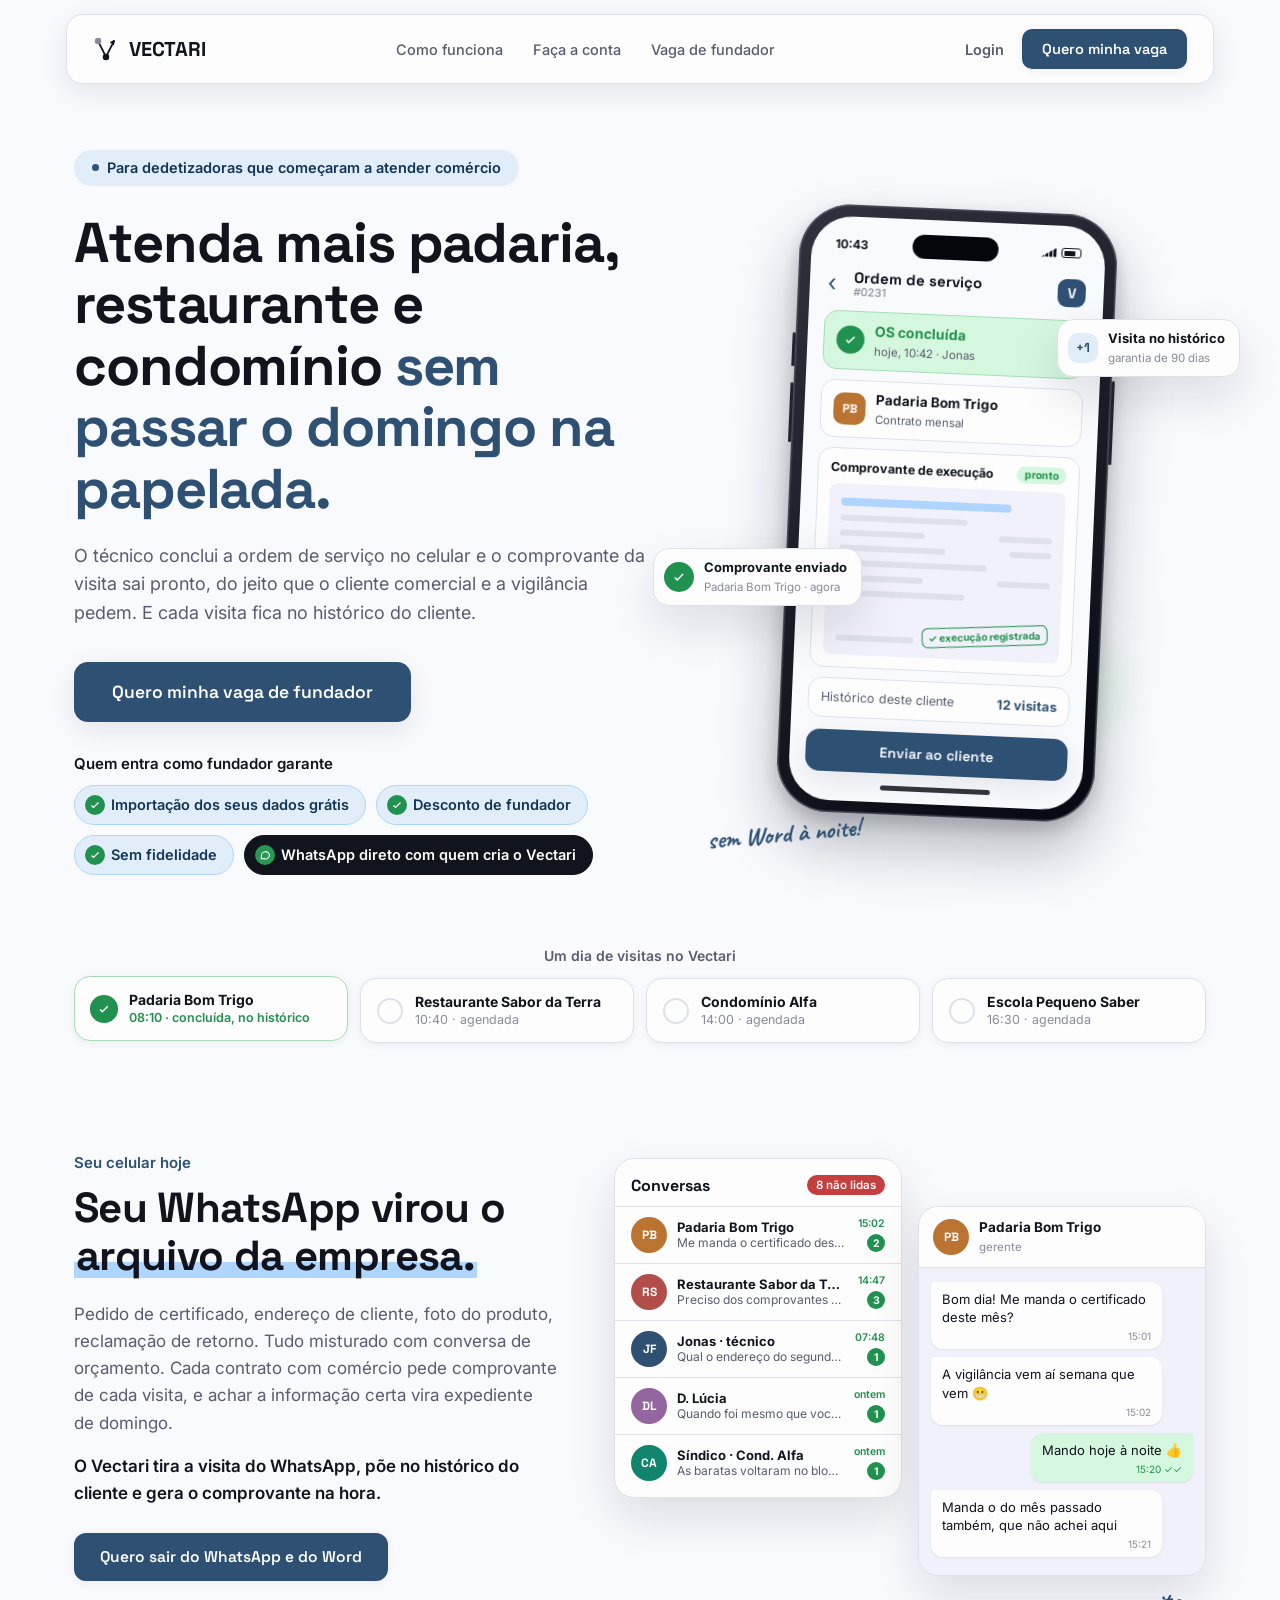
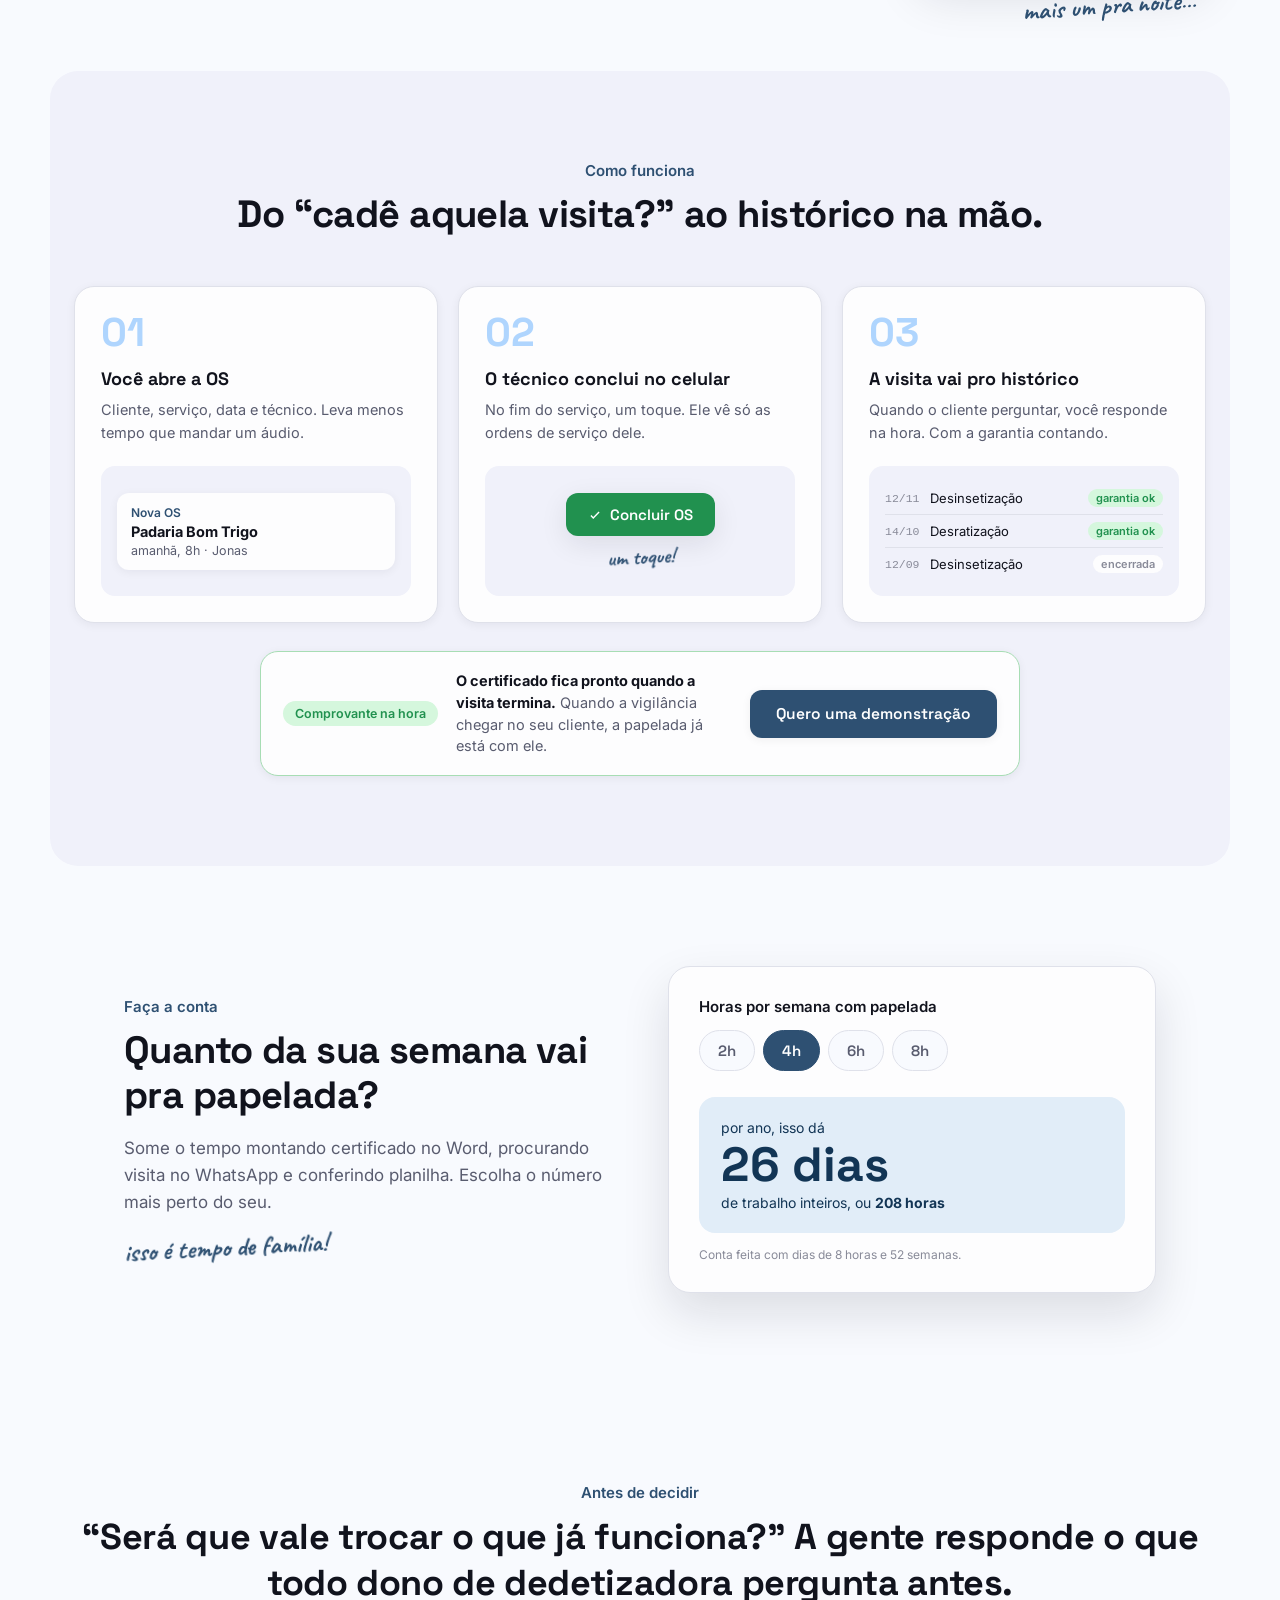
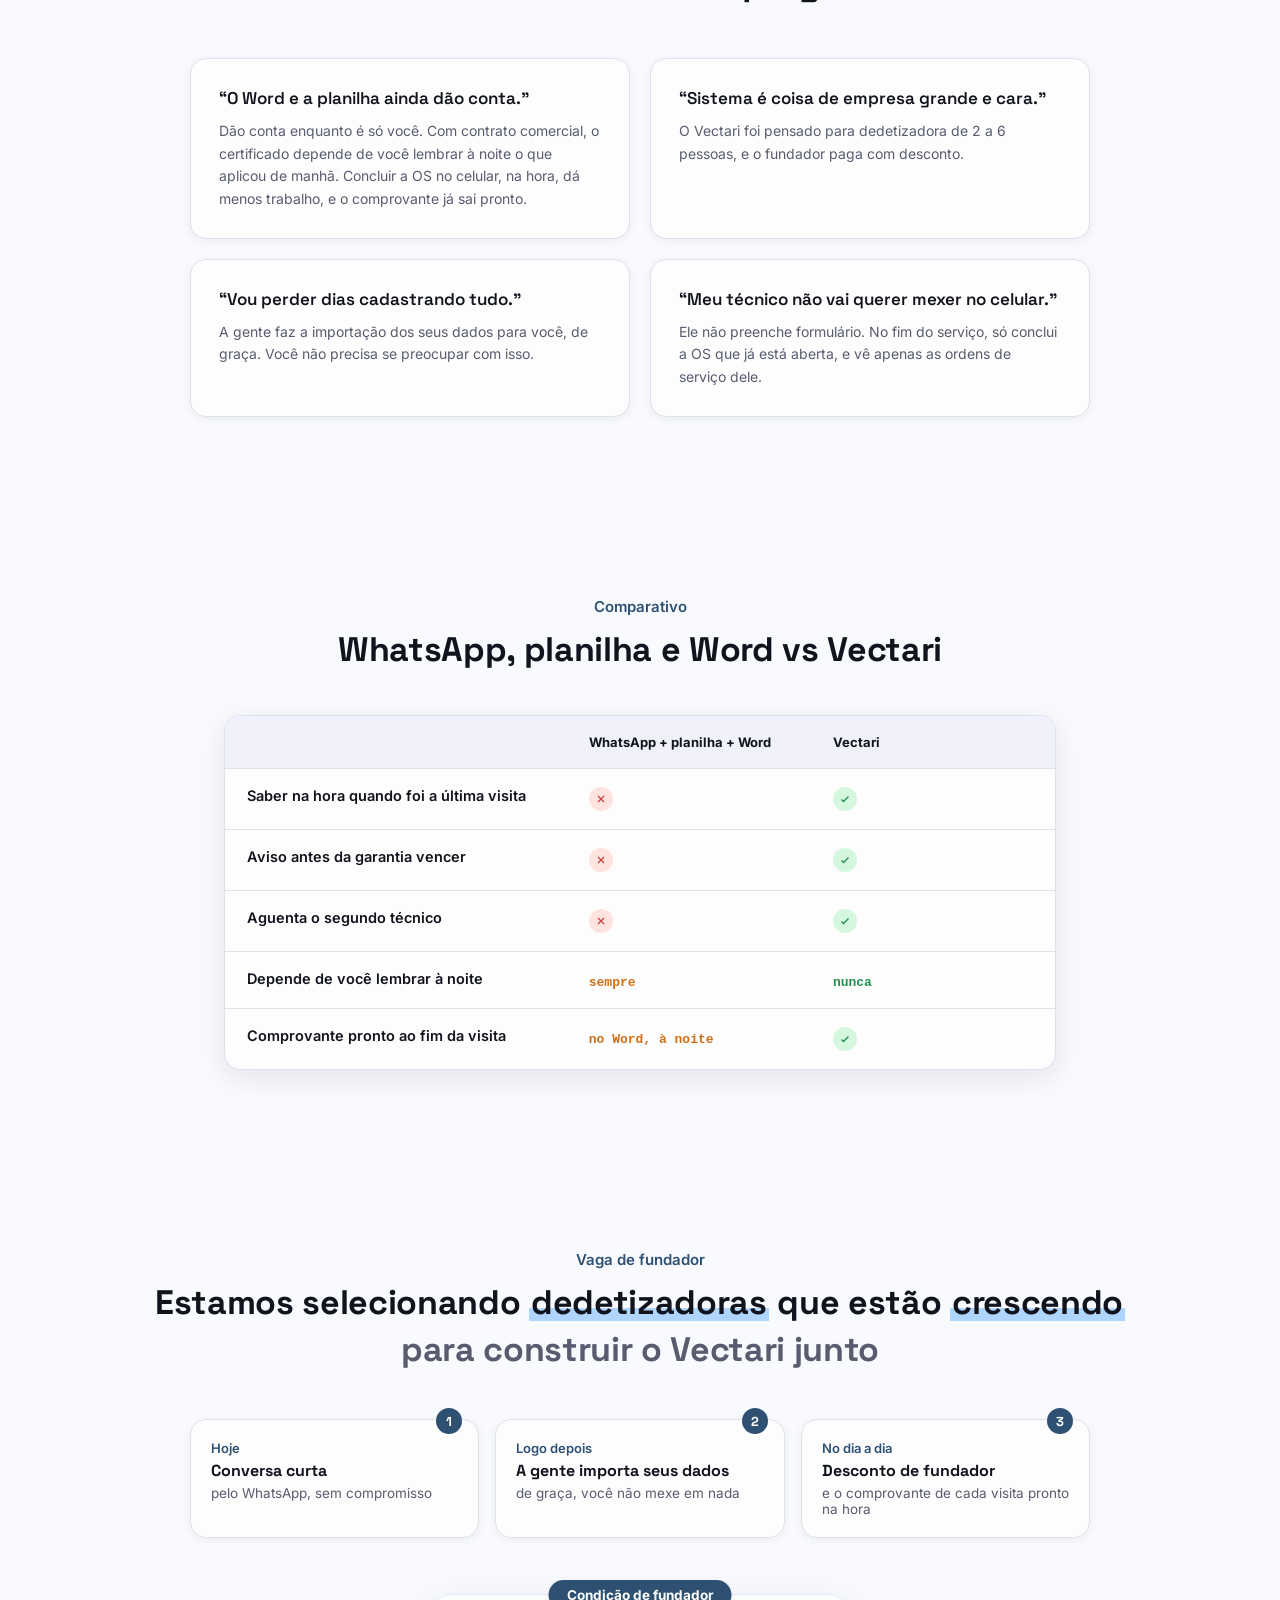
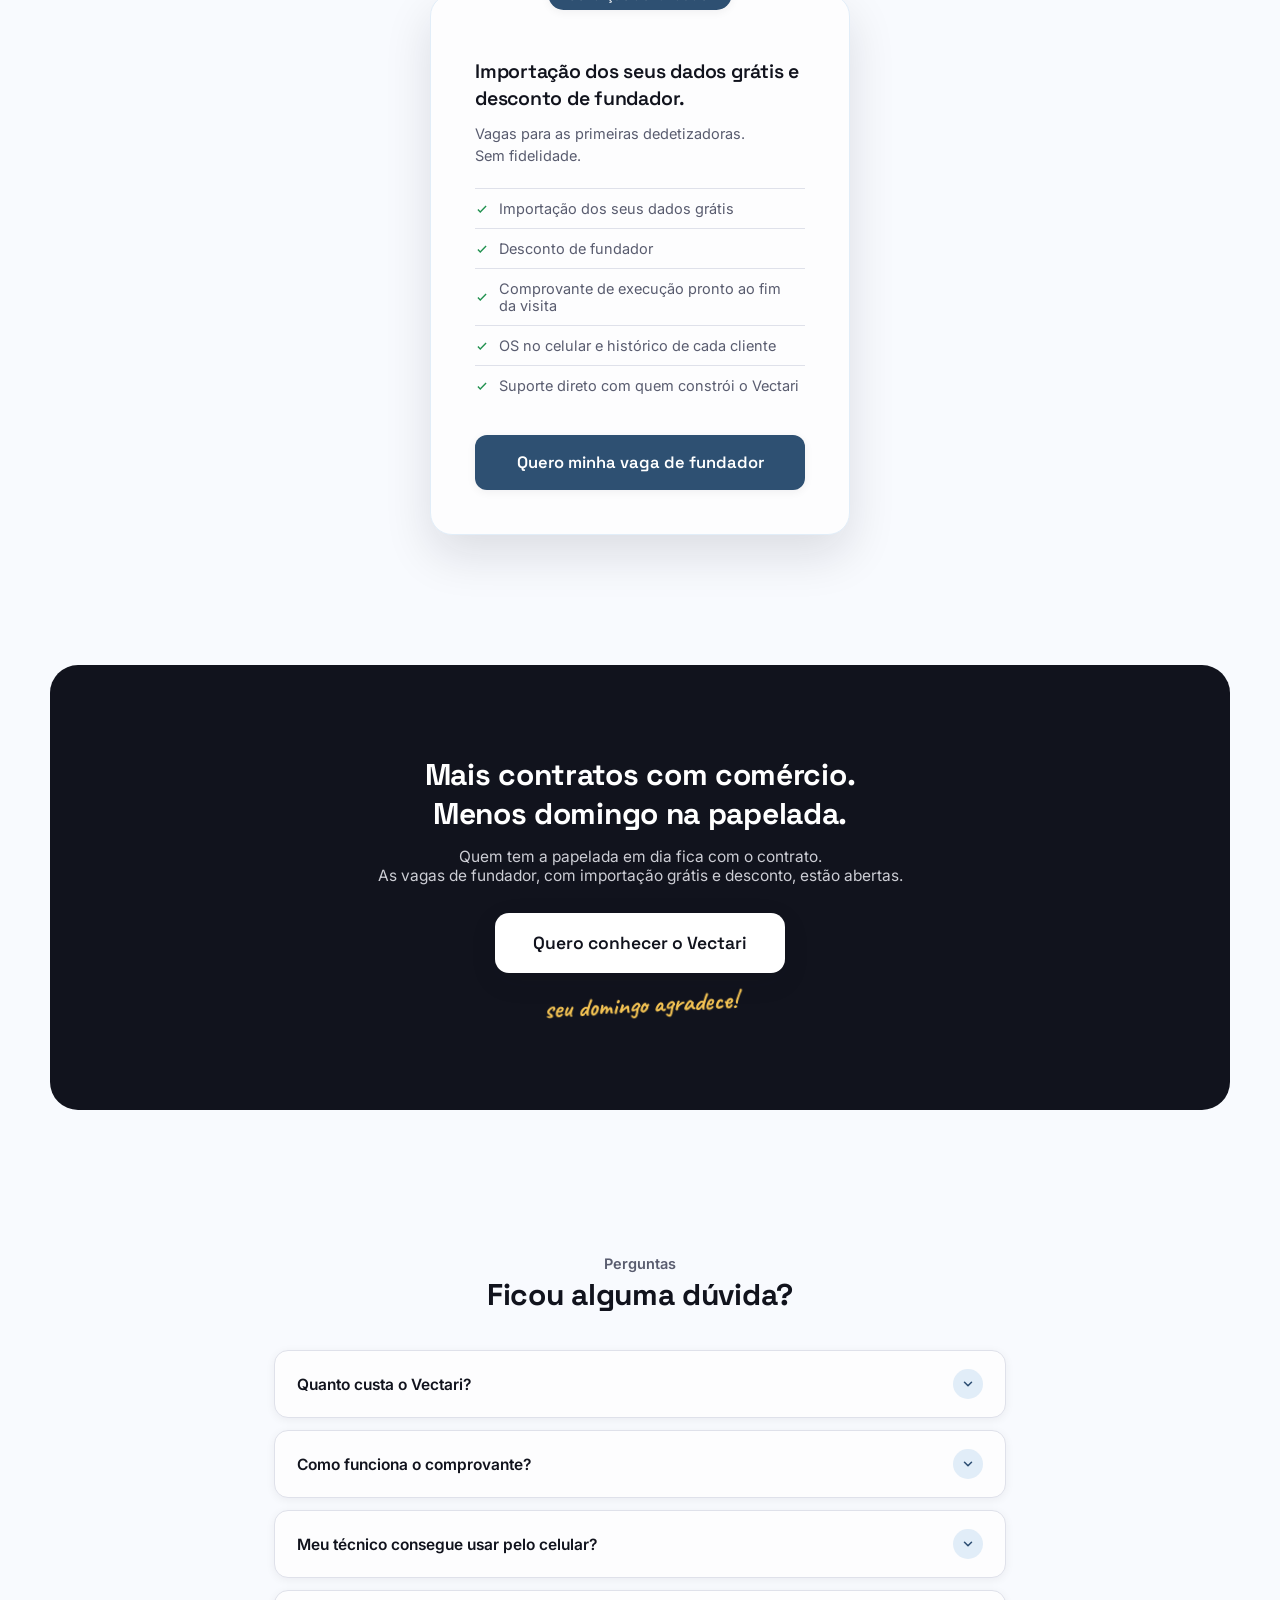
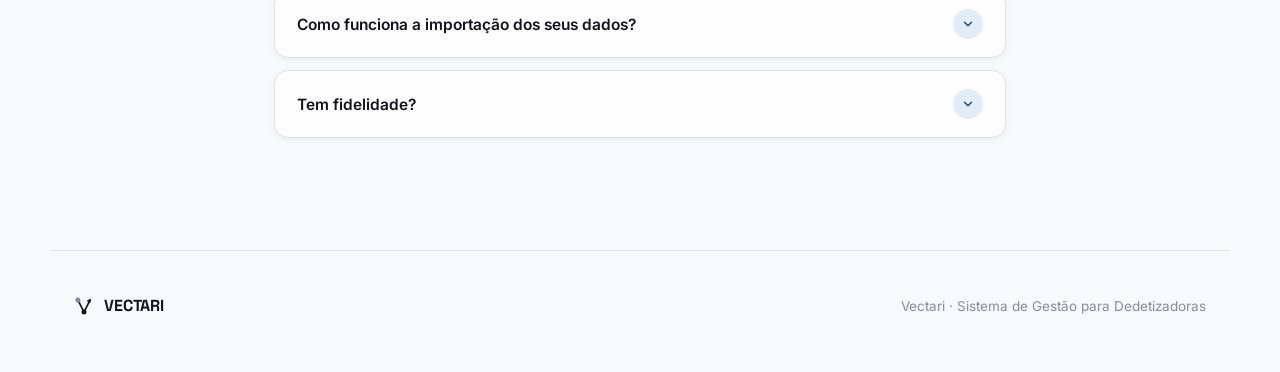
==== index.html @ 44544955 "fix: update URLs to point to the main domain and adjust sitemap" ====
<!doctype html>
<html lang="pt-BR">
  <head>
    <meta charset="UTF-8" />
    <meta name="viewport" content="width=device-width, initial-scale=1.0" />
    <!-- Google Tag Manager -->
    <script>
      (function (w, d, s, l, i) {
        w[l] = w[l] || [];
        w[l].push({ "gtm.start": new Date().getTime(), event: "gtm.js" });
        var f = d.getElementsByTagName(s)[0],
          j = d.createElement(s),
          dl = l != "dataLayer" ? "&l=" + l : "";
        j.async = true;
        j.src = "https://www.googletagmanager.com/gtm.js?id=" + i + dl;
        f.parentNode.insertBefore(j, f);
      })(window, document, "script", "dataLayer", "GTM-P5W9NHG8");
    </script>
    <!-- End Google Tag Manager -->
    <title>Vectari | Sistema de gestão para dedetizadora</title>
    <meta
      name="description"
      content="Sistema de gestão para dedetizadora que começou a atender comércio: cada ordem de serviço concluída no celular vira histórico do cliente, com garantias e retornos no lugar certo."
    />
    <link rel="canonical" href="https://vectari.com.br/" />
    <link rel="icon" href="favicon.svg" type="image/svg+xml" />
    <meta property="og:type" content="website" />
    <meta property="og:locale" content="pt_BR" />
    <meta property="og:url" content="https://vectari.com.br/" />
    <meta
      property="og:title"
      content="Vectari | Sistema de gestão para dedetizadora"
    />
    <meta
      property="og:description"
      content="Fechou contrato com padaria, restaurante ou condomínio? Organize visitas, garantias e histórico de cada cliente sem procurar no WhatsApp."
    />
    <meta
      property="og:image"
      content="https://vectari.com.br/og-image.png"
    />
    <meta property="og:image:width" content="1200" />
    <meta property="og:image:height" content="630" />
    <meta name="twitter:card" content="summary_large_image" />
    <meta
      name="twitter:title"
      content="Vectari | Sistema de gestão para dedetizadora"
    />
    <meta
      name="twitter:description"
      content="Fechou contrato com padaria, restaurante ou condomínio? Organize visitas, garantias e histórico de cada cliente sem procurar no WhatsApp."
    />
    <meta
      name="twitter:image"
      content="https://vectari.com.br/og-image.png"
    />
    <meta name="robots" content="index, follow" />
    <link rel="preconnect" href="https://fonts.googleapis.com" />
    <link rel="preconnect" href="https://fonts.gstatic.com" crossorigin />
    <link
      rel="preload"
      as="style"
      href="https://fonts.googleapis.com/css2?family=Space+Grotesk:wght@600;700&amp;family=Inter:wght@400;500;600;700&amp;family=Caveat:wght@700&amp;display=swap"
    />
    <link
      rel="stylesheet"
      href="https://fonts.googleapis.com/css2?family=Space+Grotesk:wght@600;700&amp;family=Inter:wght@400;500;600;700&amp;family=Caveat:wght@700&amp;display=swap"
      media="print"
      onload="this.media = 'all'"
    />
    <noscript
      ><link
        rel="stylesheet"
        href="https://fonts.googleapis.com/css2?family=Space+Grotesk:wght@600;700&amp;family=Inter:wght@400;500;600;700&amp;family=Caveat:wght@700&amp;display=swap"
    /></noscript>
    <script>
      document.documentElement.classList.add("js");
    </script>
    <link rel="stylesheet" href="styles.css" />
    <script type="application/ld+json">
      {
        "@context": "https://schema.org",
        "@type": "SoftwareApplication",
        "name": "Vectari",
        "applicationCategory": "BusinessApplication",
        "operatingSystem": "Web",
        "description": "Sistema de gestão para dedetizadoras: clientes, ordens de serviço concluídas no celular, histórico, garantias e retornos."
      }
    </script>
  </head>
  <body>
    <!-- Google Tag Manager (noscript) -->
    <noscript
      ><iframe
        src="https://www.googletagmanager.com/ns.html?id=GTM-P5W9NHG8"
        height="0"
        width="0"
        style="display: none; visibility: hidden"
      ></iframe
    ></noscript>
    <!-- End Google Tag Manager (noscript) -->
    <div class="site-header-wrap">
      <header class="site-header">
        <div class="logo">
          <svg width="26" height="26" viewBox="0 0 72 72">
            <g
              stroke="var(--ink)"
              stroke-width="5"
              fill="none"
              stroke-linecap="round"
            >
              <line x1="14" y1="14" x2="36" y2="58" />
              <line x1="36" y1="58" x2="58" y2="14" />
            </g>
            <path
              d="M50 18 L58 14 L56 23"
              stroke="var(--ink)"
              stroke-width="5"
              fill="none"
              stroke-linecap="round"
              stroke-linejoin="round"
            />
            <circle cx="14" cy="14" r="9" fill="var(--ink-faint)" />
            <circle cx="36" cy="58" r="9" fill="var(--ink)" />
          </svg>
          VECTARI
        </div>
        <nav class="nav-links">
          <a href="#como-funciona">Como funciona</a>
          <a href="#conta">Faça a conta</a>
          <a href="#planos">Vaga de fundador</a>
        </nav>
        <div class="nav-cta">
          <a
            href="https://app.vectari.com.br/"
            class="link-quiet"
            target="_blank"
            rel="noopener"
            >Login</a
          >
          <button onclick="ctaClick()" class="cta-btn">Quero minha vaga</button>
        </div>
      </header>
    </div>

    <main>
      <section class="hero">
        <div class="hero-copy">
          <div class="eyebrow">
            <span class="eyebrow-dot"></span>Para dedetizadoras que começaram a
            atender comércio
          </div>
          <h1>
            Atenda mais padaria, restaurante e condomínio
            <span>sem passar o domingo na papelada.</span>
          </h1>
          <p class="subhead">
            O técnico conclui a ordem de serviço no celular e o comprovante da
            visita sai pronto, do jeito que o cliente comercial e a vigilância
            pedem. E cada visita fica no histórico do cliente.
          </p>
          <div class="hero-cta">
            <button onclick="ctaClick()" class="cta-btn large">
              Quero minha vaga de fundador
            </button>
          </div>
          <div class="founder-perks">
            <p class="founder-perks-label">Quem entra como fundador garante</p>
            <div class="trust-list perks">
              <span
                ><svg
                  width="14"
                  height="14"
                  viewBox="0 0 24 24"
                  fill="none"
                  stroke="currentColor"
                  stroke-width="2.4"
                  aria-hidden="true"
                >
                  <path d="M5 13l4 4L19 7" /></svg
                >Importação dos seus dados grátis</span
              >
              <span
                ><svg
                  width="14"
                  height="14"
                  viewBox="0 0 24 24"
                  fill="none"
                  stroke="currentColor"
                  stroke-width="2.4"
                  aria-hidden="true"
                >
                  <path d="M5 13l4 4L19 7" /></svg
                >Desconto de fundador</span
              >
              <span
                ><svg
                  width="14"
                  height="14"
                  viewBox="0 0 24 24"
                  fill="none"
                  stroke="currentColor"
                  stroke-width="2.4"
                  aria-hidden="true"
                >
                  <path d="M5 13l4 4L19 7" /></svg
                >Sem fidelidade</span
              >
              <span class="perk-star"
                ><svg
                  width="14"
                  height="14"
                  viewBox="0 0 24 24"
                  fill="none"
                  stroke="currentColor"
                  stroke-width="2.2"
                  stroke-linecap="round"
                  stroke-linejoin="round"
                  aria-hidden="true"
                >
                  <path
                    d="M21 12a8 8 0 0 1-11.6 7.1L4 20l1-5A8 8 0 1 1 21 12z"
                  /></svg
                >WhatsApp direto com quem cria o Vectari</span
              >
            </div>
          </div>
        </div>

        <div class="hero-stage" aria-hidden="true">
          <div class="stage-glow"></div>

          <div class="float-card fc-sent">
            <span class="fc-ico"
              ><svg
                width="14"
                height="14"
                viewBox="0 0 24 24"
                fill="none"
                stroke="currentColor"
                stroke-width="2.6"
                aria-hidden="true"
              >
                <path d="M5 13l4 4L19 7" /></svg
            ></span>
            <span
              ><b>Comprovante enviado</b
              ><small>Padaria Bom Trigo · agora</small></span
            >
          </div>
          <div class="float-card fc-hist">
            <span class="fc-num">+1</span>
            <span
              ><b>Visita no histórico</b
              ><small>garantia de 90 dias</small></span
            >
          </div>
          <span class="hand-note note-b">sem Word à noite!</span>

          <div class="phone">
            <span class="phone-btn b1"></span><span class="phone-btn b2"></span
            ><span class="phone-btn b3"></span>
            <div class="phone-screen">
              <div class="status-bar">
                <span>10:43</span>
                <span class="island"></span>
                <span class="sb-icons"
                  ><i class="sig"></i><i class="bat"></i
                ></span>
              </div>
              <div class="app-bar">
                <span class="app-back">‹</span>
                <span class="app-title"
                  >Ordem de serviço<small>#0231</small></span
                >
                <span class="app-logo">V</span>
              </div>
              <div class="os-done">
                <span class="os-check"
                  ><svg
                    width="14"
                    height="14"
                    viewBox="0 0 24 24"
                    fill="none"
                    stroke="currentColor"
                    stroke-width="2.6"
                    aria-hidden="true"
                  >
                    <path d="M5 13l4 4L19 7" /></svg
                ></span>
                <span
                  ><b>OS concluída</b><small>hoje, 10:42 · Jonas</small></span
                >
              </div>
              <div class="os-client">
                <span class="os-av">PB</span>
                <span
                  ><strong>Padaria Bom Trigo</strong
                  ><span>Contrato mensal</span></span
                >
              </div>
              <div class="doc">
                <div class="doc-head">
                  <span class="doc-title">Comprovante de execução</span>
                  <span class="doc-ok">pronto</span>
                </div>
                <div class="doc-paper">
                  <span class="dl w80"></span><span class="dl w60"></span>
                  <span class="dl-row"
                    ><span class="dl w40"></span><span class="dl w25"></span
                  ></span>
                  <span class="dl-row"
                    ><span class="dl w50"></span><span class="dl w20"></span
                  ></span>
                  <span class="dl w70"></span>
                  <span class="dl-row"
                    ><span class="dl w40"></span><span class="dl w25"></span
                  ></span>
                  <span class="dl w60"></span>
                  <span class="doc-foot"
                    ><span class="dl w40"></span
                    ><span class="doc-stamp">✓ execução registrada</span></span
                  >
                </div>
              </div>
              <div class="os-hist">
                <span>Histórico deste cliente</span>
                <b>12 visitas</b>
              </div>
              <div class="os-send">Enviar ao cliente</div>
              <span class="home-bar"></span>
            </div>
          </div>
        </div>
      </section>

      <div class="day-band" aria-hidden="true">
        <p class="day-cap">Um dia de visitas no Vectari</p>
        <div class="day-visits">
          <div class="day-visit" style="--i: 0">
            <span class="dv-dot"
              ><svg
                width="12"
                height="12"
                viewBox="0 0 24 24"
                fill="none"
                stroke="currentColor"
                stroke-width="3"
                aria-hidden="true"
              >
                <path d="M5 13l4 4L19 7" /></svg
            ></span>
            <span class="dv-txt"
              ><b>Padaria Bom Trigo</b
              ><span class="dv-st"
                ><span class="dv-wait">08:10 · agendada</span
                ><span class="dv-done"
                  >08:10 · concluída, no histórico</span
                ></span
              ></span
            >
          </div>
          <div class="day-visit" style="--i: 1">
            <span class="dv-dot"
              ><svg
                width="12"
                height="12"
                viewBox="0 0 24 24"
                fill="none"
                stroke="currentColor"
                stroke-width="3"
                aria-hidden="true"
              >
                <path d="M5 13l4 4L19 7" /></svg
            ></span>
            <span class="dv-txt"
              ><b>Restaurante Sabor da Terra</b
              ><span class="dv-st"
                ><span class="dv-wait">10:40 · agendada</span
                ><span class="dv-done"
                  >10:40 · concluída, no histórico</span
                ></span
              ></span
            >
          </div>
          <div class="day-visit" style="--i: 2">
            <span class="dv-dot"
              ><svg
                width="12"
                height="12"
                viewBox="0 0 24 24"
                fill="none"
                stroke="currentColor"
                stroke-width="3"
                aria-hidden="true"
              >
                <path d="M5 13l4 4L19 7" /></svg
            ></span>
            <span class="dv-txt"
              ><b>Condomínio Alfa</b
              ><span class="dv-st"
                ><span class="dv-wait">14:00 · agendada</span
                ><span class="dv-done"
                  >14:00 · concluída, no histórico</span
                ></span
              ></span
            >
          </div>
          <div class="day-visit" style="--i: 3">
            <span class="dv-dot"
              ><svg
                width="12"
                height="12"
                viewBox="0 0 24 24"
                fill="none"
                stroke="currentColor"
                stroke-width="3"
                aria-hidden="true"
              >
                <path d="M5 13l4 4L19 7" /></svg
            ></span>
            <span class="dv-txt"
              ><b>Escola Pequeno Saber</b
              ><span class="dv-st"
                ><span class="dv-wait">16:30 · agendada</span
                ><span class="dv-done"
                  >16:30 · concluída, no histórico</span
                ></span
              ></span
            >
          </div>
        </div>
      </div>

      <section class="chat-sec" data-reveal>
        <div class="chat-copy">
          <p class="kicker">Seu celular hoje</p>
          <h2>
            Seu WhatsApp virou o <mark class="hl">arquivo da empresa.</mark>
          </h2>
          <p class="lead">
            Pedido de certificado, endereço de cliente, foto do produto,
            reclamação de retorno. Tudo misturado com conversa de orçamento.
            Cada contrato com comércio pede comprovante de cada visita, e achar
            a informação certa vira expediente de domingo.
          </p>
          <p class="lead strong">
            O Vectari tira a visita do WhatsApp, põe no histórico do cliente e
            gera o comprovante na hora.
          </p>
          <button onclick="ctaClick()" class="cta-btn">
            Quero sair do WhatsApp e do Word
          </button>
        </div>

        <div class="chat-stage" aria-hidden="true">
          <div class="chat-list">
            <div class="chat-list-head">Conversas <span>8 não lidas</span></div>
            <ul data-stagger>
              <li class="conv">
                <span class="conv-av c1">PB</span>
                <span class="conv-txt"
                  ><b>Padaria Bom Trigo</b
                  ><span>Me manda o certificado deste mês?</span></span
                >
                <span class="conv-meta"><time>15:02</time><em>2</em></span>
              </li>
              <li class="conv">
                <span class="conv-av c2">RS</span>
                <span class="conv-txt"
                  ><b>Restaurante Sabor da Terra</b
                  ><span
                    >Preciso dos comprovantes do semestre até sexta</span
                  ></span
                >
                <span class="conv-meta"><time>14:47</time><em>3</em></span>
              </li>
              <li class="conv">
                <span class="conv-av c3">JF</span>
                <span class="conv-txt"
                  ><b>Jonas · técnico</b
                  ><span>Qual o endereço do segundo cliente?</span></span
                >
                <span class="conv-meta"><time>07:48</time><em>1</em></span>
              </li>
              <li class="conv">
                <span class="conv-av c4">DL</span>
                <span class="conv-txt"
                  ><b>D. Lúcia</b
                  ><span>Quando foi mesmo que vocês vieram aqui?</span></span
                >
                <span class="conv-meta"><time>ontem</time><em>1</em></span>
              </li>
              <li class="conv">
                <span class="conv-av c5">CA</span>
                <span class="conv-txt"
                  ><b>Síndico · Cond. Alfa</b
                  ><span>As baratas voltaram no bloco B</span></span
                >
                <span class="conv-meta"><time>ontem</time><em>1</em></span>
              </li>
            </ul>
          </div>
          <div class="chat-open">
            <div class="chat-open-head">
              <span class="conv-av c1">PB</span>
              <span><b>Padaria Bom Trigo</b><small>gerente</small></span>
            </div>
            <div class="chat-body" data-stagger>
              <div class="msg in">
                Bom dia! Me manda o certificado deste mês?<time>15:01</time>
              </div>
              <div class="msg in">
                A vigilância vem aí semana que vem 😬<time>15:02</time>
              </div>
              <div class="msg out">
                Mando hoje à noite 👍<time>15:20 ✓✓</time>
              </div>
              <div class="msg in">
                Manda o do mês passado também, que não achei aqui<time
                  >15:21</time
                >
              </div>
            </div>
          </div>
          <span class="hand chat-hand">mais um pra noite…</span>
        </div>
      </section>

      <section id="como-funciona" class="how" data-reveal>
        <p class="kicker center">Como funciona</p>
        <h2>Do “cadê aquela visita?” ao histórico na mão.</h2>
        <div class="steps" data-stagger>
          <div class="step">
            <span class="step-num">01</span>
            <h3>Você abre a OS</h3>
            <p>
              Cliente, serviço, data e técnico. Leva menos tempo que mandar um
              áudio.
            </p>
            <div class="scene">
              <div class="scene-card">
                <span class="scene-label">Nova OS</span>
                <strong>Padaria Bom Trigo</strong>
                <span class="scene-meta">amanhã, 8h · Jonas</span>
              </div>
            </div>
          </div>
          <div class="step">
            <span class="step-num">02</span>
            <h3>O técnico conclui no celular</h3>
            <p>
              No fim do serviço, um toque. Ele vê só as ordens de serviço dele.
            </p>
            <div class="scene">
              <div class="scene-btn">
                <svg
                  width="14"
                  height="14"
                  viewBox="0 0 24 24"
                  fill="none"
                  stroke="currentColor"
                  stroke-width="2.4"
                  aria-hidden="true"
                >
                  <path d="M5 13l4 4L19 7" /></svg
                >Concluir OS
              </div>
              <span class="hand small">um toque!</span>
            </div>
          </div>
          <div class="step">
            <span class="step-num">03</span>
            <h3>A visita vai pro histórico</h3>
            <p>
              Quando o cliente perguntar, você responde na hora. Com a garantia
              contando.
            </p>
            <div class="scene">
              <ul class="scene-list">
                <li><span>12/11</span>Desinsetização<em>garantia ok</em></li>
                <li><span>14/10</span>Desratização<em>garantia ok</em></li>
                <li>
                  <span>12/09</span>Desinsetização<em class="done"
                    >encerrada</em
                  >
                </li>
              </ul>
            </div>
          </div>
        </div>
        <div class="next-up">
          <span class="next-tag">Comprovante na hora</span>
          <p>
            <b>O certificado fica pronto quando a visita termina.</b>
            Quando a vigilância chegar no seu cliente, a papelada já está com
            ele.
          </p>
          <button onclick="ctaClick()" class="cta-btn">
            Quero uma demonstração
          </button>
        </div>
      </section>

      <section id="conta" class="calc" data-reveal>
        <div class="calc-copy">
          <p class="kicker">Faça a conta</p>
          <h2>Quanto da sua semana vai pra papelada?</h2>
          <p class="lead">
            Some o tempo montando certificado no Word, procurando visita no
            WhatsApp e conferindo planilha. Escolha o número mais perto do seu.
          </p>
          <span class="hand">isso é tempo de família!</span>
        </div>
        <div class="calc-box">
          <p class="calc-q" id="calc-q">Horas por semana com papelada</p>
          <div class="chips" role="group" aria-labelledby="calc-q">
            <button
              type="button"
              class="chip"
              data-horas="2"
              aria-pressed="false"
            >
              2h
            </button>
            <button
              type="button"
              class="chip"
              data-horas="4"
              aria-pressed="true"
            >
              4h
            </button>
            <button
              type="button"
              class="chip"
              data-horas="6"
              aria-pressed="false"
            >
              6h
            </button>
            <button
              type="button"
              class="chip"
              data-horas="8"
              aria-pressed="false"
            >
              8h
            </button>
          </div>
          <div class="calc-out" aria-live="polite">
            <span class="calc-small">por ano, isso dá</span>
            <strong id="calc-dias">26 dias</strong>
            <span class="calc-small"
              >de trabalho inteiros, ou <b id="calc-horas">208 horas</b></span
            >
          </div>
          <p class="calc-note">Conta feita com dias de 8 horas e 52 semanas.</p>
        </div>
      </section>

      <section id="duvidas" class="features" data-reveal>
        <p class="kicker center">Antes de decidir</p>
        <h2>
          “Será que vale trocar o que já funciona?” A gente responde o que todo
          dono de dedetizadora pergunta antes.
        </h2>
        <div class="feature-grid two" data-stagger>
          <div class="feature-card">
            <h3>“O Word e a planilha ainda dão conta.”</h3>
            <p>
              Dão conta enquanto é só você. Com contrato comercial, o
              certificado depende de você lembrar à noite o que aplicou de
              manhã. Concluir a OS no celular, na hora, dá menos trabalho, e o
              comprovante já sai pronto.
            </p>
          </div>
          <div class="feature-card">
            <h3>“Sistema é coisa de empresa grande e cara.”</h3>
            <p>
              O Vectari foi pensado para dedetizadora de 2 a 6 pessoas, e o
              fundador paga com desconto.
            </p>
          </div>
          <div class="feature-card">
            <h3>“Vou perder dias cadastrando tudo.”</h3>
            <p>
              A gente faz a importação dos seus dados para você, de graça. Você
              não precisa se preocupar com isso.
            </p>
          </div>
          <div class="feature-card">
            <h3>“Meu técnico não vai querer mexer no celular.”</h3>
            <p>
              Ele não preenche formulário. No fim do serviço, só conclui a OS
              que já está aberta, e vê apenas as ordens de serviço dele.
            </p>
          </div>
        </div>
      </section>

      <section id="comparativo" class="comparison" data-reveal>
        <p class="kicker center">Comparativo</p>
        <h2>WhatsApp, planilha e Word vs Vectari</h2>
        <div class="comp-table" data-stagger>
          <div class="comp-row head">
            <div class="comp-cell"></div>
            <div class="comp-cell">WhatsApp + planilha + Word</div>
            <div class="comp-cell">Vectari</div>
          </div>
          <div class="comp-row">
            <div class="comp-cell item-label">
              Saber na hora quando foi a última visita
            </div>
            <div class="comp-cell">
              <span class="status-circle bad"
                ><svg
                  width="12"
                  height="12"
                  viewBox="0 0 24 24"
                  fill="none"
                  stroke="currentColor"
                  stroke-width="2.4"
                >
                  <path d="M6 6l12 12M18 6L6 18" /></svg
              ></span>
            </div>
            <div class="comp-cell">
              <span class="status-circle good"
                ><svg
                  width="12"
                  height="12"
                  viewBox="0 0 24 24"
                  fill="none"
                  stroke="currentColor"
                  stroke-width="2.6"
                >
                  <path d="M5 13l4 4L19 7" /></svg
              ></span>
            </div>
          </div>
          <div class="comp-row">
            <div class="comp-cell item-label">
              Aviso antes da garantia vencer
            </div>
            <div class="comp-cell">
              <span class="status-circle bad"
                ><svg
                  width="12"
                  height="12"
                  viewBox="0 0 24 24"
                  fill="none"
                  stroke="currentColor"
                  stroke-width="2.4"
                >
                  <path d="M6 6l12 12M18 6L6 18" /></svg
              ></span>
            </div>
            <div class="comp-cell">
              <span class="status-circle good"
                ><svg
                  width="12"
                  height="12"
                  viewBox="0 0 24 24"
                  fill="none"
                  stroke="currentColor"
                  stroke-width="2.6"
                >
                  <path d="M5 13l4 4L19 7" /></svg
              ></span>
            </div>
          </div>
          <div class="comp-row">
            <div class="comp-cell item-label">Aguenta o segundo técnico</div>
            <div class="comp-cell">
              <span class="status-circle bad"
                ><svg
                  width="12"
                  height="12"
                  viewBox="0 0 24 24"
                  fill="none"
                  stroke="currentColor"
                  stroke-width="2.4"
                >
                  <path d="M6 6l12 12M18 6L6 18" /></svg
              ></span>
            </div>
            <div class="comp-cell">
              <span class="status-circle good"
                ><svg
                  width="12"
                  height="12"
                  viewBox="0 0 24 24"
                  fill="none"
                  stroke="currentColor"
                  stroke-width="2.6"
                >
                  <path d="M5 13l4 4L19 7" /></svg
              ></span>
            </div>
          </div>
          <div class="comp-row">
            <div class="comp-cell item-label">
              Depende de você lembrar à noite
            </div>
            <div class="comp-cell"><span class="always-tag">sempre</span></div>
            <div class="comp-cell"><span class="never-tag">nunca</span></div>
          </div>
          <div class="comp-row">
            <div class="comp-cell item-label">
              Comprovante pronto ao fim da visita
            </div>
            <div class="comp-cell">
              <span class="always-tag">no Word, à noite</span>
            </div>
            <div class="comp-cell">
              <span class="status-circle good"
                ><svg
                  width="12"
                  height="12"
                  viewBox="0 0 24 24"
                  fill="none"
                  stroke="currentColor"
                  stroke-width="2.6"
                >
                  <path d="M5 13l4 4L19 7" /></svg
              ></span>
            </div>
          </div>
        </div>
      </section>

      <section id="planos" class="pricing" data-reveal>
        <p class="kicker center">Vaga de fundador</p>
        <h2>
          <span class="h2-line"
            >Estamos selecionando <mark class="hl">dedetizadoras</mark> que
            estão <mark class="hl">crescendo</mark></span
          >
          <span class="h2-line">para construir o Vectari junto</span>
        </h2>
        <ol class="timeline" data-stagger>
          <li>
            <span class="tl-when">Hoje</span><b>Conversa curta</b
            ><span>pelo WhatsApp, sem compromisso</span>
          </li>
          <li>
            <span class="tl-when">Logo depois</span
            ><b>A gente importa seus dados</b
            ><span>de graça, você não mexe em nada</span>
          </li>
          <li>
            <span class="tl-when">No dia a dia</span><b>Desconto de fundador</b
            ><span>e o comprovante de cada visita pronto na hora</span>
          </li>
        </ol>
        <div class="price-card">
          <div class="price-badge">Condição de fundador</div>
          <p class="offer-headline">
            Importação dos seus dados grátis e desconto de fundador.
          </p>
          <p class="desc">
            Vagas para as primeiras dedetizadoras. Sem fidelidade.
          </p>
          <ul data-stagger>
            <li>
              <svg
                width="14"
                height="14"
                viewBox="0 0 24 24"
                fill="none"
                stroke="currentColor"
                stroke-width="2.4"
                aria-hidden="true"
              >
                <path d="M5 13l4 4L19 7" /></svg
              >Importação dos seus dados grátis
            </li>
            <li>
              <svg
                width="14"
                height="14"
                viewBox="0 0 24 24"
                fill="none"
                stroke="currentColor"
                stroke-width="2.4"
                aria-hidden="true"
              >
                <path d="M5 13l4 4L19 7" /></svg
              >Desconto de fundador
            </li>
            <li>
              <svg
                width="14"
                height="14"
                viewBox="0 0 24 24"
                fill="none"
                stroke="currentColor"
                stroke-width="2.4"
                aria-hidden="true"
              >
                <path d="M5 13l4 4L19 7" /></svg
              >Comprovante de execução pronto ao fim da visita
            </li>
            <li>
              <svg
                width="14"
                height="14"
                viewBox="0 0 24 24"
                fill="none"
                stroke="currentColor"
                stroke-width="2.4"
                aria-hidden="true"
              >
                <path d="M5 13l4 4L19 7" /></svg
              >OS no celular e histórico de cada cliente
            </li>
            <li>
              <svg
                width="14"
                height="14"
                viewBox="0 0 24 24"
                fill="none"
                stroke="currentColor"
                stroke-width="2.4"
                aria-hidden="true"
              >
                <path d="M5 13l4 4L19 7" /></svg
              >Suporte direto com quem constrói o Vectari
            </li>
          </ul>
          <button onclick="ctaClick()" class="cta-btn block">
            Quero minha vaga de fundador
          </button>
        </div>
      </section>

      <section class="final-cta" data-reveal>
        <h2>
          Mais contratos com comércio.<br />
          Menos domingo na papelada.
        </h2>
        <p>
          Quem tem a papelada em dia fica com o contrato.<br />
          As vagas de fundador, com importação grátis e desconto, estão abertas.
        </p>
        <button onclick="ctaClick()" class="cta-btn large on-dark">
          Quero conhecer o Vectari
        </button>
        <span class="hand on-dark">seu domingo agradece!</span>
      </section>

      <section class="faq" data-stagger>
        <p class="kicker center">Perguntas</p>
        <h2>Ficou alguma dúvida?</h2>
        <details>
          <summary>Quanto custa o Vectari?</summary>
          <p>
            Ainda não temos tabela pública. Quem entra agora paga com desconto
            de fundador, e o valor é passado na primeira conversa, de acordo com
            o tamanho da sua empresa.
          </p>
        </details>
        <details>
          <summary>Como funciona o comprovante?</summary>
          <p>
            Quando o técnico conclui a OS, o Vectari gera o comprovante da
            visita com os dados do serviço. Você manda para o cliente na hora,
            sem montar nada no Word.
          </p>
        </details>
        <details>
          <summary>Meu técnico consegue usar pelo celular?</summary>
          <p>
            Sim. Funciona pelo navegador do celular, sem instalar aplicativo, e
            o técnico vê só as ordens de serviço dele.
          </p>
        </details>
        <details>
          <summary>Como funciona a importação dos seus dados?</summary>
          <p>
            Você manda o que já usa hoje, planilha, lista ou cadastro de outro
            sistema, e a gente traz clientes e serviços para dentro do Vectari,
            junto com você. Para fundador, não tem custo.
          </p>
        </details>
        <details>
          <summary>Tem fidelidade?</summary>
          <p>Não. Você pode cancelar quando quiser.</p>
        </details>
      </section>
    </main>

    <footer class="site-footer">
      <div class="logo">
        <svg width="20" height="20" viewBox="0 0 72 72">
          <g
            stroke="var(--ink)"
            stroke-width="6"
            fill="none"
            stroke-linecap="round"
          >
            <line x1="14" y1="14" x2="36" y2="58" />
            <line x1="36" y1="58" x2="58" y2="14" />
          </g>
          <path
            d="M50 18 L58 14 L56 23"
            stroke="var(--ink)"
            stroke-width="6"
            fill="none"
            stroke-linecap="round"
            stroke-linejoin="round"
          />
          <circle cx="14" cy="14" r="9" fill="var(--ink-faint)" />
          <circle cx="36" cy="58" r="9" fill="var(--ink)" />
        </svg>
        VECTARI
      </div>
      <p>Vectari · Sistema de Gestão para Dedetizadoras</p>
    </footer>

    <!-- Modal de captura de ICP — exibido antes de abrir o WhatsApp (ver script.js) -->
    <div class="modal-overlay" id="lead-modal" hidden>
      <div
        class="modal-card"
        role="dialog"
        aria-modal="true"
        aria-labelledby="lead-modal-title"
      >
        <button
          type="button"
          class="modal-close"
          id="lead-modal-close"
          aria-label="Fechar"
        >
          <svg
            width="18"
            height="18"
            viewBox="0 0 24 24"
            fill="none"
            stroke="currentColor"
            stroke-width="2.2"
            stroke-linecap="round"
          >
            <path d="M6 6l12 12M18 6L6 18" />
          </svg>
        </button>
        <span class="section-label">ACESSO ANTECIPADO</span>
        <h2 id="lead-modal-title">
          Antes da conversa, conta rapidinho como está a sua dedetizadora
        </h2>
        <p class="modal-sub">
          Leva 20 segundos. Aí a conversa no WhatsApp já começa pelos seus
          contratos.
        </p>

        <form id="lead-form" novalidate>
          <div class="modal-fields">
            <div class="field">
              <label for="lead-nome">Seu nome</label>
              <input
                type="text"
                id="lead-nome"
                name="nome"
                autocomplete="name"
                placeholder="Como podemos te chamar?"
              />
            </div>

            <div class="field">
              <label for="lead-cidade">Cidade / região</label>
              <input
                type="text"
                id="lead-cidade"
                name="cidade"
                autocomplete="address-level2"
                placeholder="Ex.: João Pessoa"
              />
            </div>

            <div class="field">
              <label for="lead-clientes"
                >Quantos contratos mensais com comércio você tem hoje?</label
              >
              <select id="lead-clientes" name="clientes">
                <option value="">Selecione…</option>
                <option value="Nenhum ainda">Nenhum ainda</option>
                <option value="1 a 3">1 a 3</option>
                <option value="4 a 10">4 a 10</option>
                <option value="Mais de 10">Mais de 10</option>
              </select>
            </div>

            <div class="field">
              <label for="lead-equipe"
                >Quantas pessoas trabalham na empresa (incluindo você)?</label
              >
              <select id="lead-equipe" name="equipe">
                <option value="">Selecione…</option>
                <option value="Só eu">Só eu</option>
                <option value="2 a 3">2 a 3</option>
                <option value="4 a 6">4 a 6</option>
                <option value="7 ou mais">7 ou mais</option>
              </select>
            </div>

            <div class="field">
              <label for="lead-organizacao"
                >Onde ficam hoje os certificados e o histórico das
                visitas?</label
              >
              <select id="lead-organizacao" name="organizacao">
                <option value="">Selecione…</option>
                <option value="WhatsApp, planilha e Word">
                  WhatsApp, planilha e Word
                </option>
                <option value="Papel">Papel</option>
                <option value="Outro sistema">Outro sistema</option>
                <option value="Nada fixo">Nada fixo</option>
              </select>
            </div>

            <div class="field" id="campo-sistema" hidden>
              <label for="lead-sistema">Qual sistema você usa hoje?</label>
              <input
                type="text"
                id="lead-sistema"
                name="sistema"
                autocomplete="off"
                placeholder="Ex.: nome do sistema"
              />
            </div>
          </div>

          <p class="form-error" id="lead-erro" role="alert" hidden></p>
          <button type="submit" class="cta-btn block">
            Continuar no WhatsApp
          </button>
          <p class="modal-foot">
            Seus dados vão direto na mensagem do WhatsApp. Não guardamos nada
            aqui.
          </p>
        </form>
      </div>
    </div>

    <script src="script.js" defer></script>
  </body>
</html>
---- styles.css ----
:root {
  --bg: oklch(98.4% 0.006 275);
  --bg-alt: oklch(96% 0.012 280);
  --surface: oklch(99.4% 0.002 275);
  --ink: oklch(19% 0.02 275);
  --ink-dim: oklch(48% 0.03 278);
  --ink-faint: oklch(64% 0.02 278);
  --border: oklch(91% 0.012 275);
  --primary: oklch(42% 0.07 250);
  --primary-dark: oklch(32% 0.07 250);
  --primary-light: oklch(58% 0.06 250);
  --primary-soft: oklch(94% 0.02 250);
  --highlight: oklch(86% 0.07 250);
  --good: oklch(58% 0.14 152);
  --good-bg: oklch(94.5% 0.05 152);
  --warn: oklch(64% 0.15 55);
  --warn-bg: oklch(94.5% 0.05 60);
  --danger: oklch(56% 0.17 25);
  --danger-bg: oklch(94.5% 0.04 25);
  --shadow-sm: 0 2px 10px oklch(19% 0.02 275 / 0.06);
  --shadow-md: 0 8px 28px oklch(19% 0.02 275 / 0.09);
  --shadow-lg: 0 20px 48px oklch(19% 0.02 275 / 0.12);
  --font-display: 'Space Grotesk', sans-serif;
  --font-body: 'Inter', -apple-system, sans-serif;
  --font-mono: ui-monospace, 'SF Mono', Menlo, Consolas, monospace;
  --font-hand: 'Caveat', 'Marker Felt', cursive;
  --accent: oklch(84% 0.14 85);
  --accent-ink: oklch(30% 0.06 70);
}

* { box-sizing: border-box; }

body {
  margin: 0;
  background: var(--bg);
  color: var(--ink);
  font-family: var(--font-body);
  -webkit-font-smoothing: antialiased;
  text-wrap: pretty;
  overflow-x: clip;
}

a { color: var(--primary); text-decoration: none; }
a:hover { color: var(--primary-dark); }
button { font: inherit; }
details summary::-webkit-details-marker { display: none; }

@media (prefers-reduced-motion: reduce) {
  * { transition: none !important; }
}

/* Aparecer no scroll — só esconde quando há JS (classe .js no <html>) */
.js [data-reveal] {
  opacity: 0;
  transform: translateY(22px);
  transition: opacity .7s cubic-bezier(.2,.7,.3,1), transform .7s cubic-bezier(.2,.7,.3,1);
}
.js [data-reveal].in { opacity: 1; transform: none; }

/* Filhos de [data-stagger] entram um depois do outro (--d vem do script) */
.js [data-stagger] > * {
  opacity: 0;
  transform: translateY(16px);
  transition: opacity .55s cubic-bezier(.2,.7,.3,1), transform .55s cubic-bezier(.2,.7,.3,1);
  transition-delay: calc(var(--d, 0) * 90ms);
}
.js [data-stagger].in > * { opacity: 1; transform: none; }
/* Na conversa, as mensagens chegam mais devagar, como num chat */
.js .chat-body[data-stagger] > * { transition-delay: calc(var(--d, 0) * 380ms + 200ms); transform: translateY(10px) scale(.97); }
.js .chat-body[data-stagger].in > * { transform: none; }

/* Entrada do hero ao carregar (o título não anima, para não atrasar o LCP) */
@keyframes rise { from { opacity: 0; transform: translateY(18px); } to { opacity: 1; transform: none; } }
@keyframes phone-in { from { opacity: 0; transform: translateY(30px) rotate(6deg); } to { opacity: 1; transform: rotate(2.5deg); } }
@keyframes pop { from { opacity: 0; transform: scale(.8) rotate(-8deg); } to { opacity: 1; } }
.js .hero-cta, .js .founder-perks { animation: rise .7s cubic-bezier(.2,.7,.3,1) both; }
.js .hero-cta { animation-delay: .1s; }
.js .founder-perks { animation-delay: .2s; }
.js .phone { animation: phone-in .9s cubic-bezier(.2,.7,.3,1) .15s both; }
.js .hand-note { animation: pop .5s cubic-bezier(.3,1.5,.5,1) both; }
.js .note-b { animation-delay: 1.4s; }

@media (prefers-reduced-motion: reduce) {
  .js [data-reveal], .js [data-stagger] > * { opacity: 1; transform: none; transition: none; }
  .js .hero-cta, .js .founder-perks, .js .phone, .js .hand-note, .js .float-card { animation: none; }
}

/* Buttons */
.cta-btn {
  font-family: var(--font-display);
  font-weight: 600;
  background: var(--primary);
  color: white;
  border: none;
  border-radius: 10px;
  cursor: pointer;
  box-shadow: var(--shadow-sm);
  font-size: 15.5px;
  padding: 14px 26px;
  border-radius: 12px;
  transition: transform .18s ease, box-shadow .18s ease, background .18s ease, color .18s ease;
}
.cta-btn:hover { background: var(--primary-dark); transform: translateY(-2px); box-shadow: var(--shadow-md); }
.cta-btn.large { font-size: 17.5px; padding: 19px 38px; border-radius: 14px; box-shadow: var(--shadow-md); }
.cta-btn.large:hover { box-shadow: var(--shadow-lg); }
.cta-btn.block { width: 100%; text-align: center; font-size: 16.5px; padding: 17px 24px; }
.cta-btn.on-dark { background: white; color: var(--ink); box-shadow: var(--shadow-md); }
.cta-btn.on-dark:hover { background: var(--accent); color: var(--accent-ink); transform: translateY(-3px); box-shadow: 0 14px 34px oklch(84% 0.14 85 / .35); }
.cta-btn.on-dark:focus-visible { outline: 3px solid var(--accent); outline-offset: 3px; }

.link-quiet { font-size: 14.5px; font-weight: 600; color: var(--ink-dim); }

/* Header */
.site-header-wrap {
  position: sticky;
  top: 14px;
  left: 0;
  right: 0;
  z-index: 50;
  max-width: 1180px;
  margin: 0 auto;
  padding: 0 16px;
}
.site-header {
  display: flex;
  justify-content: space-between;
  align-items: center;
  padding: 14px 26px;
  background: var(--surface);
  border-radius: 16px;
  box-shadow: var(--shadow-md);
  border: 1px solid var(--border);
}
.logo {
  display: flex;
  align-items: center;
  gap: 10px;
  font-family: var(--font-display);
  font-weight: 700;
  font-size: 20px;
  letter-spacing: -0.01em;
  color: var(--ink);
}
.nav-links {
  display: flex;
  align-items: center;
  gap: 30px;
  font-size: 14.5px;
  font-weight: 500;
  color: var(--ink-dim);
}
.nav-links a { color: var(--ink-dim); }
.nav-cta { display: flex; align-items: center; gap: 18px; }
.site-header .cta-btn { font-size: 14.5px; padding: 11px 20px; border-radius: 10px; }

main { padding-top: 24px; }

/* Hero */
.hero {
  padding: 56px 24px 64px;
  max-width: 1180px;
  margin: 0 auto;
  display: grid;
  grid-template-columns: 1.05fr 0.95fr;
  gap: 40px;
  align-items: center;
}
.eyebrow {
  display: inline-flex;
  align-items: center;
  gap: 8px;
  font-family: var(--font-body);
  font-size: 14.5px;
  font-weight: 600;
  line-height: 1.35;
  color: var(--primary-dark);
  background: var(--primary-soft);
  padding: 8px 18px;
  border-radius: 999px;
  margin-bottom: 26px;
}
.eyebrow-dot { width: 7px; height: 7px; border-radius: 50%; background: var(--primary); flex-shrink: 0; }
.hero h1 {
  font-family: var(--font-display);
  font-weight: 700;
  font-size: clamp(34px, 5vw, 56px);
  line-height: 1.1;
  letter-spacing: -0.02em;
  max-width: 620px;
  margin: 0;
  color: var(--ink);
}
.hero h1 span { color: var(--primary); }
.hero .subhead {
  margin: 22px 0 0;
  font-size: 18px;
  color: var(--ink-dim);
  max-width: 580px;
  line-height: 1.6;
}
.hero-cta { margin-top: 34px; }
.trust-list {
  display: flex;
  justify-content: center;
  gap: 28px;
  flex-wrap: wrap;
  margin-top: 30px;
  font-size: 13.5px;
  color: var(--ink-faint);
  font-weight: 500;
}
.trust-list span { display: flex; align-items: center; gap: 6px; }

/* Benefícios de fundador no hero */
.founder-perks { margin-top: 32px; }
.founder-perks-label {
  font-family: var(--font-body);
  font-size: 15px;
  font-weight: 600;
  color: var(--ink);
  margin: 0 0 12px;
}
.trust-list.perks { margin-top: 0; gap: 10px; justify-content: flex-start; }
.trust-list.perks span {
  background: var(--primary-soft);
  color: var(--primary-dark);
  border: 1px solid var(--highlight);
  border-radius: 999px;
  padding: 9px 16px 9px 10px;
  font-size: 14.5px;
  font-weight: 600;
}
.trust-list.perks svg {
  width: 20px;
  height: 20px;
  padding: 4px;
  border-radius: 50%;
  background: var(--good);
  color: white;
  flex-shrink: 0;
}

/* ── Notas à mão, numeração de seção e fita ─────────────── */
.hand {
  font-family: var(--font-hand);
  font-weight: 700;
  font-size: 26px;
  line-height: 1.1;
  color: var(--primary);
  display: inline-block;
  transform: rotate(-3deg);
}
.hand.small { font-size: 21px; }
.hand.on-dark { color: var(--accent); display: block; margin-top: 18px; }

.kicker {
  display: flex;
  align-items: center;
  gap: 10px;
  font-family: var(--font-body);
  font-size: 15px;
  font-weight: 600;
  color: var(--primary);
  margin: 0 0 12px;
}
.kicker.center { justify-content: center; }


/* Celular do hero */
.hero > * { min-width: 0; }
.hero-stage { position: relative; display: flex; justify-content: center; padding: 40px 0; }
.stage-glow { position: absolute; inset: 6% 4%; border-radius: 50%; background: radial-gradient(closest-side, var(--highlight), transparent 70%), radial-gradient(closest-side at 70% 80%, oklch(90% 0.08 152 / .8), transparent 70%); filter: blur(10px); opacity: .7; }

/* Aparelho */
.phone {
  position: relative;
  width: 318px;
  aspect-ratio: 9 / 17.2;
  padding: 12px;
  border-radius: 52px;
  background: linear-gradient(145deg, oklch(32% 0.02 275), oklch(14% 0.02 275));
  box-shadow: 0 0 0 1.5px oklch(42% 0.02 275) inset, 0 30px 60px oklch(19% 0.02 275 / .28), 0 8px 18px oklch(19% 0.02 275 / .18);
  transform: rotate(2.5deg);
}
.phone-btn { position: absolute; width: 3px; border-radius: 2px; background: oklch(26% 0.02 275); }
.phone-btn.b1 { left: -3px; top: 130px; height: 34px; }
.phone-btn.b2 { left: -3px; top: 180px; height: 60px; }
.phone-btn.b3 { right: -3px; top: 165px; height: 84px; }
.phone-screen { height: 100%; display: flex; flex-direction: column; background: var(--bg); border-radius: 41px; padding: 12px 16px 10px; overflow: hidden; }
.status-bar { display: flex; align-items: center; justify-content: space-between; height: 30px; padding: 0 8px; font-size: 12px; font-weight: 700; color: var(--ink); }
.island { width: 86px; height: 24px; border-radius: 999px; background: oklch(12% 0.02 275); }
.sb-icons { display: flex; align-items: center; gap: 5px; }
.sig { width: 15px; height: 9px; background: linear-gradient(90deg, var(--ink) 0 20%, transparent 20% 27%, var(--ink) 27% 47%, transparent 47% 54%, var(--ink) 54% 74%, transparent 74% 81%, var(--ink) 81%); clip-path: polygon(0 100%, 100% 0, 100% 100%); }
.bat { width: 20px; height: 10px; border-radius: 3px; border: 1.5px solid var(--ink); position: relative; }
.bat::after { content: ""; position: absolute; inset: 1.5px 5px 1.5px 1.5px; background: var(--ink); border-radius: 1px; }
.app-bar { display: flex; align-items: center; gap: 10px; padding: 10px 2px 12px; }
.app-back { font-size: 24px; line-height: 1; color: var(--primary); width: 16px; }
.app-title { flex: 1; font-family: var(--font-display); font-weight: 700; font-size: 15px; color: var(--ink); display: flex; flex-direction: column; line-height: 1.15; }
.app-title small { font-family: var(--font-body); font-weight: 500; font-size: 11px; color: var(--ink-faint); }
.app-logo { width: 28px; height: 28px; border-radius: 9px; background: var(--primary); color: white; font-family: var(--font-display); font-weight: 700; font-size: 14px; display: inline-flex; align-items: center; justify-content: center; }
.os-done { display: flex; align-items: center; gap: 10px; background: var(--good-bg); border: 1px solid oklch(85% 0.08 152); border-radius: 14px; padding: 10px 12px; }
.os-done b { display: block; font-size: 14px; color: var(--good); }
.os-done small { font-size: 11.5px; color: var(--ink-dim); }
.os-check { width: 28px; height: 28px; flex-shrink: 0; border-radius: 50%; background: var(--good); color: white; display: inline-flex; align-items: center; justify-content: center; }
.os-client { display: flex; align-items: center; gap: 10px; margin: 10px 0; padding: 10px 12px; background: var(--surface); border: 1px solid var(--border); border-radius: 14px; }
.os-av { width: 32px; height: 32px; flex-shrink: 0; border-radius: 10px; background: oklch(62% 0.12 60); color: white; font-family: var(--font-display); font-weight: 700; font-size: 12px; display: inline-flex; align-items: center; justify-content: center; }
.os-client strong { display: block; font-size: 13.5px; color: var(--ink); }
.os-client span span { font-size: 11.5px; color: var(--ink-dim); }
.doc { flex: 1; display: flex; flex-direction: column; min-height: 0; background: var(--surface); border: 1px solid var(--border); border-radius: 14px; padding: 10px 12px 12px; }
.doc-head { display: flex; align-items: center; justify-content: space-between; margin-bottom: 8px; }
.doc-title { font-size: 12.5px; font-weight: 700; color: var(--ink); }
.doc-ok { font-size: 10.5px; font-weight: 700; color: var(--good); background: var(--good-bg); border-radius: 999px; padding: 2px 8px; }
.doc-paper { flex: 1; display: flex; flex-direction: column; gap: 9px; background: var(--bg-alt); border-radius: 8px; padding: 14px 12px; }
.dl { display: block; height: 6px; border-radius: 3px; background: var(--border); }
.dl.w80 { width: 80%; background: var(--highlight); height: 8px; }
.dl.w70 { width: 70%; } .dl.w60 { width: 60%; } .dl.w50 { width: 50%; } .dl.w40 { width: 40%; } .dl.w25 { width: 25%; } .dl.w20 { width: 20%; }
.dl-row { display: flex; justify-content: space-between; }
.doc-foot { margin-top: auto; display: flex; justify-content: space-between; align-items: flex-end; gap: 8px; }
.doc-stamp { font-size: 10px; font-weight: 700; color: var(--good); border: 1.5px solid var(--good); border-radius: 6px; padding: 3px 6px; transform: rotate(-4deg); white-space: nowrap; }
.os-hist { display: flex; justify-content: space-between; align-items: center; margin-top: 10px; padding: 11px 12px; background: var(--surface); border: 1px solid var(--border); border-radius: 14px; font-size: 12.5px; color: var(--ink-dim); }
.os-hist b { color: var(--primary); font-size: 13px; }
.home-bar { display: block; width: 110px; height: 5px; border-radius: 3px; background: var(--ink); opacity: .85; margin: 12px auto 2px; }
.os-send { margin-top: 12px; text-align: center; font-family: var(--font-display); font-weight: 600; font-size: 14px; color: white; background: var(--primary); border-radius: 14px; padding: 12px; box-shadow: var(--shadow-md); }

/* Cards flutuando em volta do aparelho */
.float-card { position: absolute; z-index: 3; display: flex; align-items: center; gap: 10px; background: var(--surface); border: 1px solid var(--border); border-radius: 16px; padding: 10px 14px 10px 10px; box-shadow: var(--shadow-lg); }
.float-card b { display: block; font-size: 13px; color: var(--ink); }
.float-card small { font-size: 11.5px; color: var(--ink-faint); }
.fc-ico { width: 30px; height: 30px; border-radius: 50%; background: var(--good); color: white; display: inline-flex; align-items: center; justify-content: center; flex-shrink: 0; }
.fc-num { width: 30px; height: 30px; border-radius: 10px; background: var(--primary-soft); color: var(--primary); font-family: var(--font-display); font-weight: 700; font-size: 13px; display: inline-flex; align-items: center; justify-content: center; flex-shrink: 0; }
.fc-sent { bottom: 250px; left: -34px; }
.fc-hist { top: 150px; right: -34px; }
.hand-note { position: absolute; z-index: 2; font-family: var(--font-hand); font-weight: 700; font-size: 25px; color: var(--primary); }
.note-b { bottom: 6px; left: 20px; transform: rotate(-5deg); }
@keyframes bob { 50% { transform: translateY(-7px); } }
.js .fc-sent { animation: rise .6s cubic-bezier(.2,.7,.3,1) .9s both, bob 5s ease-in-out 1.5s infinite; }
.js .fc-hist { animation: rise .6s cubic-bezier(.2,.7,.3,1) 1.15s both, bob 5s ease-in-out 2.4s infinite; }

/* Benefício de destaque: contato direto */
.trust-list.perks span.perk-star { background: var(--ink); color: white; border-color: var(--ink); }
.trust-list.perks span.perk-star svg { background: oklch(60% 0.14 152); }

/* Faixa: visitas do dia concluindo em sequência */
.day-band { max-width: 1180px; margin: 0 auto; padding: 8px 24px 0; text-align: center; }
.day-cap { font-size: 14px; font-weight: 600; color: var(--ink-dim); margin: 0 0 14px; }
.day-visits { display: grid; grid-template-columns: repeat(4, 1fr); gap: 12px; }
.day-visit { display: flex; align-items: center; gap: 12px; text-align: left; background: var(--surface); border: 1px solid var(--border); border-radius: 16px; padding: 14px 16px; box-shadow: var(--shadow-sm); transition: border-color .4s ease, transform .4s ease; }
.dv-dot { width: 26px; height: 26px; flex-shrink: 0; border-radius: 50%; border: 2px solid var(--border); color: transparent; display: inline-flex; align-items: center; justify-content: center; transition: background .35s ease, border-color .35s ease, color .35s ease, transform .35s cubic-bezier(.3,1.6,.5,1); }
.dv-txt { min-width: 0; display: flex; flex-direction: column; gap: 2px; }
.dv-txt b { font-size: 14px; color: var(--ink); white-space: nowrap; overflow: hidden; text-overflow: ellipsis; }
.dv-st { position: relative; font-size: 12.5px; height: 1.3em; }
.dv-wait, .dv-done { position: absolute; left: 0; top: 0; white-space: nowrap; transition: opacity .35s ease, transform .35s ease; }
.dv-wait { color: var(--ink-faint); }
.dv-done { color: var(--good); font-weight: 600; opacity: 0; transform: translateY(6px); }
.day-visit.done { border-color: oklch(85% 0.08 152); transform: translateY(-2px); }
.day-visit.done .dv-dot { background: var(--good); border-color: var(--good); color: white; transform: scale(1.08); }
.day-visit.done .dv-wait { opacity: 0; }
.day-visit.done .dv-done { opacity: 1; transform: none; }

/* 01 · WhatsApp do dono */
.chat-sec { padding: 110px 24px 90px; max-width: 1180px; margin: 0 auto; display: grid; grid-template-columns: 0.9fr 1.1fr; gap: 56px; align-items: center; }
.chat-sec > * { min-width: 0; }
.chat-copy h2 { font-family: var(--font-display); font-weight: 700; font-size: clamp(28px, 3.8vw, 42px); line-height: 1.15; letter-spacing: -.015em; margin: 0 0 20px; color: var(--ink); }
.lead { font-size: 17px; line-height: 1.6; color: var(--ink-dim); margin: 0 0 16px; }
.lead.strong { color: var(--ink); font-weight: 600; margin-bottom: 26px; }
.chat-stage { position: relative; display: grid; grid-template-columns: 1fr 1fr; gap: 16px; align-items: start; }
.chat-list, .chat-open { background: var(--surface); border: 1px solid var(--border); border-radius: 20px; box-shadow: var(--shadow-lg); overflow: hidden; }
.chat-list-head { display: flex; justify-content: space-between; align-items: center; padding: 16px 16px 10px; font-family: var(--font-display); font-weight: 700; font-size: 16px; color: var(--ink); }
.chat-list-head span { font-family: var(--font-body); font-size: 11.5px; font-weight: 600; color: white; background: var(--danger); border-radius: 999px; padding: 3px 9px; }
.chat-list ul { list-style: none; margin: 0; padding: 0 0 6px; }
.conv { display: flex; align-items: center; gap: 10px; padding: 10px 16px; border-top: 1px solid var(--border); }
.conv-av { width: 36px; height: 36px; flex-shrink: 0; border-radius: 50%; display: inline-flex; align-items: center; justify-content: center; font-family: var(--font-display); font-weight: 700; font-size: 12px; color: white; }
.c1 { background: oklch(62% 0.12 60); }
.c2 { background: oklch(55% 0.13 25); }
.c3 { background: var(--primary); }
.c4 { background: oklch(58% 0.1 320); }
.c5 { background: oklch(55% 0.1 175); }
.conv-txt { flex: 1; min-width: 0; display: flex; flex-direction: column; }
.conv-txt b { font-size: 13px; color: var(--ink); white-space: nowrap; overflow: hidden; text-overflow: ellipsis; }
.conv-txt span { font-size: 12px; color: var(--ink-dim); white-space: nowrap; overflow: hidden; text-overflow: ellipsis; }
.conv-meta { display: flex; flex-direction: column; align-items: flex-end; gap: 4px; }
.conv-meta time { font-size: 10.5px; color: var(--good); font-weight: 600; }
.conv-meta em { font-style: normal; font-size: 10.5px; font-weight: 700; color: white; background: var(--good); min-width: 18px; height: 18px; border-radius: 999px; display: inline-flex; align-items: center; justify-content: center; padding: 0 5px; }
.chat-open { margin-top: 48px; background: var(--bg-alt); }
.chat-open-head { display: flex; align-items: center; gap: 10px; padding: 12px 14px; background: var(--surface); border-bottom: 1px solid var(--border); }
.chat-open-head b { display: block; font-size: 13.5px; color: var(--ink); }
.chat-open-head small { font-size: 11.5px; color: var(--ink-faint); }
.chat-body { padding: 14px 12px 18px; display: flex; flex-direction: column; gap: 8px; }
.msg { max-width: 88%; font-size: 13px; line-height: 1.4; color: var(--ink); padding: 8px 11px 6px; border-radius: 12px; box-shadow: 0 1px 2px oklch(19% 0.02 275 / .08); }
.msg time { display: block; text-align: right; font-size: 10px; color: var(--ink-faint); margin-top: 3px; }
.msg.in { background: var(--surface); border-top-left-radius: 4px; align-self: flex-start; }
.msg.out { background: var(--good-bg); border-top-right-radius: 4px; align-self: flex-end; }
.msg.out time { color: var(--good); }
.chat-hand { position: absolute; right: 10px; bottom: -44px; transform: rotate(-4deg); }

/* 02 · Como funciona */
.how { padding: 90px 24px; max-width: 1180px; margin: 0 auto; text-align: center; background: var(--bg-alt); border-radius: 28px; }
.how h2, .calc h2 { font-family: var(--font-display); font-weight: 700; font-size: clamp(26px, 3.5vw, 38px); line-height: 1.2; letter-spacing: -.015em; margin: 0 0 48px; color: var(--ink); }
.steps { display: grid; grid-template-columns: repeat(3, 1fr); gap: 20px; text-align: left; }
.step { background: var(--surface); border: 1px solid var(--border); border-radius: 20px; padding: 26px; box-shadow: var(--shadow-sm); display: flex; flex-direction: column; }
.step-num { font-family: var(--font-display); font-weight: 700; font-size: 40px; line-height: 1; color: var(--highlight); margin-bottom: 14px; }
.step h3 { font-family: var(--font-display); font-size: 18px; margin: 0 0 8px; color: var(--ink); }
.step p { font-size: 14.5px; line-height: 1.6; color: var(--ink-dim); margin: 0 0 22px; }
.scene { margin-top: auto; min-height: 130px; background: var(--bg-alt); border-radius: 14px; padding: 16px; display: flex; flex-direction: column; justify-content: center; align-items: center; gap: 10px; }
.scene-card { width: 100%; background: var(--surface); border-radius: 12px; padding: 12px 14px; box-shadow: var(--shadow-sm); display: flex; flex-direction: column; gap: 3px; }
.scene-label { font-size: 12px; font-weight: 600; color: var(--primary); }
.scene-card strong { font-size: 14.5px; color: var(--ink); }
.scene-meta { font-size: 12.5px; color: var(--ink-dim); }
.scene-btn { display: inline-flex; align-items: center; gap: 8px; background: var(--good); color: white; font-family: var(--font-display); font-weight: 600; font-size: 15px; padding: 12px 22px; border-radius: 12px; box-shadow: var(--shadow-md); }
.scene-list { list-style: none; margin: 0; padding: 0; width: 100%; }
.scene-list li { display: flex; align-items: center; gap: 10px; font-size: 13px; color: var(--ink); padding: 7px 0; border-bottom: 1px solid var(--border); }
.scene-list li:last-child { border-bottom: none; }
.scene-list span { font-family: var(--font-mono); font-size: 11.5px; color: var(--ink-faint); }
.scene-list em { font-style: normal; margin-left: auto; font-size: 11px; font-weight: 600; color: var(--good); background: var(--good-bg); padding: 2px 8px; border-radius: 999px; }
.scene-list em.done { color: var(--ink-faint); background: var(--surface); }
.next-up { margin: 28px auto 0; max-width: 760px; display: flex; align-items: center; gap: 18px; flex-wrap: wrap; justify-content: center; background: var(--surface); border: 1.5px solid oklch(85% 0.08 152); border-radius: 18px; padding: 18px 22px; box-shadow: var(--shadow-sm); text-align: left; }
.next-up p { flex: 1; min-width: 240px; margin: 0; font-size: 14.5px; line-height: 1.5; color: var(--ink-dim); }
.next-up p b { color: var(--ink); }
.next-tag { font-size: 12.5px; white-space: nowrap; font-weight: 600; color: var(--good); background: var(--good-bg); padding: 5px 12px; border-radius: 999px; }

/* 03 · Faça a conta */
.calc { padding: 100px 24px; max-width: 1080px; margin: 0 auto; display: grid; grid-template-columns: 1fr 1fr; gap: 56px; align-items: center; }
.calc h2 { margin-bottom: 16px; }
.calc .lead { margin-bottom: 18px; }
.calc-box { background: var(--surface); border: 1px solid var(--border); border-radius: 22px; padding: 30px; box-shadow: var(--shadow-lg); }
.calc-q { font-weight: 600; font-size: 15px; color: var(--ink); margin: 0 0 14px; }
.chips { display: flex; gap: 8px; flex-wrap: wrap; }
.chip { font-family: var(--font-display); font-weight: 600; font-size: 15px; padding: 10px 18px; border-radius: 999px; border: 1.5px solid var(--border); background: var(--bg); color: var(--ink-dim); cursor: pointer; transition: all .18s ease; }
.chip:hover { border-color: var(--primary-light); color: var(--ink); }
.chip[aria-pressed="true"] { background: var(--primary); border-color: var(--primary); color: white; }
.calc-out { margin: 26px 0 14px; padding: 22px; background: var(--primary-soft); border-radius: 16px; display: flex; flex-direction: column; gap: 4px; }
.calc-out strong { font-family: var(--font-display); font-size: 48px; line-height: 1.05; color: var(--primary-dark); }
.calc-small { font-size: 14px; color: var(--primary-dark); }
.calc-note { font-size: 12px; color: var(--ink-faint); margin: 0; }

/* 07 · Timeline do fundador */
.timeline { list-style: none; padding: 0; margin: 0 auto 56px; max-width: 900px; display: grid; grid-template-columns: repeat(3, 1fr); gap: 16px; counter-reset: tl; }
.timeline li { position: relative; background: var(--surface); border: 1px solid var(--border); border-radius: 16px; padding: 20px; text-align: left; display: flex; flex-direction: column; gap: 4px; box-shadow: var(--shadow-sm); }
.timeline li::before { counter-increment: tl; content: counter(tl); position: absolute; top: -12px; right: 16px; width: 26px; height: 26px; border-radius: 50%; background: var(--primary); color: white; font-family: var(--font-display); font-weight: 700; font-size: 13px; display: flex; align-items: center; justify-content: center; }
.tl-when { font-size: 13px; font-weight: 600; color: var(--primary); }
.timeline b { font-family: var(--font-display); font-size: 16px; color: var(--ink); }
.timeline li > span:last-child { font-size: 13.5px; color: var(--ink-dim); }

@media (max-width: 900px) {
  .hero { grid-template-columns: 1fr; gap: 24px; padding-top: 40px; }
  .chat-sec { grid-template-columns: 1fr; gap: 40px; }
  .day-visits { grid-template-columns: repeat(2, 1fr); }
  .steps { grid-template-columns: 1fr; }
  .calc { grid-template-columns: 1fr; gap: 32px; }
}
@media (max-width: 560px) {
  .chat-stage { grid-template-columns: 1fr; }
  .day-visits { grid-template-columns: 1fr; }
  .chat-open { margin-top: 0; }
  .chat-hand { position: static; display: block; text-align: right; margin: 8px 6px 4px; }
  .timeline { grid-template-columns: 1fr; }
  .phone { width: 280px; aspect-ratio: 9 / 19; border-radius: 46px; }
  .phone-screen { border-radius: 36px; }
  .float-card { padding: 8px 12px 8px 8px; }
  .float-card b { font-size: 12px; }
  .float-card small { font-size: 10.5px; }
  .fc-sent { left: 0; bottom: 250px; }
  .fc-hist { right: 0; top: 4px; }
  .hand-note { font-size: 21px; }
  .hero-stage { padding: 64px 0 40px; }
  .note-b { left: 8px; bottom: 0; }
  .chat-sec, .how, .calc { padding-top: 72px; padding-bottom: 72px; }
  .how { border-radius: 0; }
  .calc-out strong { font-size: 40px; }
}

/* Features */
.features { padding: 90px 24px; max-width: 1180px; margin: 0 auto; }
.section-label {
  display: block;
  text-align: center;
  font-family: var(--font-mono);
  font-size: 12.5px;
  font-weight: 600;
  color: var(--primary);
  background: var(--primary-soft);
  padding: 6px 14px;
  border-radius: 999px;
  width: fit-content;
  margin: 0 auto 18px;
}
.features h2, .comparison h2, .pricing h2, .faq h2, .final-cta h2 {
  font-family: var(--font-display);
  text-align: center;
  font-weight: 700;
  letter-spacing: -0.01em;
  color: var(--ink);
}
.features h2 { font-size: clamp(26px, 3.5vw, 36px); margin: 0 0 52px; }
.feature-grid { display: grid; grid-template-columns: repeat(3, 1fr); gap: 20px; }
.feature-grid.two { grid-template-columns: repeat(2, 1fr); max-width: 900px; margin: 0 auto; }
.feature-card {
  background: var(--surface);
  border-radius: 16px;
  padding: 28px;
  box-shadow: var(--shadow-sm);
  border: 1px solid var(--border);
  transition: opacity .7s ease, transform .25s ease, box-shadow .25s ease;
}
.feature-card:hover { transform: translateY(-5px); box-shadow: var(--shadow-md); }
.feature-icon {
  width: 42px; height: 42px;
  border-radius: 11px;
  background: var(--primary-soft);
  display: flex; align-items: center; justify-content: center;
  margin-bottom: 16px;
  color: var(--primary);
}
.feature-card h3 { font-family: var(--font-display); font-size: 17px; font-weight: 600; line-height: 1.35; margin: 0 0 10px; color: var(--ink); }
.feature-card p { font-size: 14px; color: var(--ink-dim); line-height: 1.6; margin: 0; }

/* Comparison */
.comparison { padding: 90px 24px; max-width: 880px; margin: 0 auto; }
.comparison h2 { font-size: clamp(26px, 3.5vw, 34px); margin: 0 0 44px; }
.comp-table {
  background: var(--surface);
  border-radius: 16px;
  box-shadow: var(--shadow-md);
  overflow: hidden;
  border: 1px solid var(--border);
}
.comp-row {
  display: grid;
  grid-template-columns: 1.4fr 1fr 1fr;
  border-bottom: 1px solid var(--border);
}
.comp-row:last-child { border-bottom: none; }
.comp-row.head { background: var(--bg-alt); font-weight: 700; font-size: 13px; }
.comp-cell { padding: 18px 22px; }
.comp-row.head .comp-cell { color: var(--ink); }
.comp-cell.item-label { font-size: 14.5px; color: var(--ink); font-weight: 600; }
.status-circle {
  width: 24px; height: 24px;
  border-radius: 50%;
  display: flex; align-items: center; justify-content: center;
}
.status-circle.good { background: var(--good-bg); color: var(--good); }
.status-circle.bad { background: var(--danger-bg); color: var(--danger); }
.always-tag { font-family: var(--font-mono); color: var(--warn); font-weight: 600; font-size: 13px; }
.never-tag { font-family: var(--font-mono); color: var(--good); font-weight: 600; font-size: 13px; }

/* Pricing */
.pricing { padding: 90px 24px; max-width: 1180px; margin: 0 auto; text-align: center; }
.pricing h2 { font-size: clamp(26px, 3.5vw, 34px); margin: 0 0 48px; }
.pricing h2 .h2-line { display: block; }
.pricing h2 .h2-line + .h2-line { margin-top: 4px; color: var(--ink-dim); }
.hl {
  color: inherit;
  background: linear-gradient(transparent 62%, var(--highlight) 62%, var(--highlight) 92%, transparent 92%);
  padding: 0 2px;
  -webkit-box-decoration-break: clone;
  box-decoration-break: clone;
}
.price-card {
  background: var(--surface);
  border-radius: 22px;
  box-shadow: var(--shadow-lg);
  padding: 44px;
  max-width: 420px;
  margin: 0 auto;
  position: relative;
  text-align: left;
  border: 1.5px solid var(--primary-soft);
}
.price-badge {
  position: absolute;
  top: -15px;
  left: 50%;
  transform: translateX(-50%);
  background: var(--primary);
  color: white;
  font-family: var(--font-body);
  font-size: 13.5px;
  font-weight: 700;
  padding: 7px 18px;
  border-radius: 999px;
  white-space: nowrap;
  box-shadow: var(--shadow-sm);
}
.offer-headline {
  font-family: var(--font-display);
  font-weight: 600;
  font-size: 19.5px;
  line-height: 1.38;
  letter-spacing: -.012em;
  color: var(--ink);
  margin: 20px 0 10px;
}
.price-card > .desc { color: var(--ink-dim); font-size: 14.5px; line-height: 1.5; margin: 0 0 22px; }
.price-card ul { list-style: none; margin: 0 0 30px; padding: 0; }
.price-card li {
  font-size: 14.5px;
  color: var(--ink-dim);
  padding: 11px 0;
  border-top: 1px solid var(--border);
  display: flex;
  gap: 10px;
  align-items: center;
}
.price-card li svg { color: var(--good); flex-shrink: 0; }

/* Final CTA */
.final-cta {
  padding: 90px 24px;
  max-width: 1180px;
  margin: 40px auto;
  text-align: center;
  background: var(--ink);
  border-radius: 28px;
  color: white;
}
.final-cta h2 { font-size: clamp(24px, 3.2vw, 30px); margin: 0 0 14px; color: white; }
.final-cta p { color: oklch(85% 0.01 275); font-size: 15.5px; margin: 0 0 28px; }

/* FAQ */
.faq { padding: 90px 24px 100px; max-width: 780px; margin: 0 auto; }
.faq h2 { font-size: clamp(24px, 3.2vw, 30px); margin: 0 0 36px; }
.faq details {
  background: var(--surface);
  border-radius: 14px;
  padding: 18px 22px;
  margin-bottom: 12px;
  box-shadow: var(--shadow-sm);
  border: 1px solid var(--border);
}
.faq summary {
  cursor: pointer;
  font-weight: 600;
  font-size: 15.5px;
  color: var(--ink);
  list-style: none;
  display: flex;
  justify-content: space-between;
  align-items: center;
  gap: 16px;
}
.faq summary::after {
  content: "";
  flex-shrink: 0;
  width: 30px;
  height: 30px;
  border-radius: 50%;
  background: var(--primary-soft) url("data:image/svg+xml,%3Csvg xmlns='http://www.w3.org/2000/svg' width='14' height='14' viewBox='0 0 24 24' fill='none' stroke='%232d4e73' stroke-width='2.6' stroke-linecap='round' stroke-linejoin='round'%3E%3Cpath d='M6 9l6 6 6-6'/%3E%3C/svg%3E") center / 14px no-repeat;
  transition: transform .25s ease, background-color .2s ease;
}
.faq details[open] summary::after { transform: rotate(180deg); background-color: var(--highlight); }
.faq summary:hover::after { background-color: var(--highlight); }
.faq p { margin: 12px 0 0; font-size: 14.5px; color: var(--ink-dim); line-height: 1.6; }

/* Footer */
.site-footer {
  padding: 44px 24px 56px;
  max-width: 1180px;
  margin: 0 auto;
  border-top: 1px solid var(--border);
  display: flex;
  justify-content: space-between;
  align-items: center;
  flex-wrap: wrap;
  gap: 16px;
}
.site-footer .logo { font-size: 16px; }
.site-footer p { font-size: 13.5px; color: var(--ink-faint); margin: 0; }

@media (max-width: 760px) {
  .features, .comparison, .pricing, .faq { padding-top: 64px; padding-bottom: 64px; }
  .comp-cell { padding: 14px 12px; }
  .comp-cell.item-label { font-size: 13.5px; }
  .comp-row.head { font-size: 12px; }
  .always-tag, .never-tag { font-size: 12px; }
  .price-card { padding: 34px 22px 26px; }
  .final-cta { margin: 24px 16px; padding: 64px 22px; border-radius: 24px; }
  .hero-cta .cta-btn, .chat-copy .cta-btn, .next-up .cta-btn, .final-cta .cta-btn { width: 100%; }
  .day-visit { padding: 11px 14px; }
  .feature-card { padding: 22px; }
  .feature-grid, .feature-grid.two { grid-template-columns: 1fr; }
  .comp-row { grid-template-columns: 1.2fr 0.9fr 0.9fr; }
  /* Header vira uma barra fina de uma linha: logo + CTA.
     As ancoras e o Login saem no mobile — as secoes seguem
     alcancaveis pelo scroll. */
  .site-header-wrap { top: 8px; padding: 0 12px; }
  .site-header { padding: 10px 14px; border-radius: 14px; gap: 12px; }
  .nav-links { display: none; }
  .nav-cta .link-quiet { display: none; }
  .logo { font-size: 17px; gap: 8px; }
  .logo svg { width: 22px; height: 22px; }
  .site-header .cta-btn { font-size: 13.5px; padding: 9px 16px; }
  .site-header .cta-btn { white-space: nowrap; }
}

/* Telas bem estreitas (ex.: iPhone SE): aperta mais pra barra nao quebrar. */
@media (max-width: 360px) {
  .site-header { padding: 9px 12px; gap: 8px; }
  .logo { font-size: 15px; gap: 6px; }
  .logo svg { width: 20px; height: 20px; }
  .site-header .cta-btn { font-size: 12.5px; padding: 8px 12px; }
}

/* ── Modal de captura de ICP ─────────────────────────────── */
body.modal-aberto { overflow: hidden; }

.modal-overlay {
  position: fixed;
  inset: 0;
  z-index: 100;
  background: oklch(19% 0.02 275 / 0.55);
  backdrop-filter: blur(3px);
  display: flex;
  align-items: center;
  justify-content: center;
  padding: 24px 16px;
  overflow-y: auto;
}
.modal-overlay[hidden] { display: none; }

.modal-card {
  position: relative;
  display: flex;
  flex-direction: column;
  /* nunca passa da altura da tela: o miolo rola, o CTA fica fixo */
  max-height: calc(100vh - 48px);
  max-height: calc(100dvh - 48px);
  width: 100%;
  max-width: 460px;
  background: var(--surface);
  border: 1px solid var(--border);
  border-radius: 18px;
  box-shadow: var(--shadow-lg);
  padding: 34px 32px 28px;
  margin: auto;
  animation: modal-in .22s ease;
}
@keyframes modal-in {
  from { opacity: 0; transform: translateY(12px); }
  to   { opacity: 1; transform: translateY(0); }
}

.modal-card h2 {
  font-family: var(--font-display);
  font-size: 23px;
  line-height: 1.25;
  letter-spacing: -.015em;
  margin: 12px 0 8px;
}
.modal-sub {
  color: var(--ink-dim);
  font-size: 14.5px;
  line-height: 1.5;
  margin: 0 0 22px;
}

.modal-close {
  position: absolute;
  top: 14px;
  right: 14px;
  background: transparent;
  border: none;
  color: var(--ink-faint);
  cursor: pointer;
  padding: 6px;
  border-radius: 8px;
  line-height: 0;
  transition: background .18s ease, color .18s ease;
}
.modal-close:hover { background: var(--bg-alt); color: var(--ink); }

#lead-form {
  display: flex;
  flex-direction: column;
  min-height: 0;
  flex: 1;
}
/* Unica parte que rola. O resto do card fica ancorado. */
.modal-fields {
  overflow-y: auto;
  min-height: 0;
  flex: 1;
  /* respiro pra barra de rolagem nao encostar nos campos */
  padding-right: 2px;
  margin-right: -2px;
}
/* separador some quando nao ha o que rolar */
#lead-form > .form-error,
#lead-form > .cta-btn {
  flex-shrink: 0;
}

.field { margin-bottom: 15px; }
.field label {
  display: block;
  font-size: 13.5px;
  font-weight: 600;
  color: var(--ink);
  margin-bottom: 6px;
}
.field input,
.field select {
  width: 100%;
  font-family: var(--font-body);
  font-size: 15px;
  color: var(--ink);
  background: var(--bg);
  border: 1px solid var(--border);
  border-radius: 10px;
  padding: 11px 13px;
  transition: border-color .18s ease, box-shadow .18s ease;
}
.field input::placeholder { color: var(--ink-faint); }
.field input:focus,
.field select:focus {
  outline: none;
  border-color: var(--primary-light);
  box-shadow: 0 0 0 3px var(--primary-soft);
}
.field .invalido { border-color: var(--danger); }

.form-error {
  background: var(--danger-bg);
  color: var(--danger);
  font-size: 13.5px;
  font-weight: 500;
  border-radius: 9px;
  padding: 9px 13px;
  margin: 0 0 14px;
}
.form-error[hidden] { display: none; }

.modal-foot {
  color: var(--ink-faint);
  font-size: 12.5px;
  line-height: 1.45;
  text-align: center;
  margin: 14px 0 0;
}

@media (max-width: 760px) {
  .modal-overlay { padding: 16px 12px; align-items: flex-start; }
  .modal-card { padding: 26px 18px 20px; border-radius: 16px; }
  .modal-card h2 { font-size: 19px; margin: 10px 0 6px; }
  .modal-sub { font-size: 14px; margin-bottom: 16px; }
  .field { margin-bottom: 12px; }
  /* linha sutil marcando que o miolo rola */
  .modal-fields { border-top: 1px solid var(--border); padding-top: 14px; }
  #lead-form > .cta-btn { margin-top: 14px; }
  /* 16px evita o zoom automático do iOS ao focar o campo */
  .field input, .field select { font-size: 16px; }
}
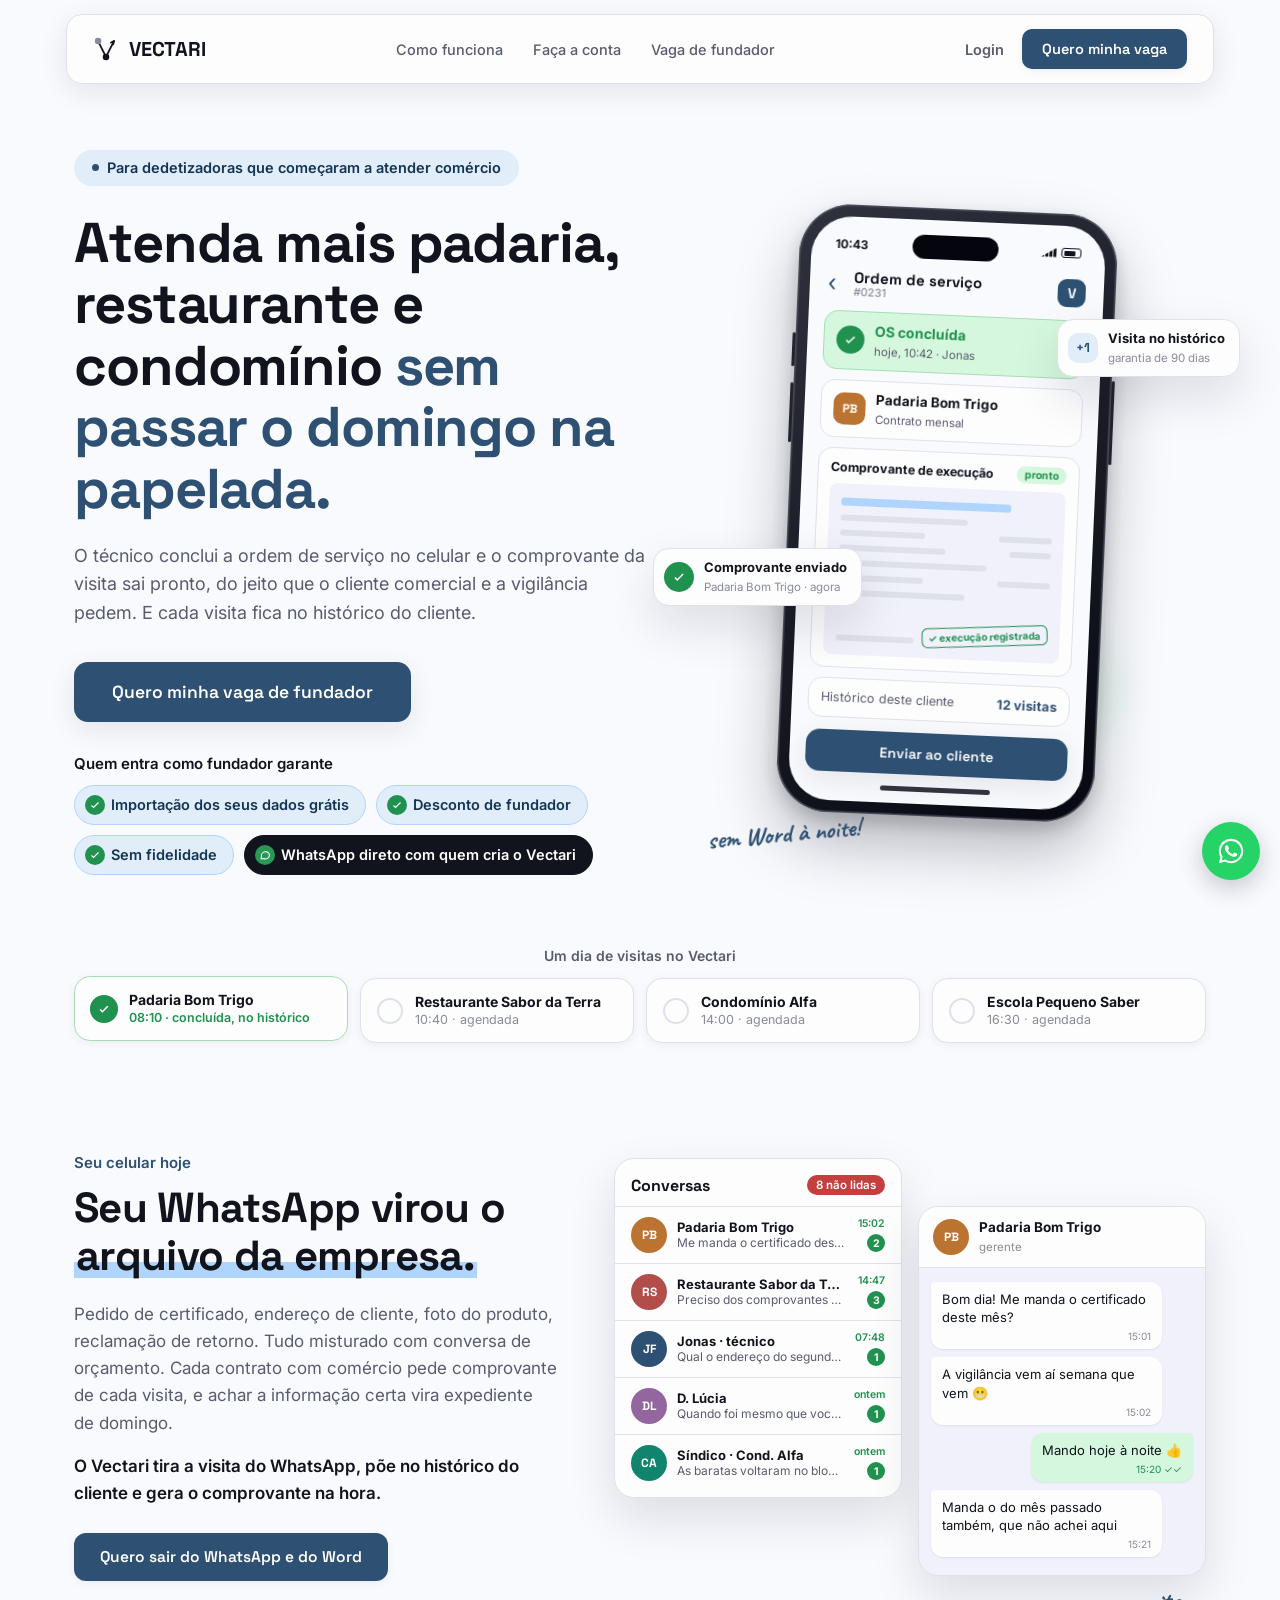
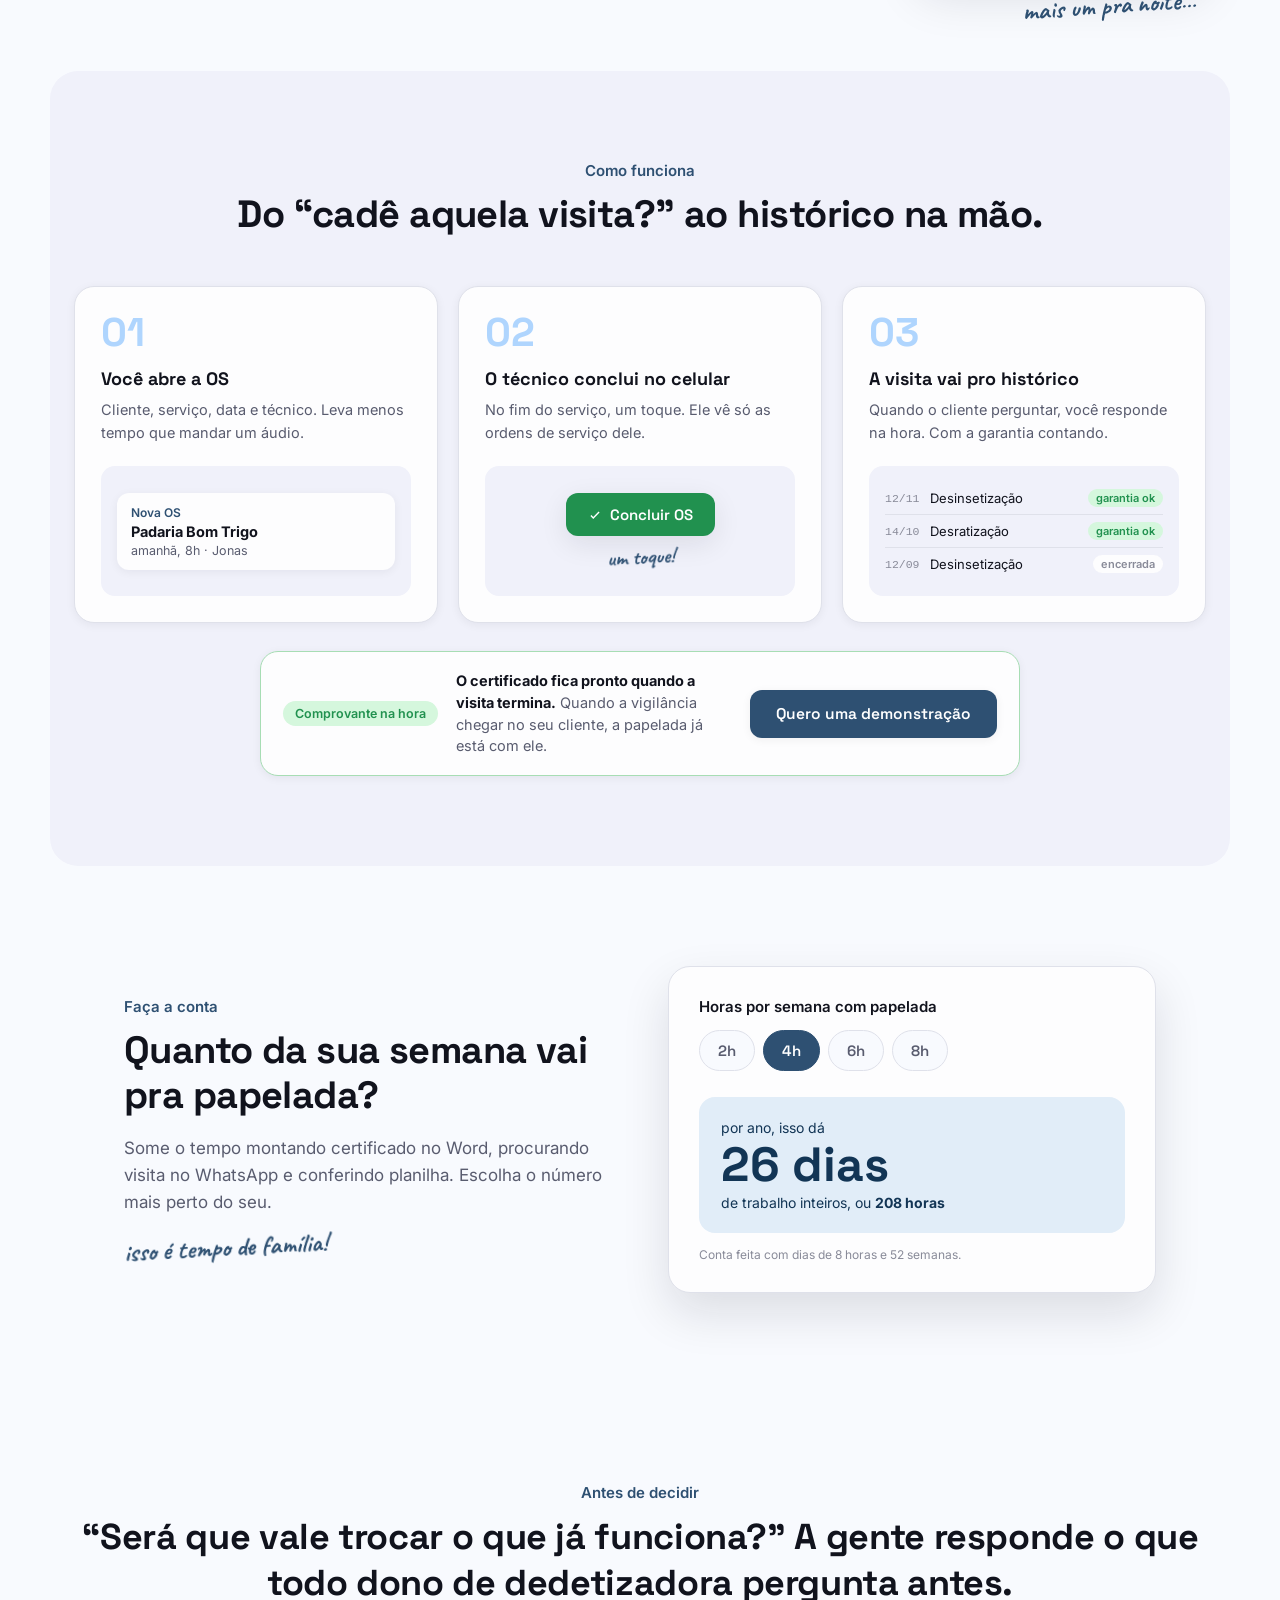
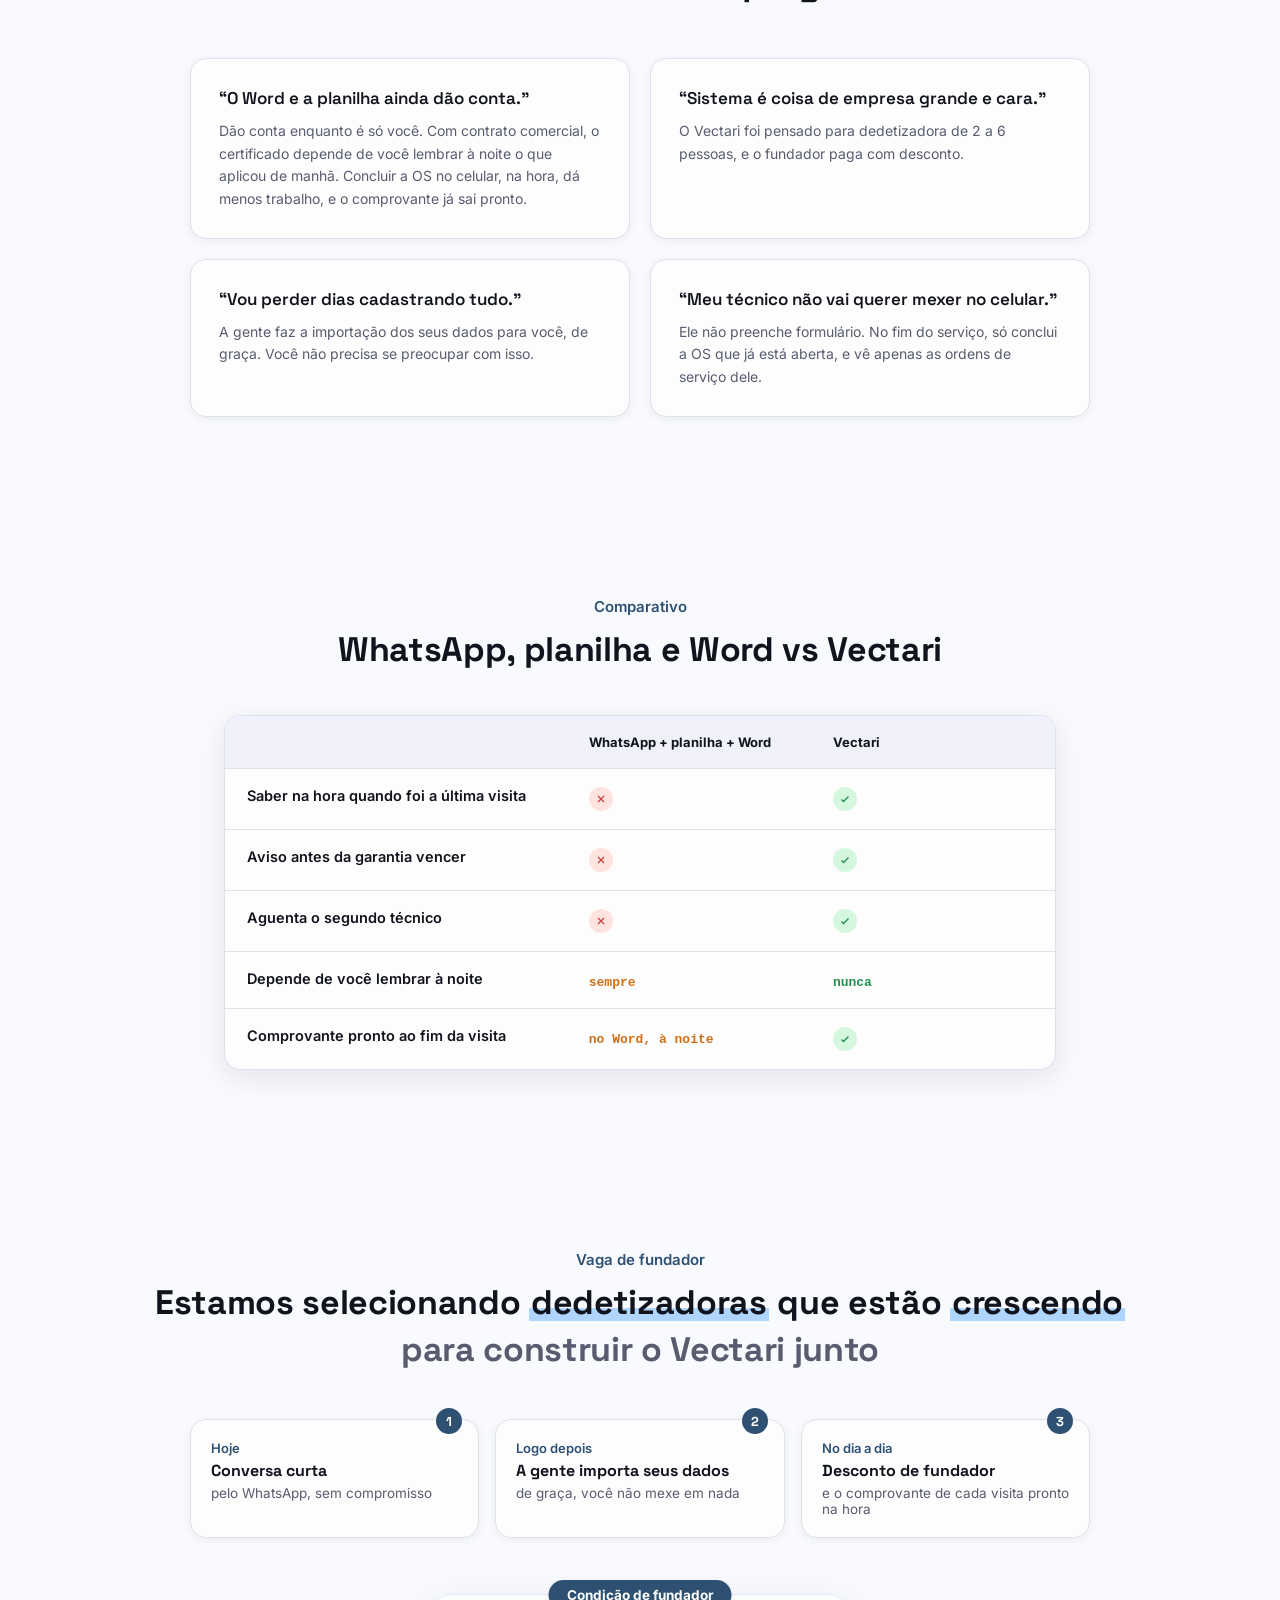
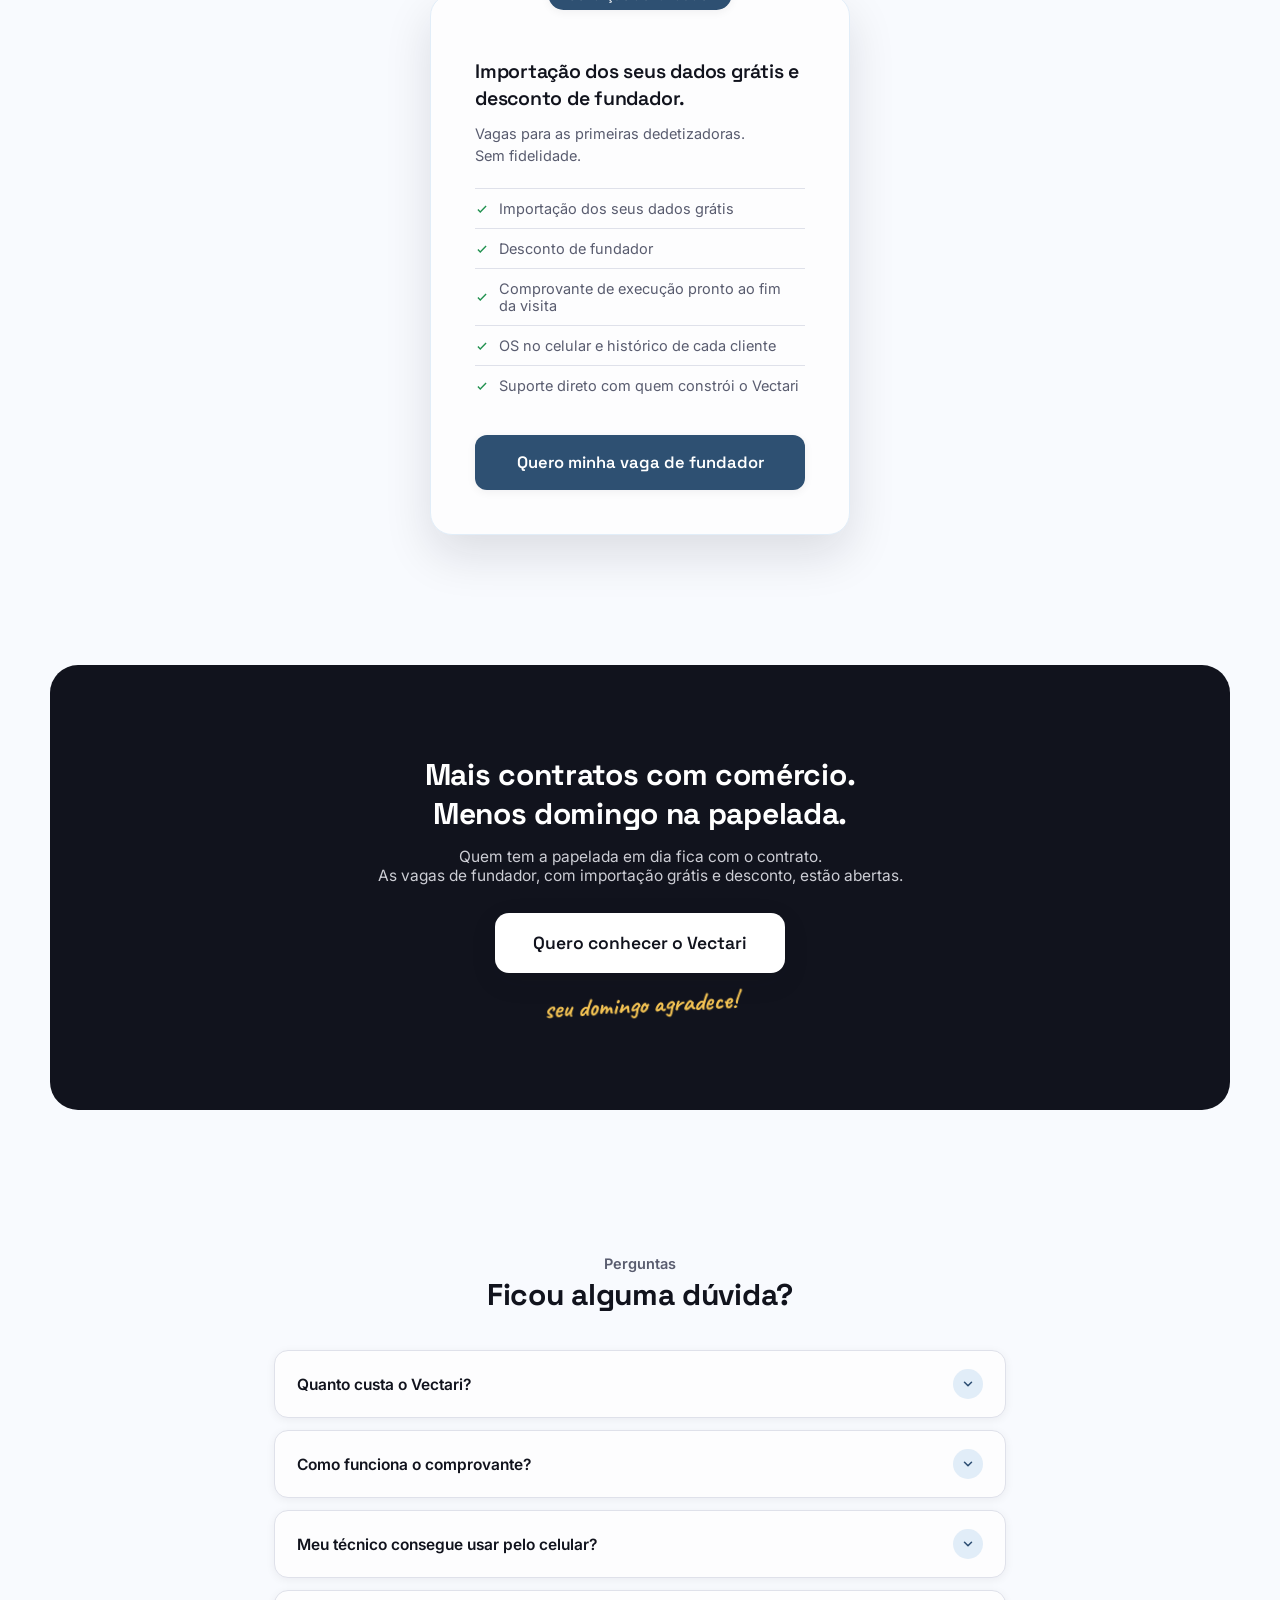
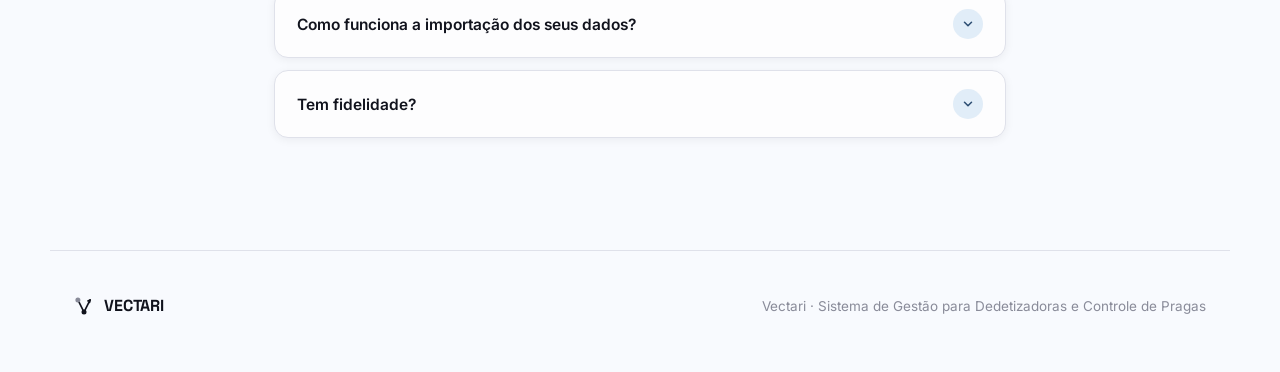
==== commit efee0a72: "feat: enhance landing page with WhatsApp floating button and update descriptions" ====
--- a/index.html
+++ b/index.html
@@ -35,10 +35,7 @@
       property="og:description"
       content="Fechou contrato com padaria, restaurante ou condomínio? Organize visitas, garantias e histórico de cada cliente sem procurar no WhatsApp."
     />
-    <meta
-      property="og:image"
-      content="https://vectari.com.br/og-image.png"
-    />
+    <meta property="og:image" content="https://vectari.com.br/og-image.png" />
     <meta property="og:image:width" content="1200" />
     <meta property="og:image:height" content="630" />
     <meta name="twitter:card" content="summary_large_image" />
@@ -50,10 +47,7 @@
       name="twitter:description"
       content="Fechou contrato com padaria, restaurante ou condomínio? Organize visitas, garantias e histórico de cada cliente sem procurar no WhatsApp."
     />
-    <meta
-      name="twitter:image"
-      content="https://vectari.com.br/og-image.png"
-    />
+    <meta name="twitter:image" content="https://vectari.com.br/og-image.png" />
     <meta name="robots" content="index, follow" />
     <link rel="preconnect" href="https://fonts.googleapis.com" />
     <link rel="preconnect" href="https://fonts.gstatic.com" crossorigin />
@@ -84,7 +78,7 @@
         "name": "Vectari",
         "applicationCategory": "BusinessApplication",
         "operatingSystem": "Web",
-        "description": "Sistema de gestão para dedetizadoras: clientes, ordens de serviço concluídas no celular, histórico, garantias e retornos."
+        "description": "Sistema de gestão para dedetizadoras e controle de pragas: clientes, ordens de serviço concluídas no celular, histórico, garantias e retornos."
       }
     </script>
   </head>
@@ -132,7 +126,7 @@
         </nav>
         <div class="nav-cta">
           <a
-            href="https://app.vectari.com.br/"
+            href="https://app.vectari.com.br/login"
             class="link-quiet"
             target="_blank"
             rel="noopener"
@@ -1016,7 +1010,7 @@
         </svg>
         VECTARI
       </div>
-      <p>Vectari · Sistema de Gestão para Dedetizadoras</p>
+      <p>Vectari · Sistema de Gestão para Dedetizadoras e Controle de Pragas</p>
     </footer>
 
     <!-- Modal de captura de ICP — exibido antes de abrir o WhatsApp (ver script.js) -->
@@ -1057,13 +1051,15 @@
         <form id="lead-form" novalidate>
           <div class="modal-fields">
             <div class="field">
-              <label for="lead-nome">Seu nome</label>
+              <label for="lead-empresa"
+                >Nome da dedetizadora <small>(opcional)</small></label
+              >
               <input
                 type="text"
-                id="lead-nome"
-                name="nome"
-                autocomplete="name"
-                placeholder="Como podemos te chamar?"
+                id="lead-empresa"
+                name="empresa"
+                autocomplete="organization"
+                placeholder="Ex.: Nome Empresa"
               />
             </div>
 
@@ -1144,6 +1140,26 @@
       </div>
     </div>
 
+    <a
+      class="wa-float"
+      href="https://wa.me/5583999188018?text=Ol%C3%A1!%20Vim%20pelo%20site%20do%20Vectari."
+      target="_blank"
+      rel="noopener"
+      aria-label="Falar com o Fundador no WhatsApp"
+      title="Falar com o Fundador no WhatsApp"
+      onclick="
+        window.dataLayer = window.dataLayer || [];
+        window.dataLayer.push({ event: 'whatsapp_float_click' });
+      "
+    >
+      <svg viewBox="0 0 32 32" width="30" height="30" aria-hidden="true">
+        <path
+          fill="currentColor"
+          d="M16.04 3C8.86 3 3.03 8.82 3.03 16c0 2.29.6 4.53 1.75 6.5L3 29l6.68-1.75A12.95 12.95 0 0 0 16.04 29C23.2 29 29.03 23.18 29.03 16S23.2 3 16.04 3zm0 23.8c-2 0-3.95-.54-5.65-1.55l-.4-.24-3.97 1.04 1.06-3.86-.26-.4A10.76 10.76 0 0 1 5.22 16c0-5.96 4.85-10.8 10.82-10.8 5.96 0 10.8 4.84 10.8 10.8 0 5.97-4.84 10.8-10.8 10.8zm5.93-8.09c-.33-.16-1.93-.95-2.23-1.06-.3-.11-.52-.16-.73.17-.22.32-.84 1.05-1.03 1.27-.19.22-.38.24-.7.08-.33-.16-1.38-.51-2.62-1.62-.97-.86-1.62-1.93-1.81-2.25-.19-.33-.02-.5.14-.66.15-.15.33-.38.49-.57.16-.19.22-.33.33-.54.11-.22.05-.41-.03-.57-.08-.16-.73-1.76-1-2.41-.27-.63-.53-.55-.73-.56h-.62c-.22 0-.57.08-.87.41-.3.32-1.14 1.11-1.14 2.71s1.17 3.15 1.33 3.36c.16.22 2.3 3.5 5.56 4.91.78.34 1.39.54 1.86.69.78.25 1.49.21 2.05.13.63-.09 1.93-.79 2.2-1.55.27-.76.27-1.41.19-1.55-.08-.13-.3-.21-.62-.38z"
+        />
+      </svg>
+    </a>
+
     <script src="script.js" defer></script>
   </body>
 </html>
--- a/styles.css
+++ b/styles.css
@@ -850,3 +850,27 @@
   /* 16px evita o zoom automático do iOS ao focar o campo */
   .field input, .field select { font-size: 16px; }
 }
+
+/* ── Botão flutuante do WhatsApp (direto com o Aurélio) ───── */
+.wa-float {
+  position: fixed;
+  right: 20px;
+  bottom: 20px;
+  z-index: 90; /* abaixo do modal (100) */
+  width: 58px;
+  height: 58px;
+  border-radius: 50%;
+  display: flex;
+  align-items: center;
+  justify-content: center;
+  background: #25d366;
+  color: #fff;
+  box-shadow: 0 8px 24px oklch(19% 0.02 275 / 0.22);
+  transition: transform .2s ease, box-shadow .2s ease;
+}
+.wa-float:hover { transform: scale(1.07); box-shadow: 0 12px 30px oklch(19% 0.02 275 / 0.28); }
+.wa-float:focus-visible { outline: 3px solid var(--primary); outline-offset: 3px; }
+body.modal-aberto .wa-float { display: none; }
+@media (max-width: 640px) {
+  .wa-float { right: 16px; bottom: 16px; width: 54px; height: 54px; }
+}
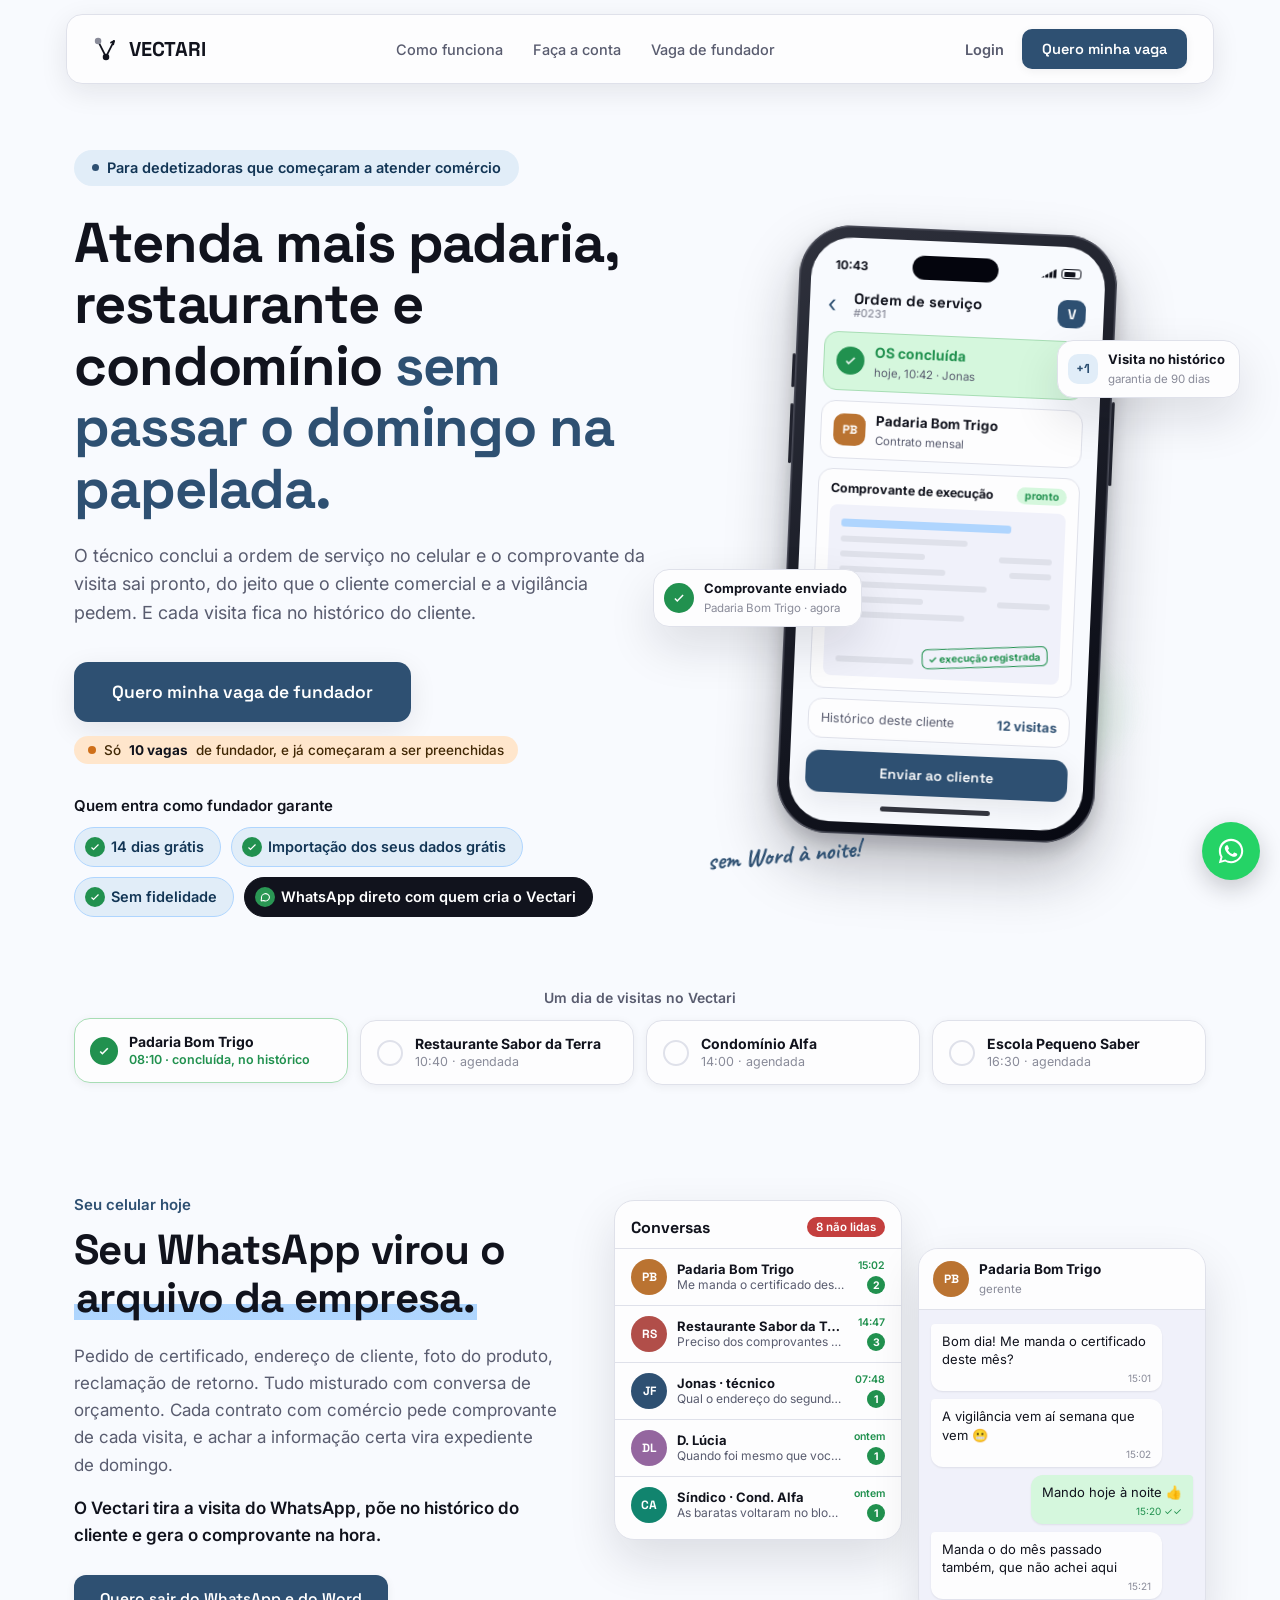
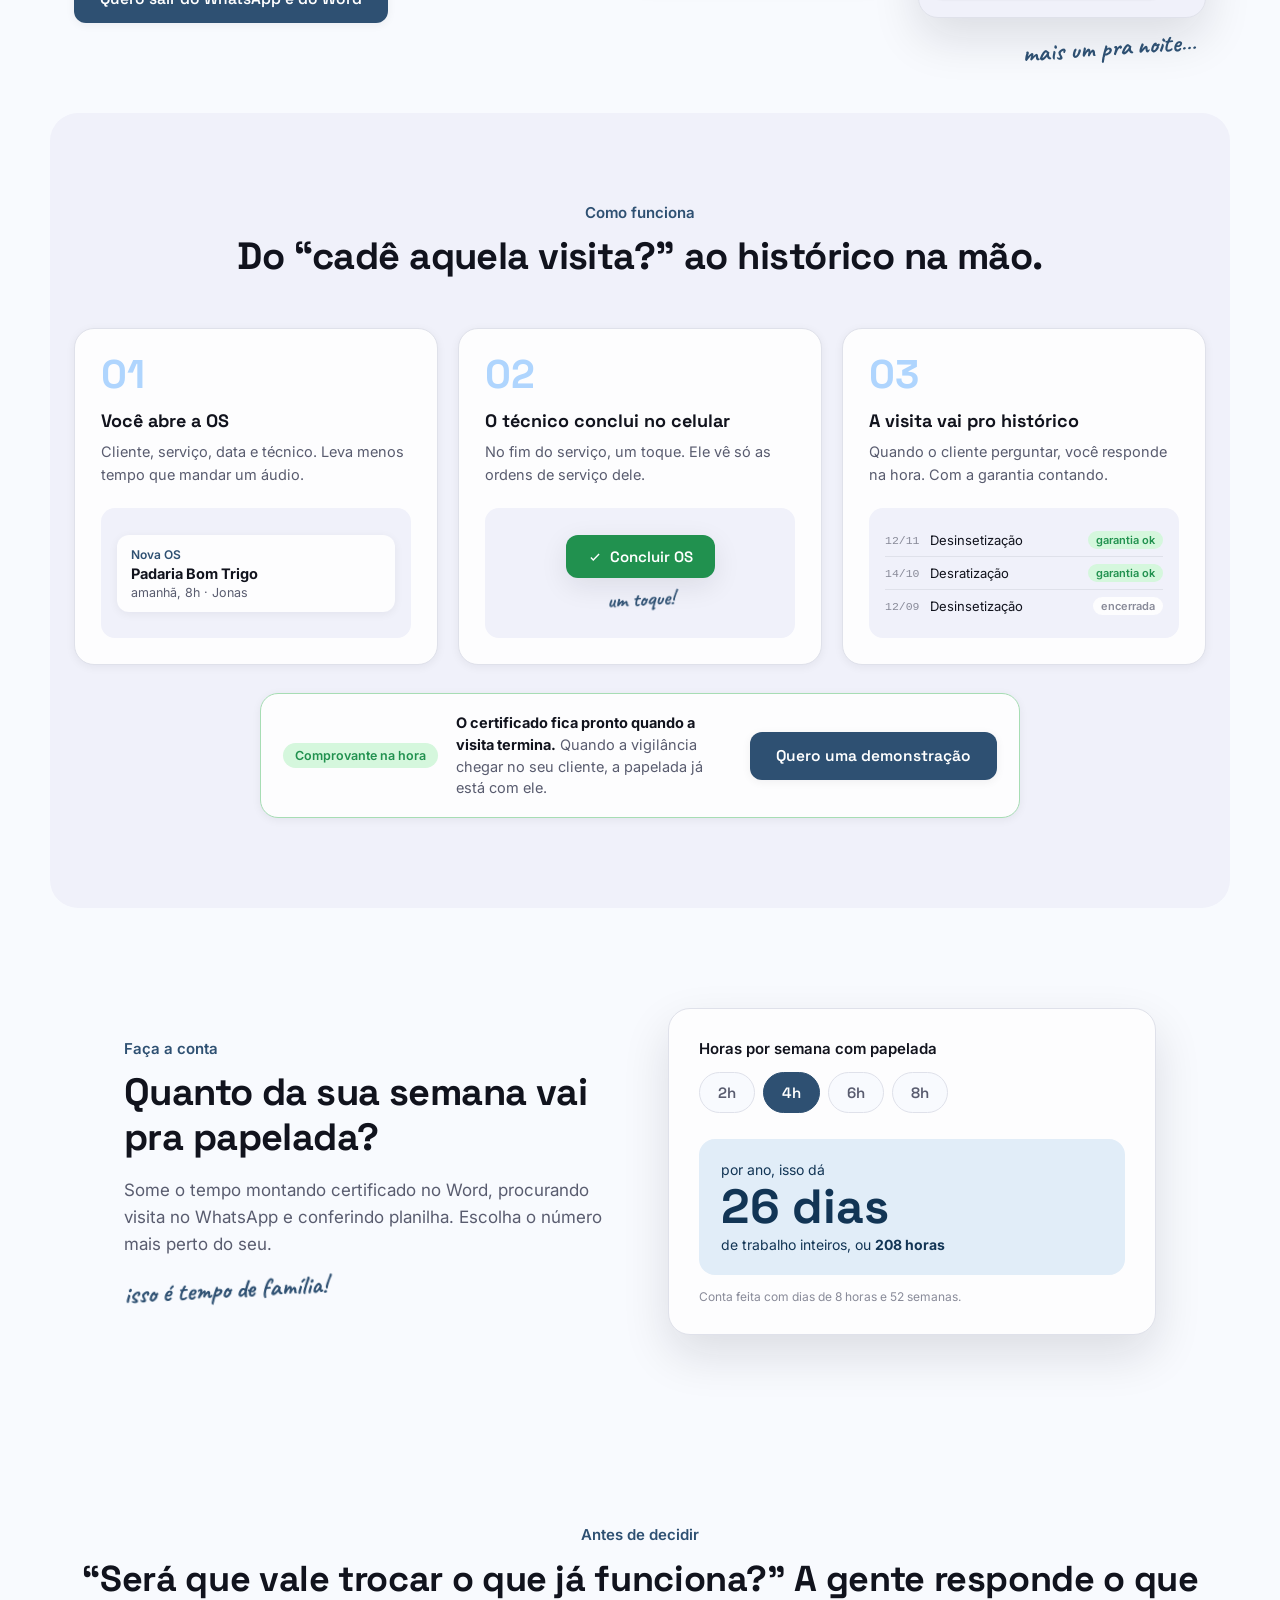
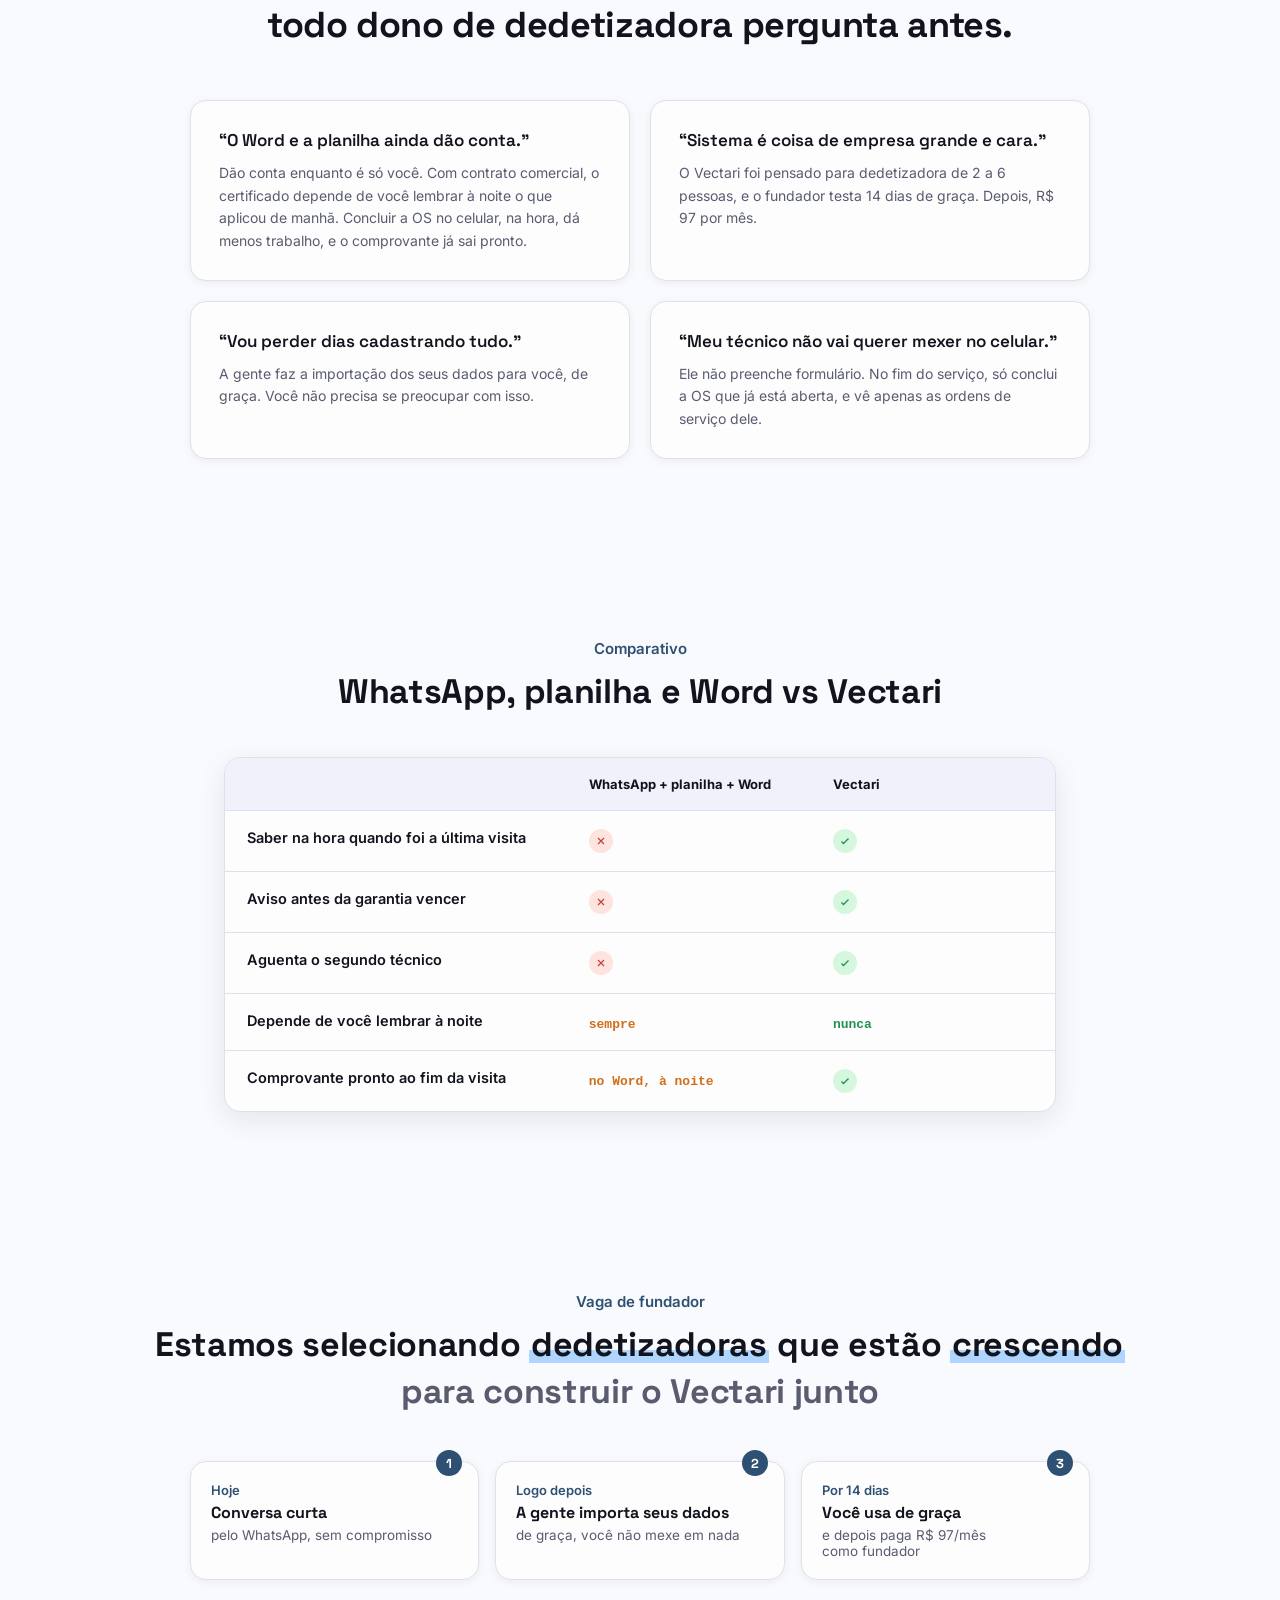
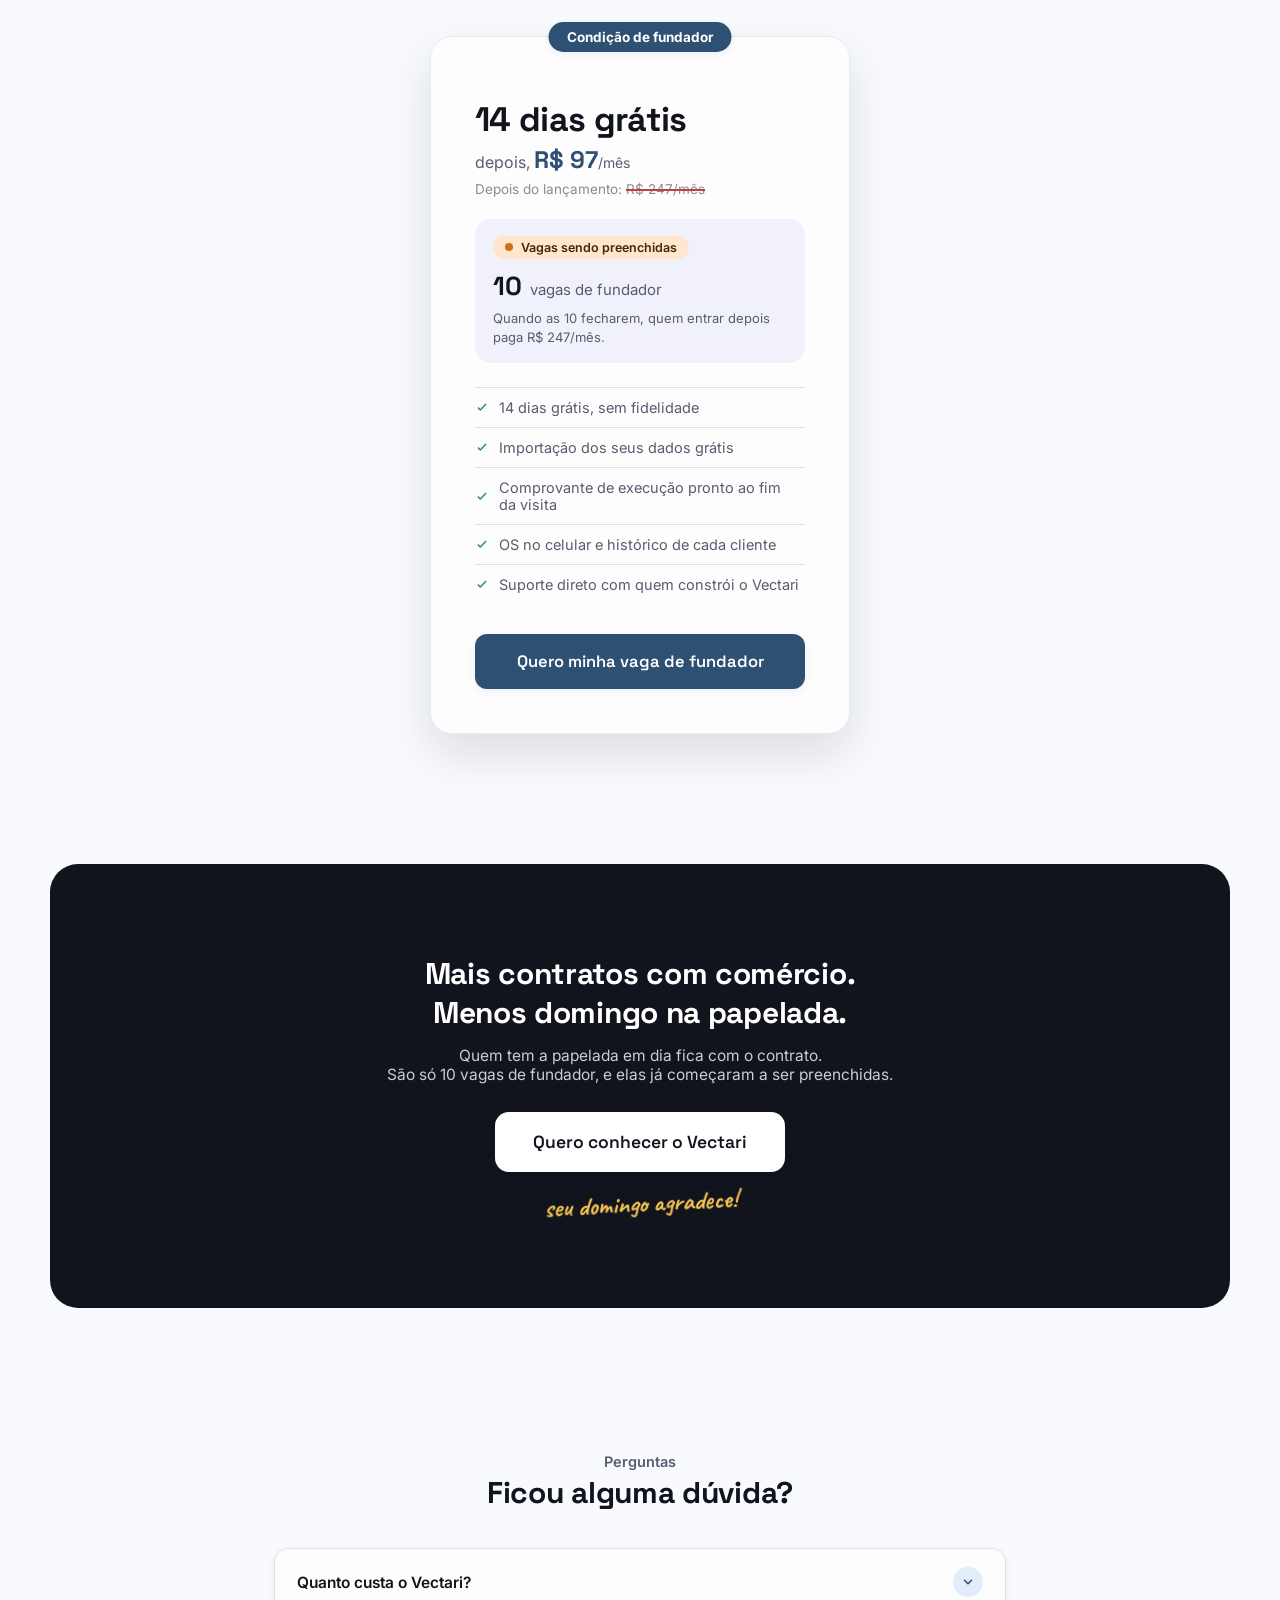
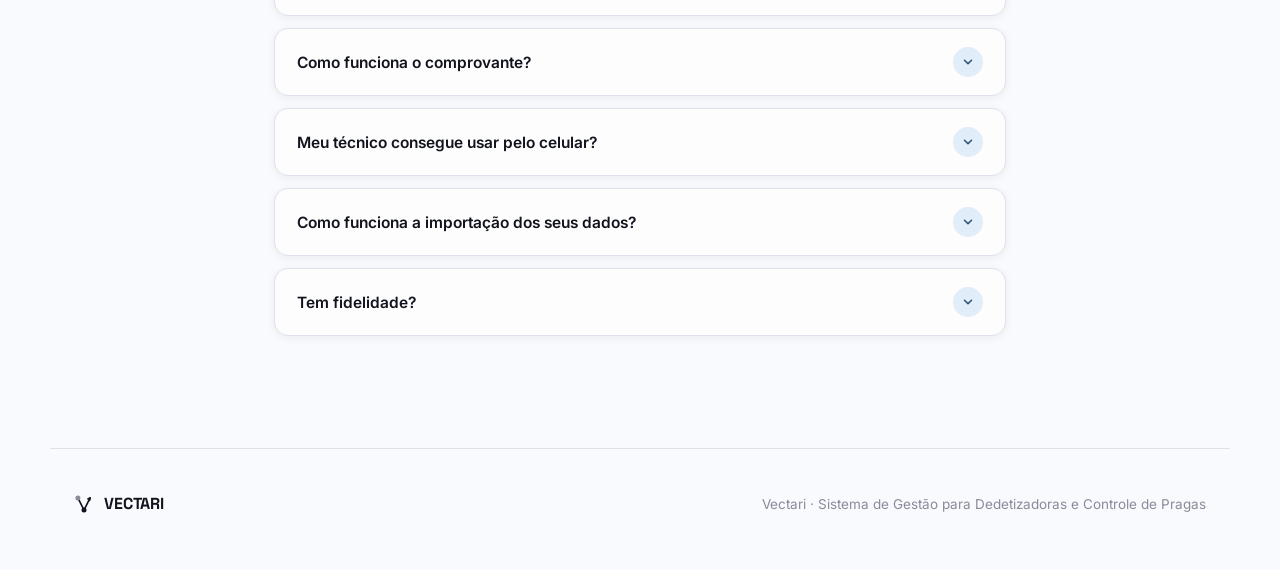
==== commit e4d3a580: "feat: update founder offer section with new pricing and availability details" ====
--- a/index.html
+++ b/index.html
@@ -157,6 +157,10 @@
             <button onclick="ctaClick()" class="cta-btn large">
               Quero minha vaga de fundador
             </button>
+            <p class="vagas-pill">
+              <span class="vagas-pulse" aria-hidden="true"></span>
+              Só <b>10 vagas</b> de fundador, e já começaram a ser preenchidas
+            </p>
           </div>
           <div class="founder-perks">
             <p class="founder-perks-label">Quem entra como fundador garante</p>
@@ -172,7 +176,7 @@
                   aria-hidden="true"
                 >
                   <path d="M5 13l4 4L19 7" /></svg
-                >Importação dos seus dados grátis</span
+                >14 dias grátis</span
               >
               <span
                 ><svg
@@ -185,7 +189,7 @@
                   aria-hidden="true"
                 >
                   <path d="M5 13l4 4L19 7" /></svg
-                >Desconto de fundador</span
+                >Importação dos seus dados grátis</span
               >
               <span
                 ><svg
@@ -673,7 +677,7 @@
             <h3>“Sistema é coisa de empresa grande e cara.”</h3>
             <p>
               O Vectari foi pensado para dedetizadora de 2 a 6 pessoas, e o
-              fundador paga com desconto.
+              fundador testa 14 dias de graça. Depois, R$ 97 por mês.
             </p>
           </div>
           <div class="feature-card">
@@ -844,19 +848,46 @@
             ><span>de graça, você não mexe em nada</span>
           </li>
           <li>
-            <span class="tl-when">No dia a dia</span><b>Desconto de fundador</b
-            ><span>e o comprovante de cada visita pronto na hora</span>
+            <span class="tl-when">Por 14 dias</span><b>Você usa de graça</b
+            ><span>e depois paga R$ 97/mês como fundador</span>
           </li>
         </ol>
         <div class="price-card">
           <div class="price-badge">Condição de fundador</div>
-          <p class="offer-headline">
-            Importação dos seus dados grátis e desconto de fundador.
-          </p>
-          <p class="desc">
-            Vagas para as primeiras dedetizadoras. Sem fidelidade.
-          </p>
+          <div class="price-block">
+            <p class="price-free">14 dias grátis</p>
+            <p class="price-then">
+              depois, <strong>R$ 97</strong><span>/mês</span>
+            </p>
+            <p class="price-anchor">
+              Depois do lançamento: <s>R$ 247/mês</s>
+            </p>
+          </div>
+
+          <div class="vagas">
+            <div class="vagas-live">
+              <span class="vagas-pulse" aria-hidden="true"></span>
+              Vagas sendo preenchidas
+            </div>
+            <p class="vagas-total"><b>10</b> vagas de fundador</p>
+            <p class="vagas-foot">
+              Quando as 10 fecharem, quem entrar depois paga R$ 247/mês.
+            </p>
+          </div>
           <ul data-stagger>
+            <li>
+              <svg
+                width="14"
+                height="14"
+                viewBox="0 0 24 24"
+                fill="none"
+                stroke="currentColor"
+                stroke-width="2.4"
+                aria-hidden="true"
+              >
+                <path d="M5 13l4 4L19 7" /></svg
+              >14 dias grátis, sem fidelidade
+            </li>
             <li>
               <svg
                 width="14"
@@ -881,19 +912,6 @@
                 aria-hidden="true"
               >
                 <path d="M5 13l4 4L19 7" /></svg
-              >Desconto de fundador
-            </li>
-            <li>
-              <svg
-                width="14"
-                height="14"
-                viewBox="0 0 24 24"
-                fill="none"
-                stroke="currentColor"
-                stroke-width="2.4"
-                aria-hidden="true"
-              >
-                <path d="M5 13l4 4L19 7" /></svg
               >Comprovante de execução pronto ao fim da visita
             </li>
             <li>
@@ -936,7 +954,7 @@
         </h2>
         <p>
           Quem tem a papelada em dia fica com o contrato.<br />
-          As vagas de fundador, com importação grátis e desconto, estão abertas.
+          São só 10 vagas de fundador, e elas já começaram a ser preenchidas.
         </p>
         <button onclick="ctaClick()" class="cta-btn large on-dark">
           Quero conhecer o Vectari
@@ -950,9 +968,9 @@
         <details>
           <summary>Quanto custa o Vectari?</summary>
           <p>
-            Ainda não temos tabela pública. Quem entra agora paga com desconto
-            de fundador, e o valor é passado na primeira conversa, de acordo com
-            o tamanho da sua empresa.
+            Quem entra como fundador testa 14 dias de graça e depois
+            paga R$ 97 por mês. Depois do lançamento, o plano vai custar
+            R$ 247 por mês. São só 10 vagas de fundador.
           </p>
         </details>
         <details>
--- a/styles.css
+++ b/styles.css
@@ -874,3 +874,42 @@
 @media (max-width: 640px) {
   .wa-float { right: 16px; bottom: 16px; width: 54px; height: 54px; }
 }
+
+/* Oferta de fundador: preço + vagas */
+.vagas-pill {
+  display: inline-flex; align-items: center; gap: 8px;
+  margin: 14px 0 0; padding: 6px 14px; border-radius: 999px;
+  background: var(--warn-bg); color: var(--accent-ink);
+  font-size: 13.5px; font-weight: 500;
+}
+.vagas-pill b { color: var(--ink); }
+.vagas-pulse {
+  width: 8px; height: 8px; border-radius: 50%; background: var(--warn);
+  box-shadow: 0 0 0 0 oklch(64% 0.15 55 / .5);
+  animation: vagas-pulse 1.8s ease-out infinite;
+}
+@keyframes vagas-pulse { to { box-shadow: 0 0 0 8px oklch(64% 0.15 55 / 0); } }
+@media (prefers-reduced-motion: reduce) { .vagas-pulse { animation: none; } }
+
+.price-block { margin: 20px 0 22px; }
+.price-free {
+  font-family: var(--font-display); font-weight: 700; font-size: 34px;
+  letter-spacing: -.02em; line-height: 1.1; color: var(--ink); margin: 0;
+}
+.price-then { margin: 6px 0 0; font-size: 16px; color: var(--ink-dim); }
+.price-then strong { font-family: var(--font-display); font-size: 24px; color: var(--primary); }
+.price-then span { font-size: 14px; }
+.price-anchor { margin: 6px 0 0; font-size: 13.5px; color: var(--ink-faint); }
+.price-anchor s { text-decoration-color: var(--danger); text-decoration-thickness: 2px; }
+
+.vagas {
+  background: var(--bg-alt); border-radius: 16px; padding: 16px 18px; margin: 0 0 24px;
+}
+.vagas-live {
+  display: inline-flex; align-items: center; gap: 8px;
+  font-size: 12.5px; font-weight: 600; color: var(--accent-ink);
+  background: var(--warn-bg); padding: 4px 12px; border-radius: 999px;
+}
+.vagas-total { margin: 10px 0 0; font-size: 15px; color: var(--ink-dim); }
+.vagas-total b { font-family: var(--font-display); font-size: 26px; color: var(--ink); margin-right: 4px; }
+.vagas-foot { margin: 6px 0 0; font-size: 13px; color: var(--ink-dim); line-height: 1.45; }
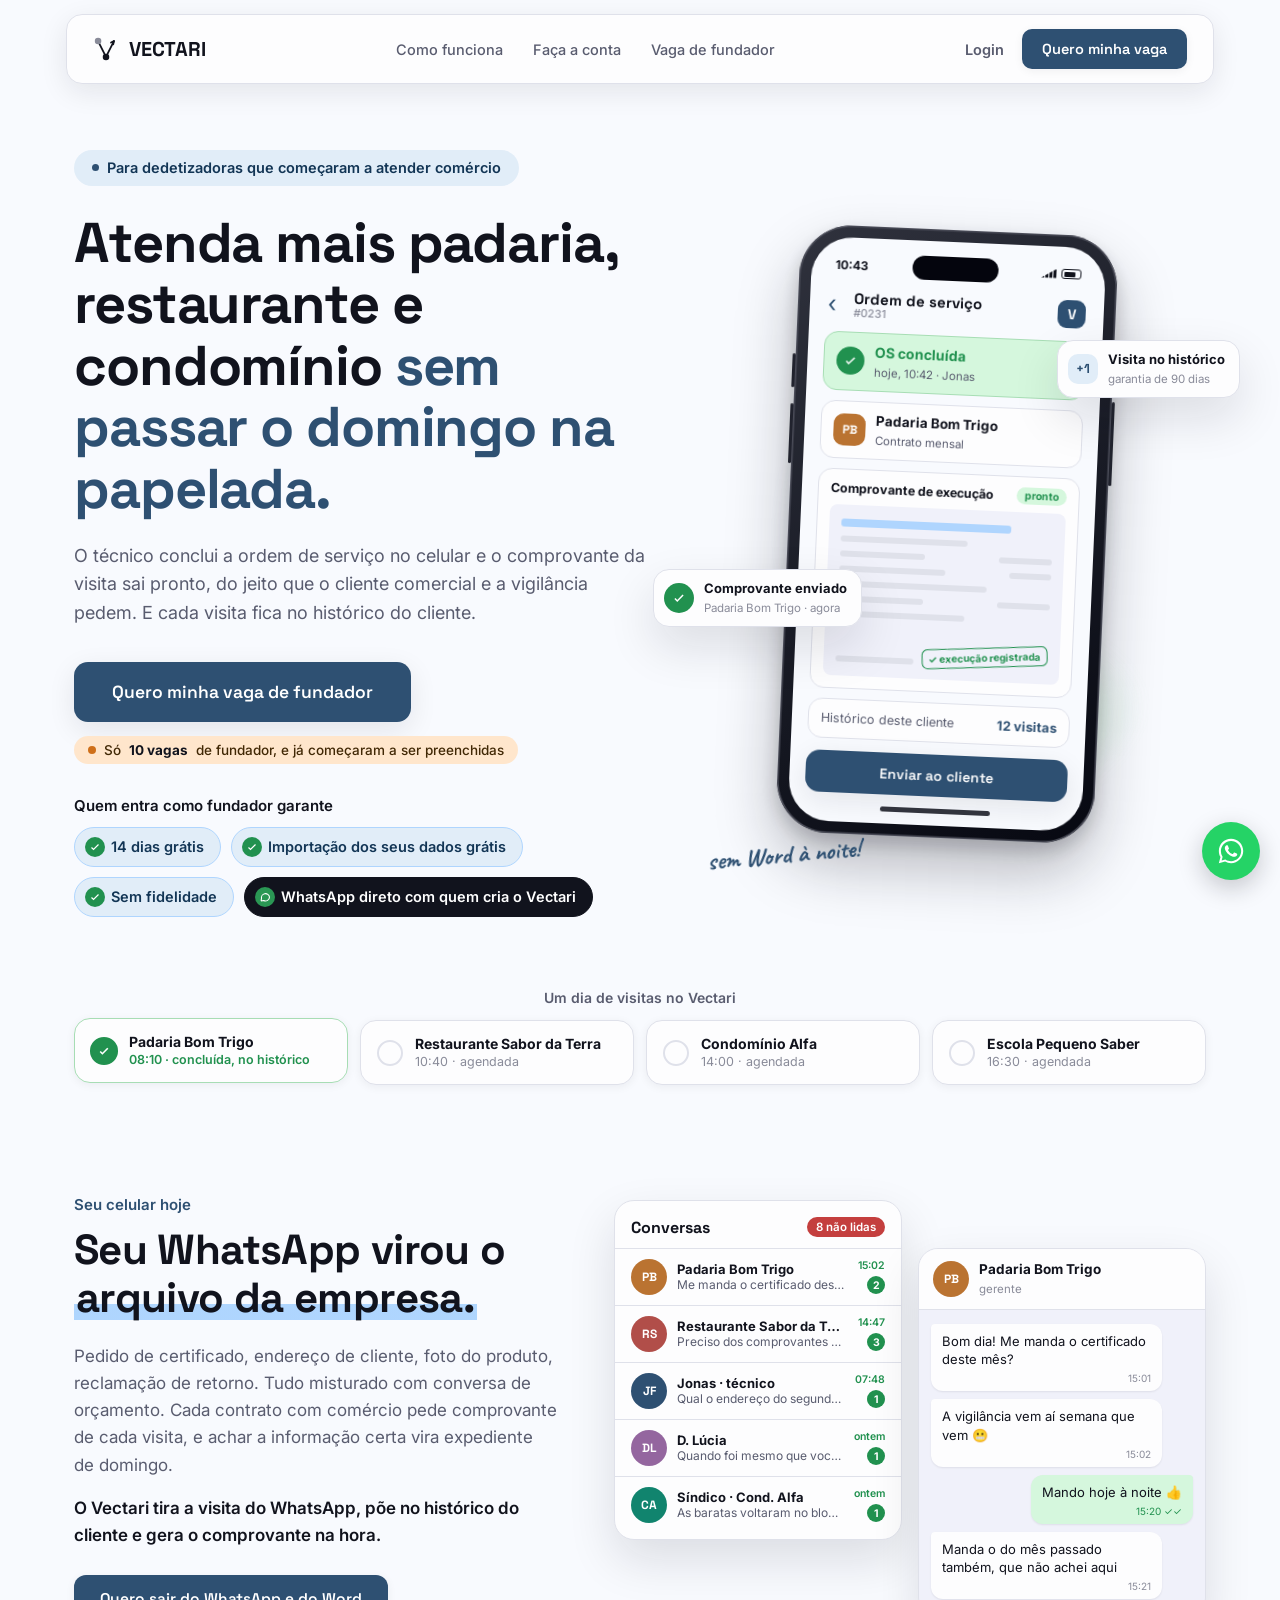
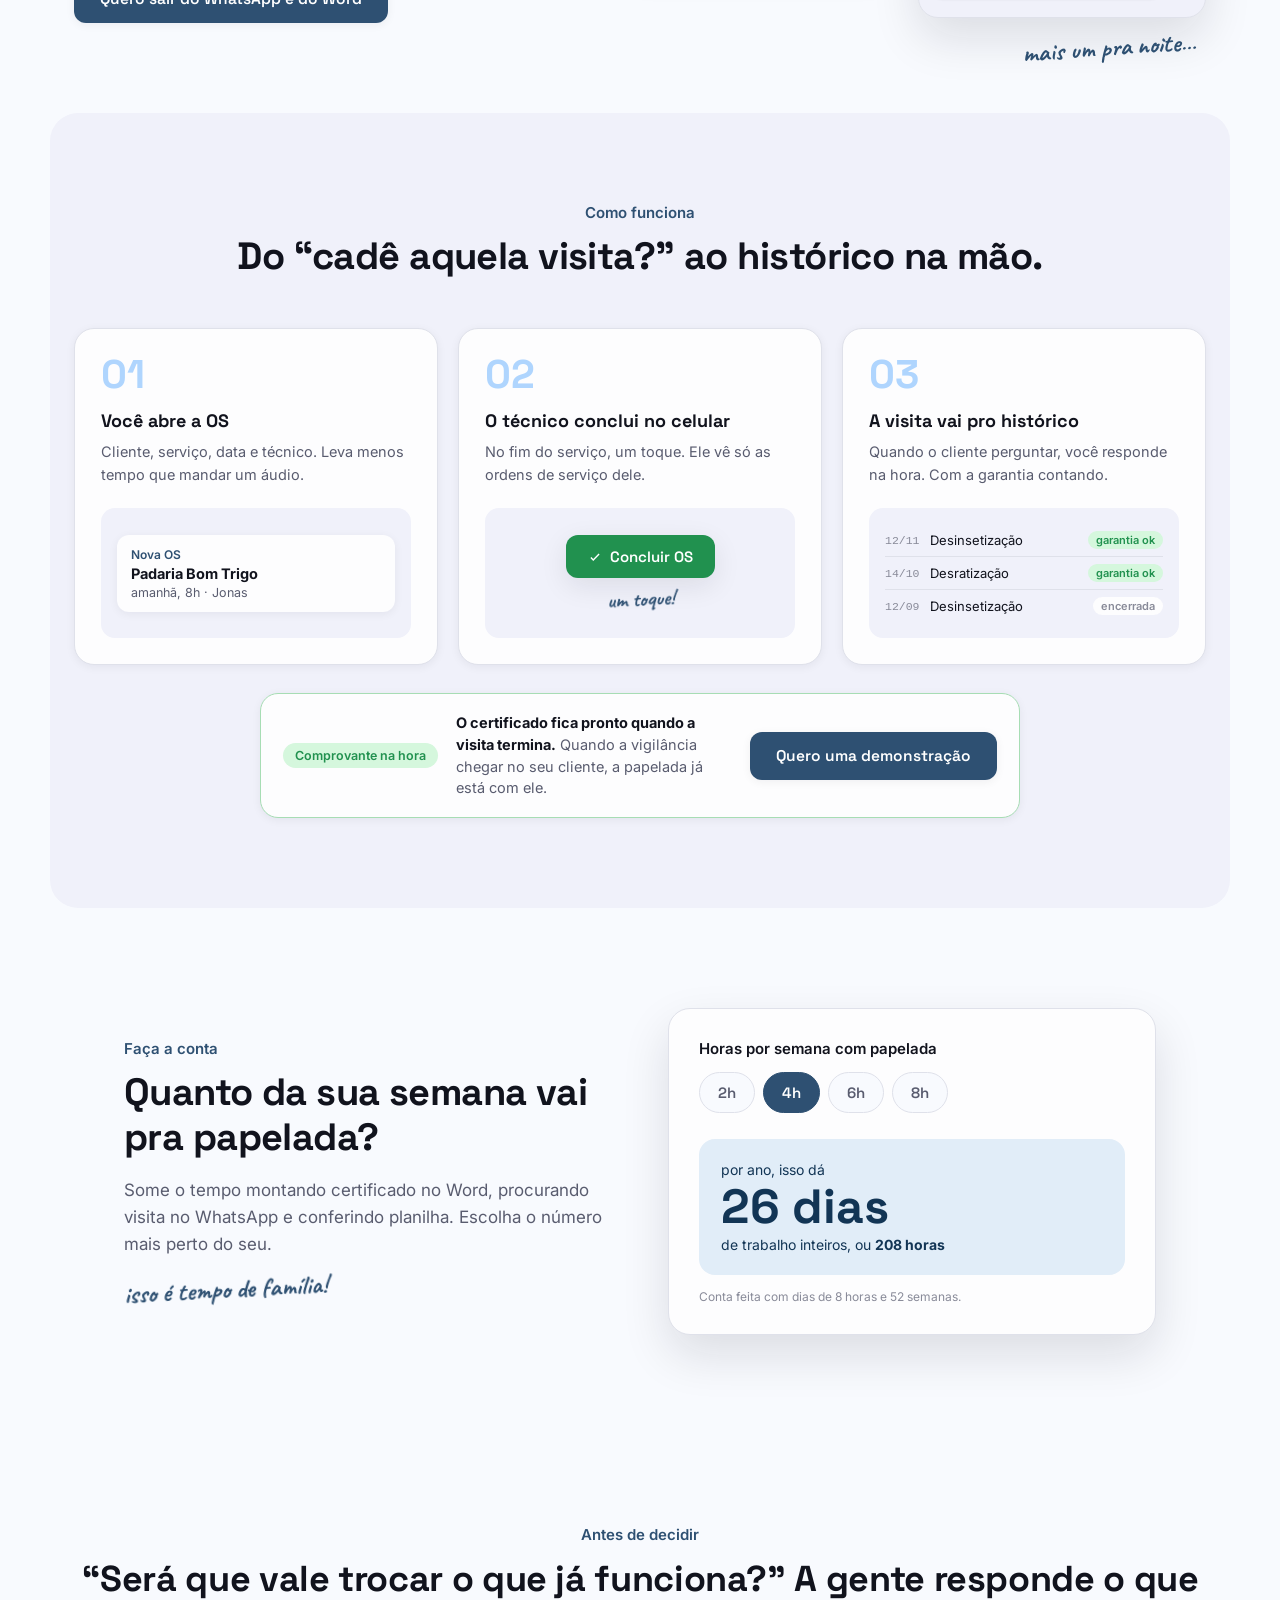
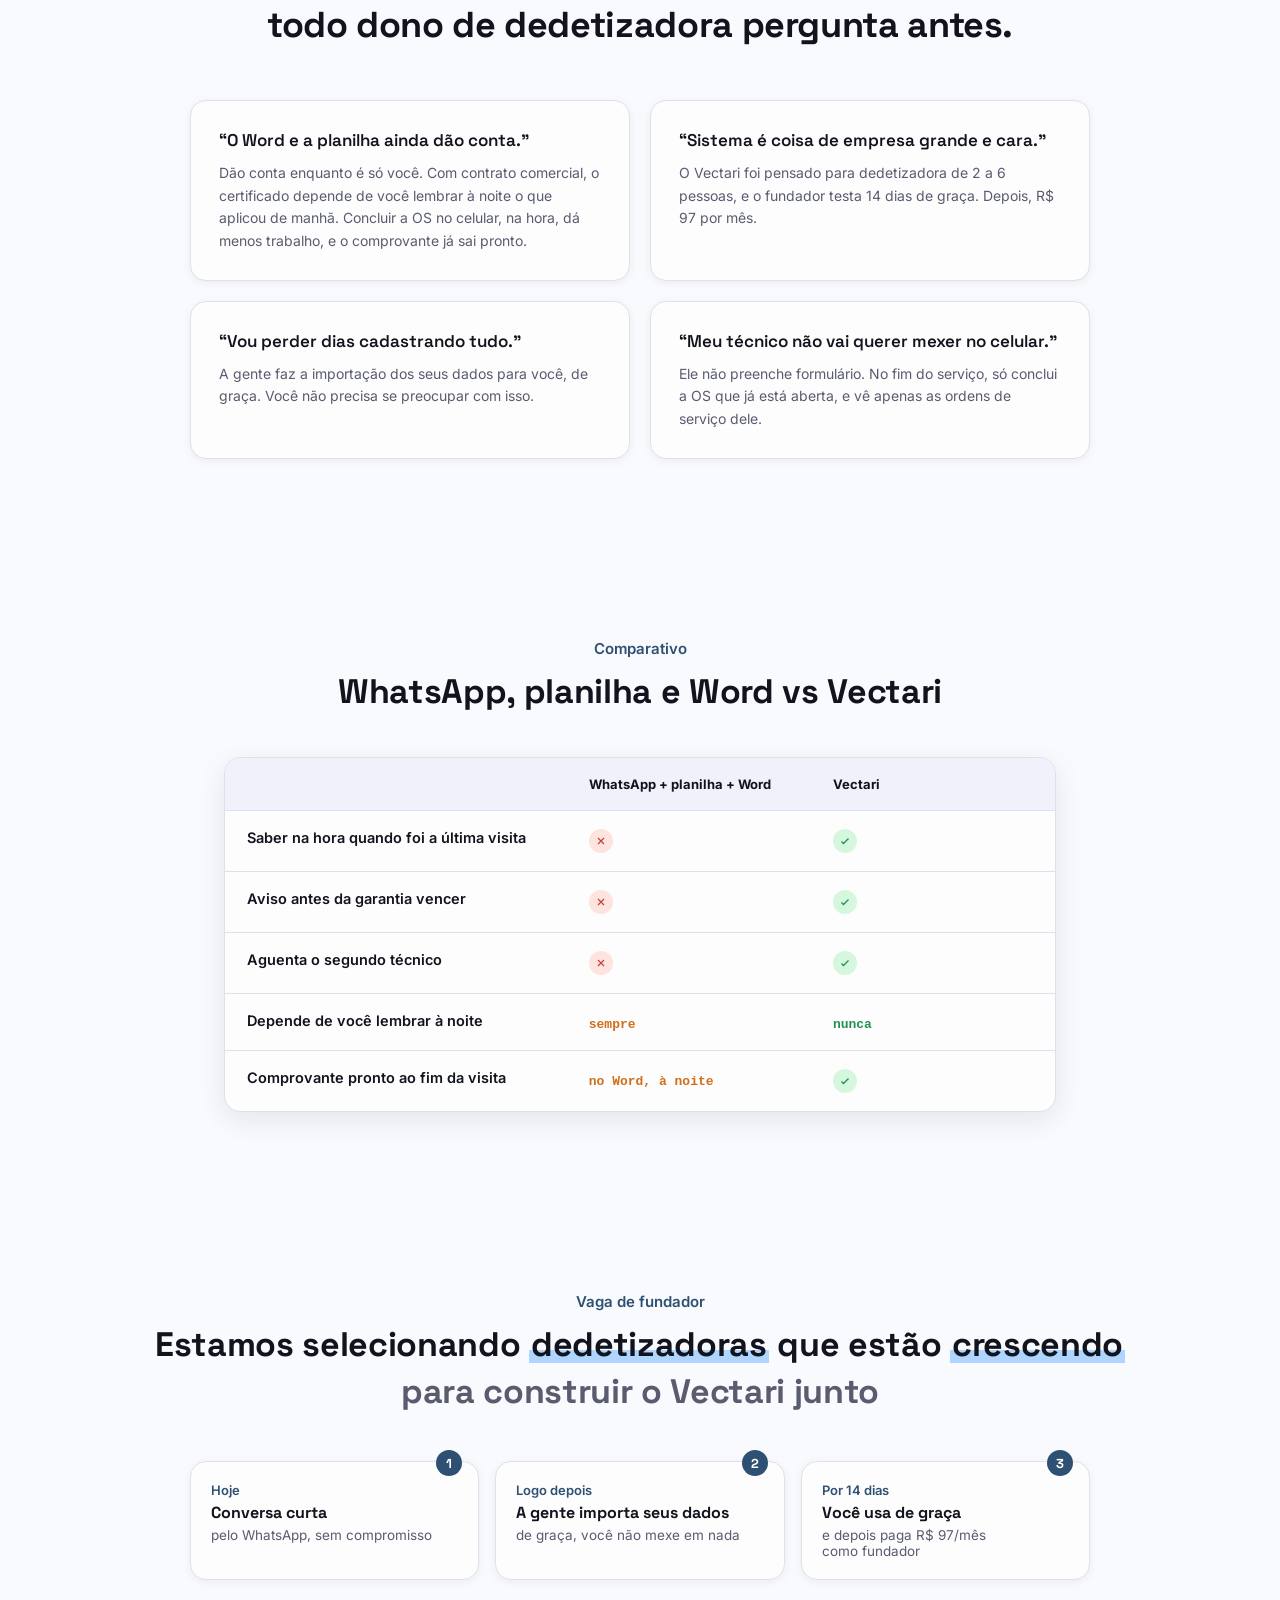
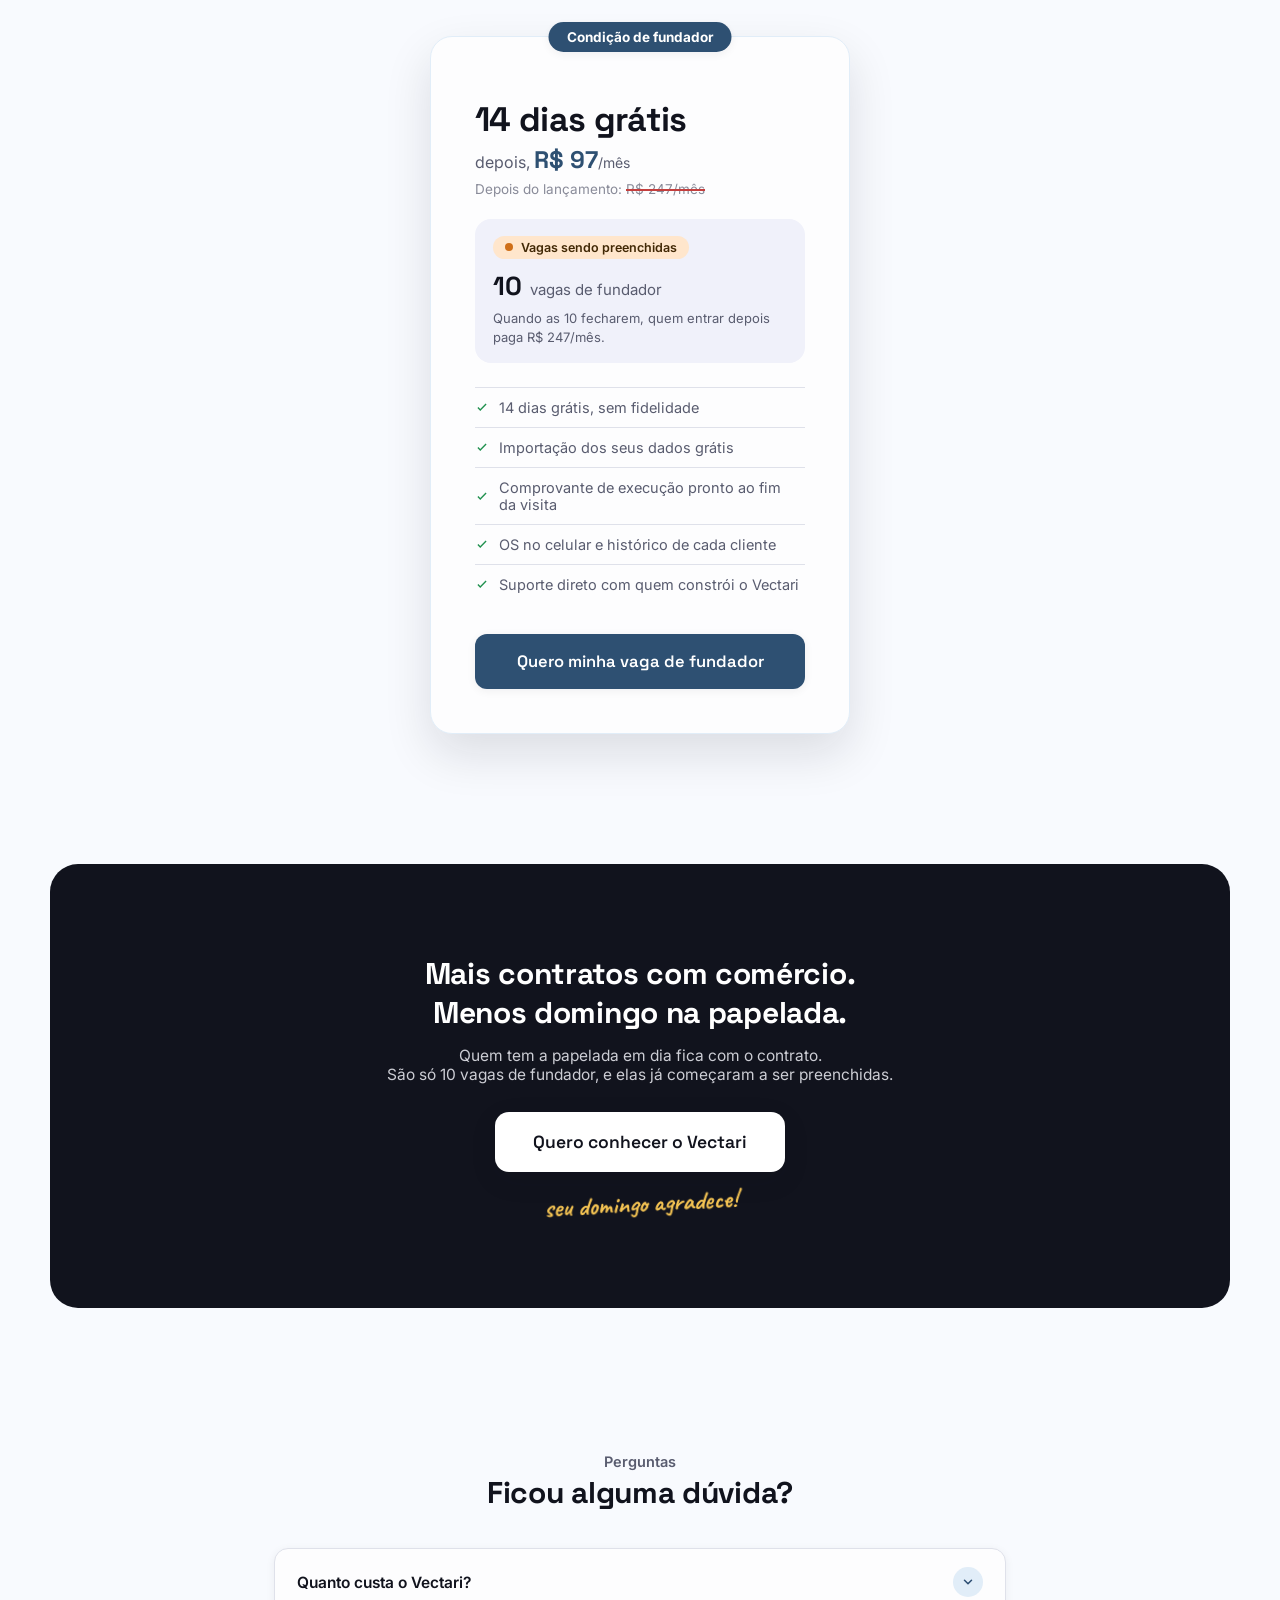
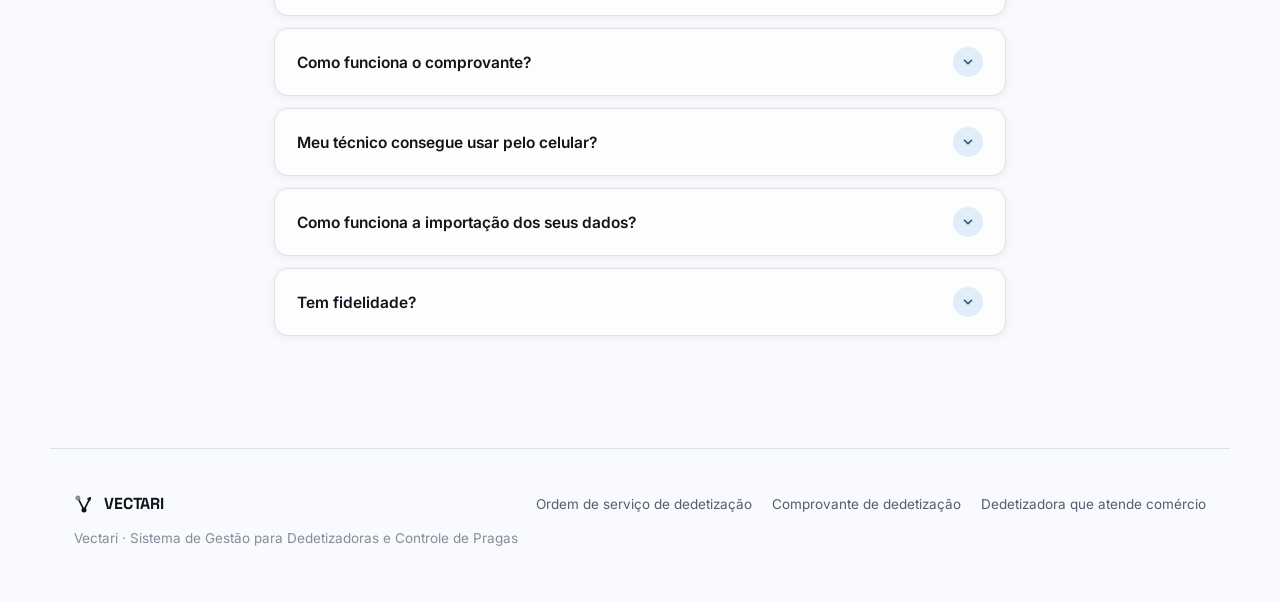
==== commit 70c8bf23: "feat: add SEO content pages for dedetizadora search terms Three pages (ordem de servico, comprovante" ====
--- a/index.html
+++ b/index.html
@@ -1028,6 +1028,11 @@
         </svg>
         VECTARI
       </div>
+      <nav class="footer-links" aria-label="Conteúdos">
+        <a href="/ordem-de-servico-dedetizacao/">Ordem de serviço de dedetização</a>
+        <a href="/comprovante-de-dedetizacao/">Comprovante de dedetização</a>
+        <a href="/sistema-para-dedetizadora-que-atende-comercio/">Dedetizadora que atende comércio</a>
+      </nav>
       <p>Vectari · Sistema de Gestão para Dedetizadoras e Controle de Pragas</p>
     </footer>
 
--- a/styles.css
+++ b/styles.css
@@ -913,3 +913,25 @@
 .vagas-total { margin: 10px 0 0; font-size: 15px; color: var(--ink-dim); }
 .vagas-total b { font-family: var(--font-display); font-size: 26px; color: var(--ink); margin-right: 4px; }
 .vagas-foot { margin: 6px 0 0; font-size: 13px; color: var(--ink-dim); line-height: 1.45; }
+
+/* ─── Páginas de conteúdo (SEO) ───────────────────────────── */
+a.logo { color: inherit; text-decoration: none; }
+.breadcrumb { max-width: 1180px; margin: 0 auto; padding: 8px 24px 0; font-size: 13.5px; color: var(--ink-faint); }
+.breadcrumb a { color: var(--ink-dim); text-decoration: none; }
+.breadcrumb a:hover { color: var(--primary); }
+.page-hero { max-width: 860px; margin: 0 auto; padding: 40px 24px 40px; text-align: center; }
+.page-hero h1 {
+  font-family: var(--font-display);
+  font-weight: 700;
+  font-size: clamp(32px, 4.6vw, 50px);
+  line-height: 1.12;
+  letter-spacing: -0.02em;
+  margin: 0;
+  color: var(--ink);
+}
+.page-hero h1 span { color: var(--primary); }
+.page-hero .subhead { margin: 22px auto 0; font-size: 18px; color: var(--ink-dim); max-width: 680px; line-height: 1.6; }
+.page-hero-actions { margin-top: 32px; display: flex; gap: 20px; align-items: center; justify-content: center; flex-wrap: wrap; }
+.footer-links { display: flex; gap: 8px 20px; flex-wrap: wrap; font-size: 13.5px; }
+.footer-links a { color: var(--ink-dim); text-decoration: none; }
+.footer-links a:hover { color: var(--primary); }
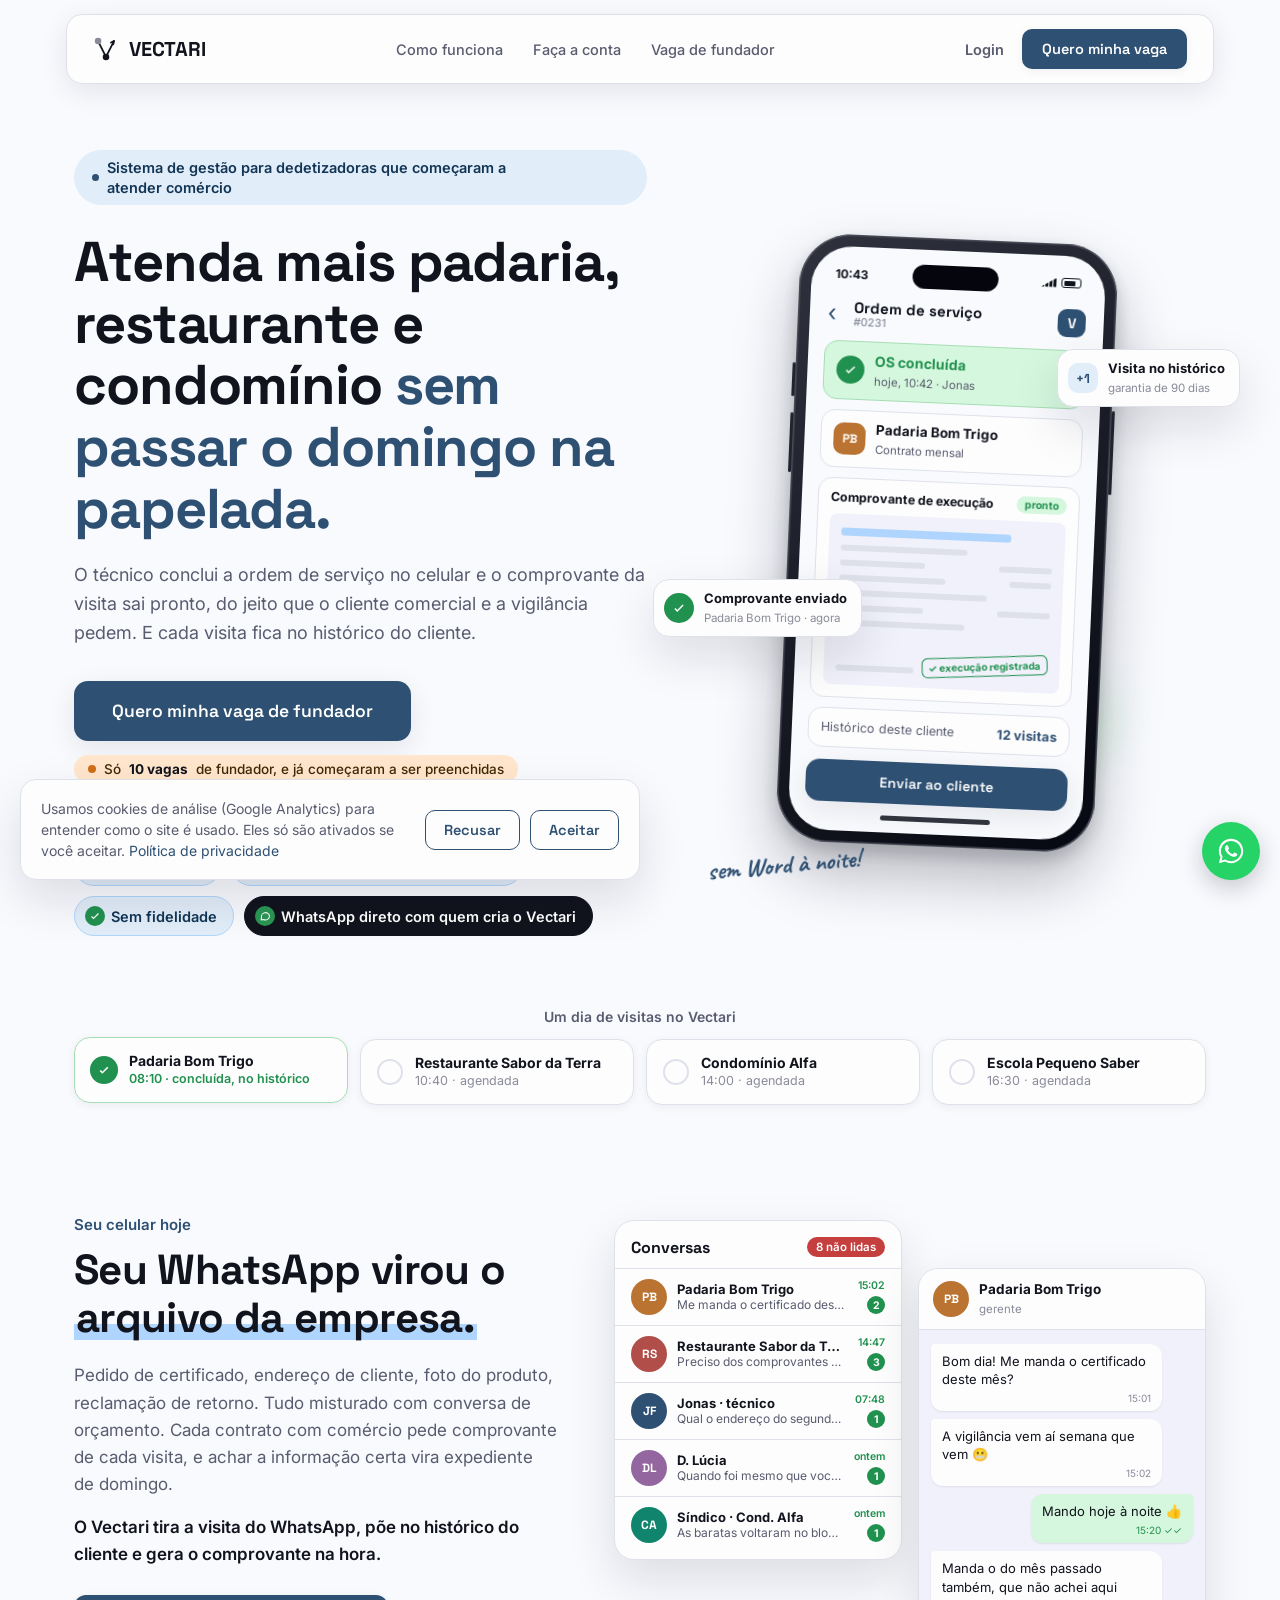
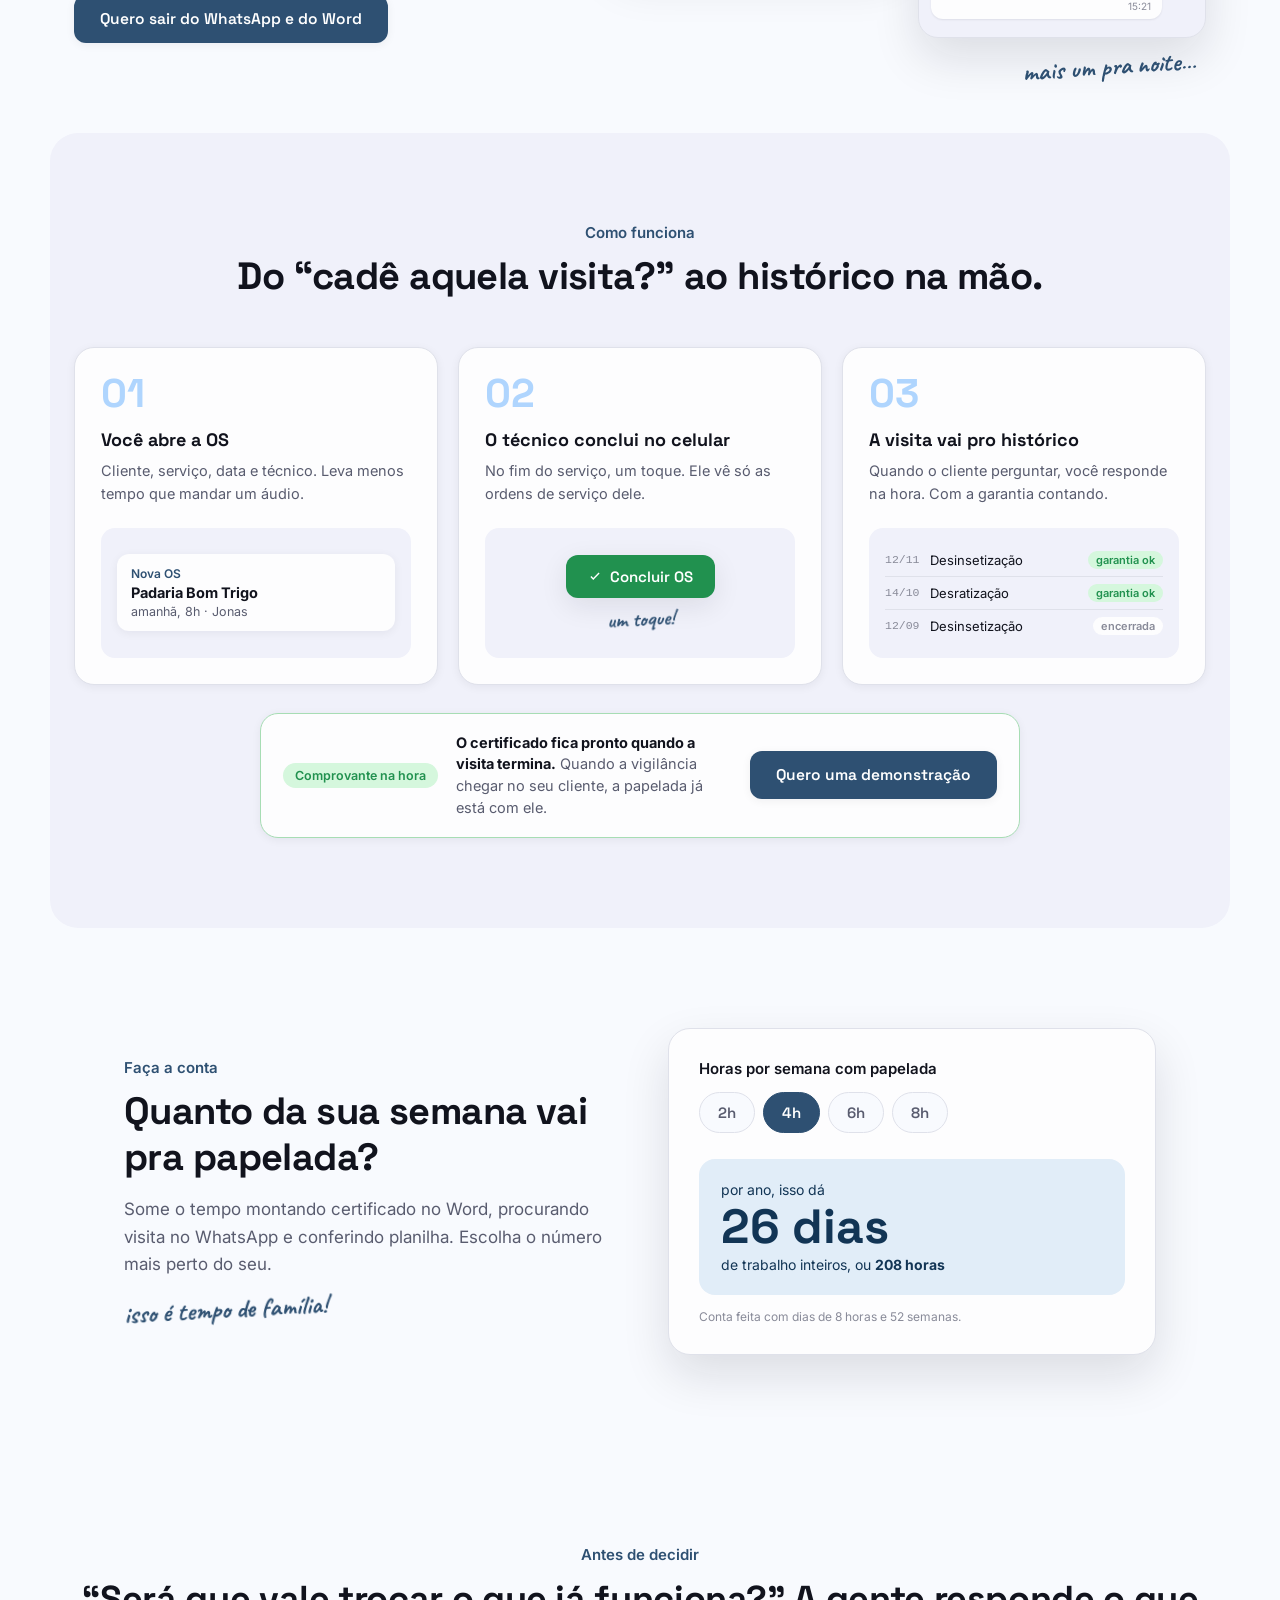
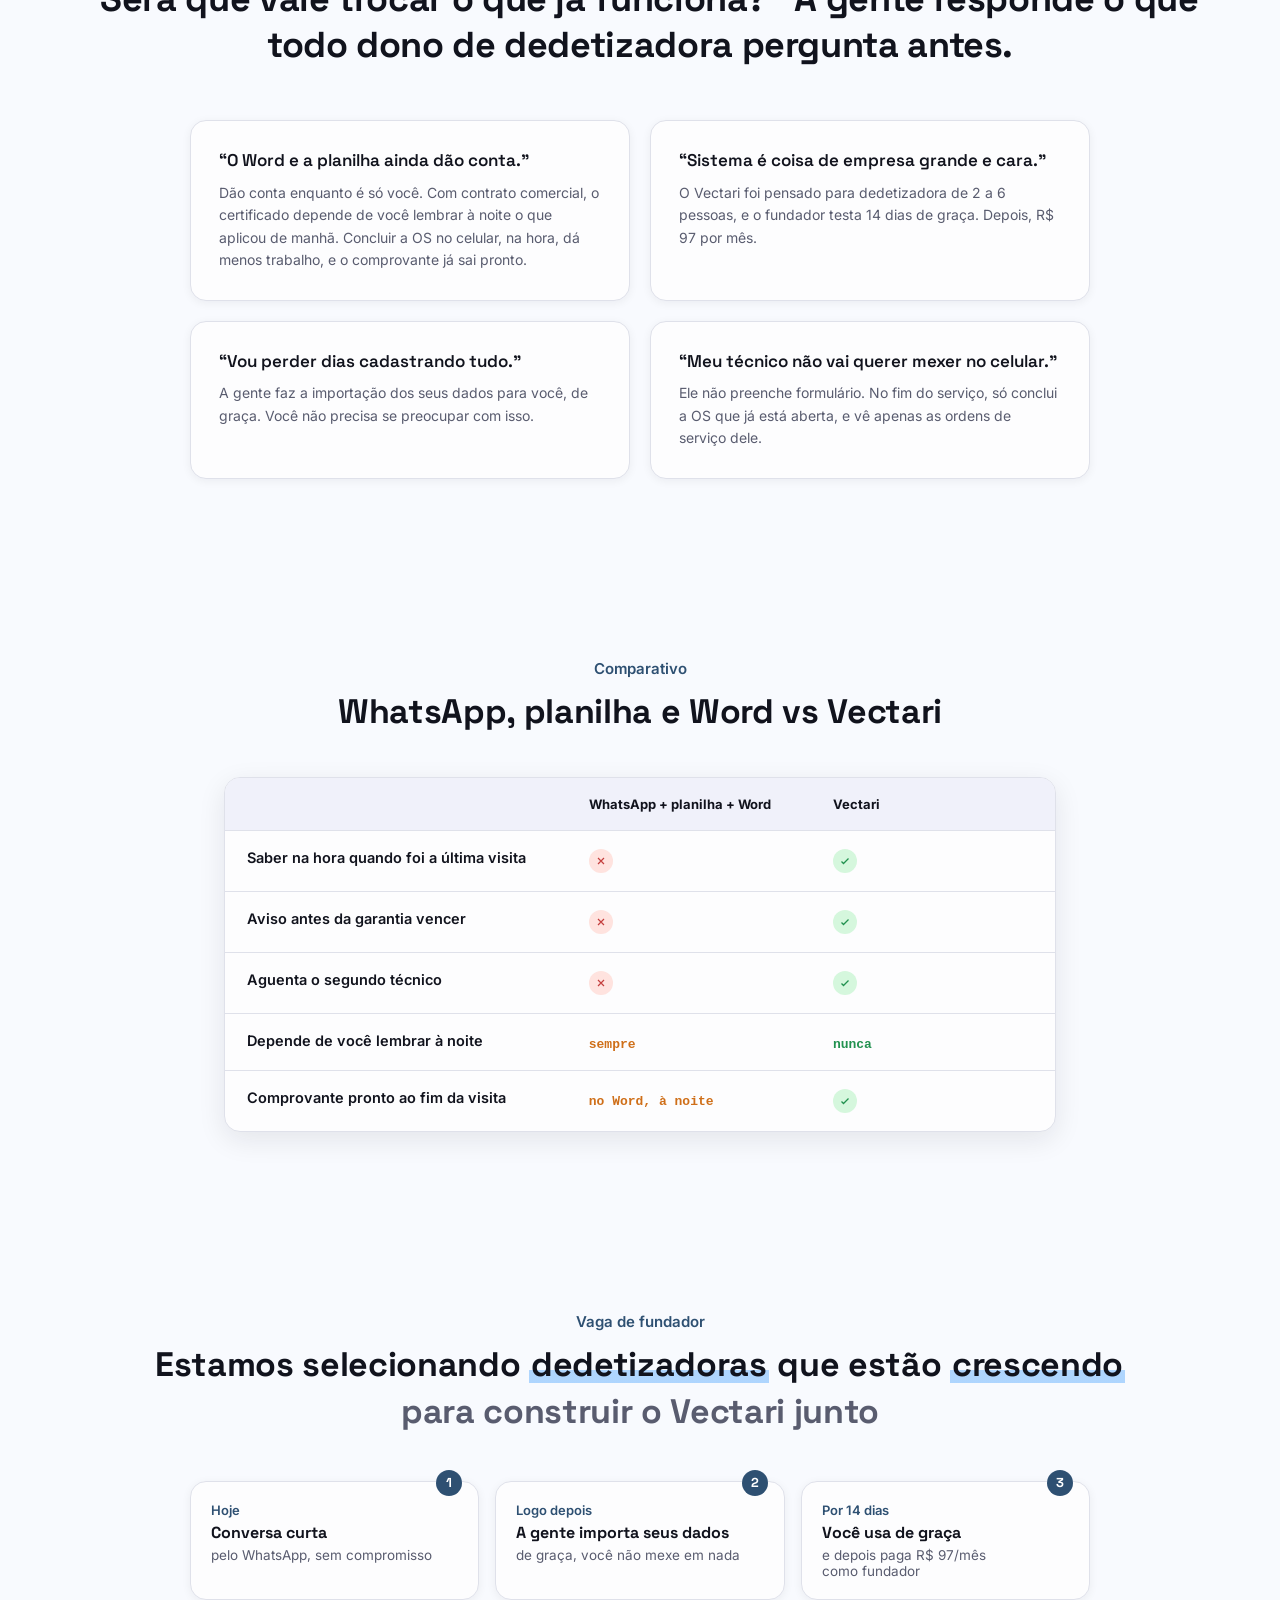
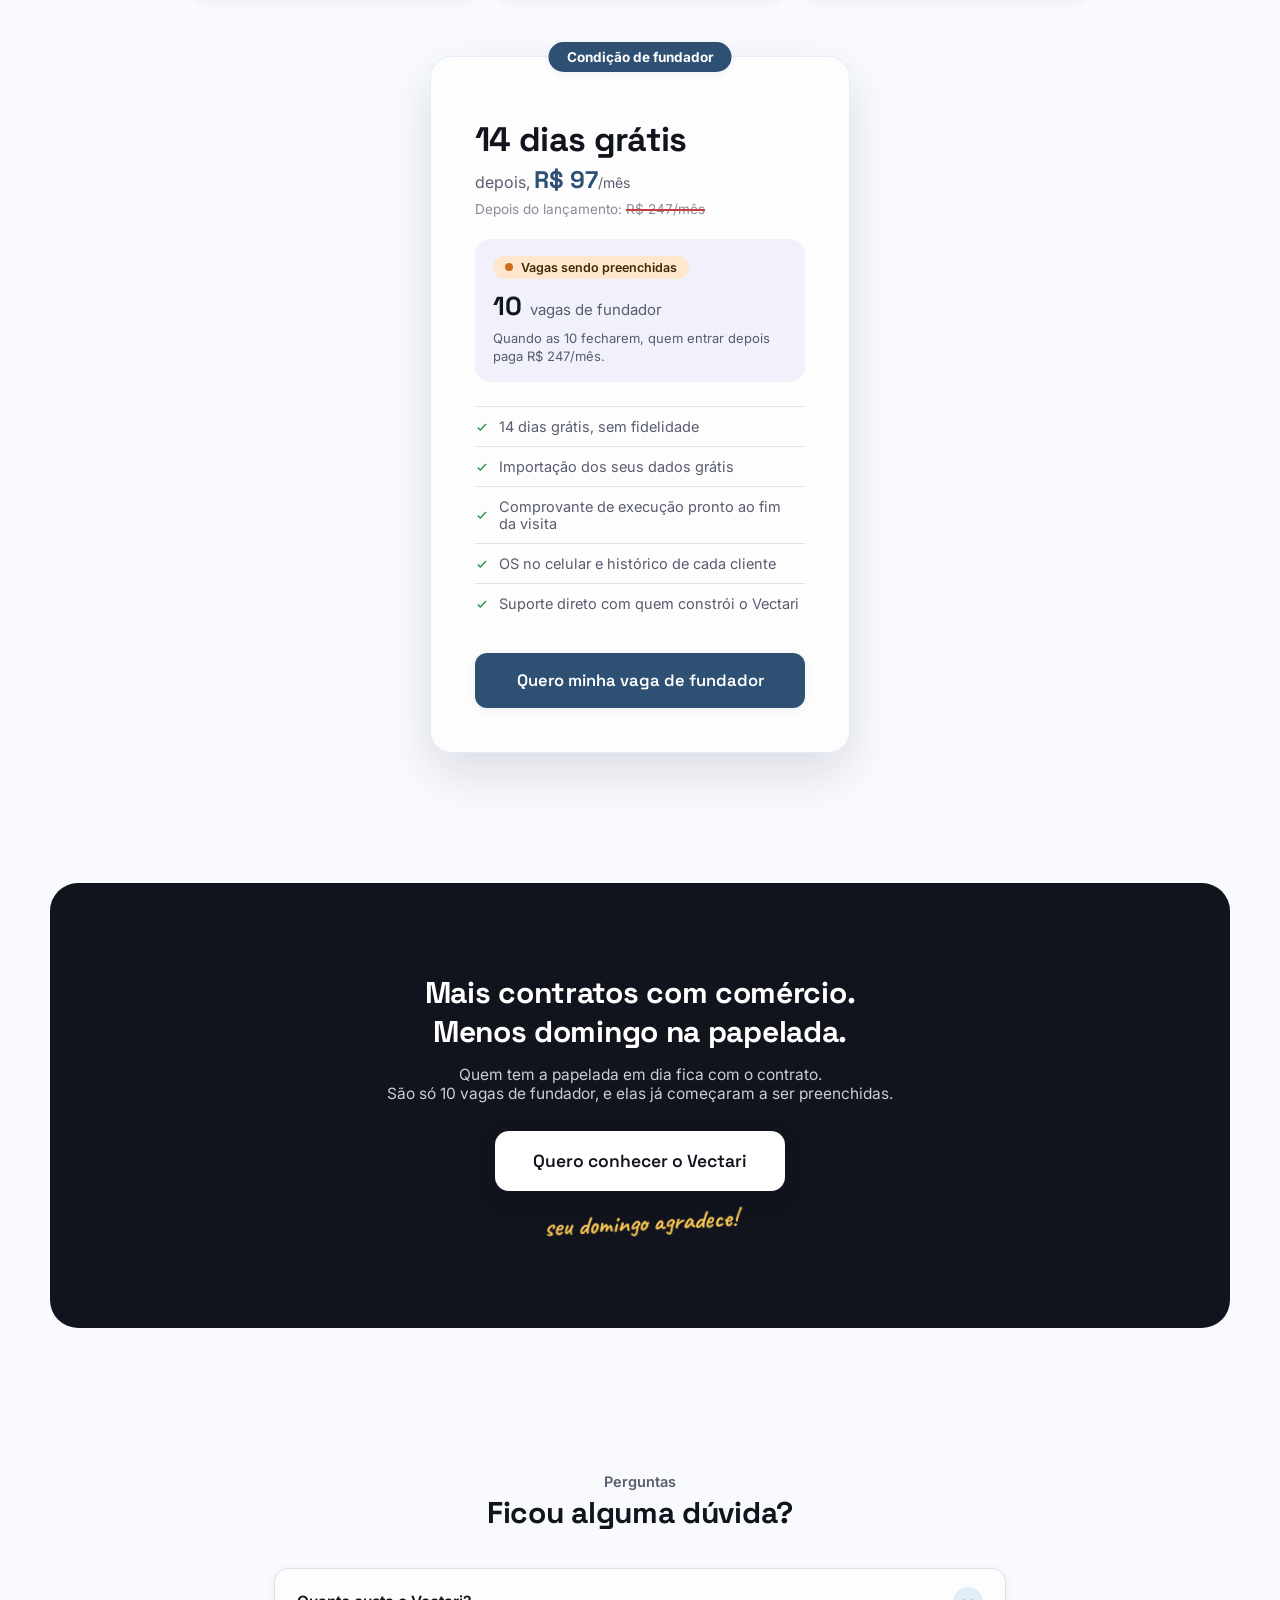
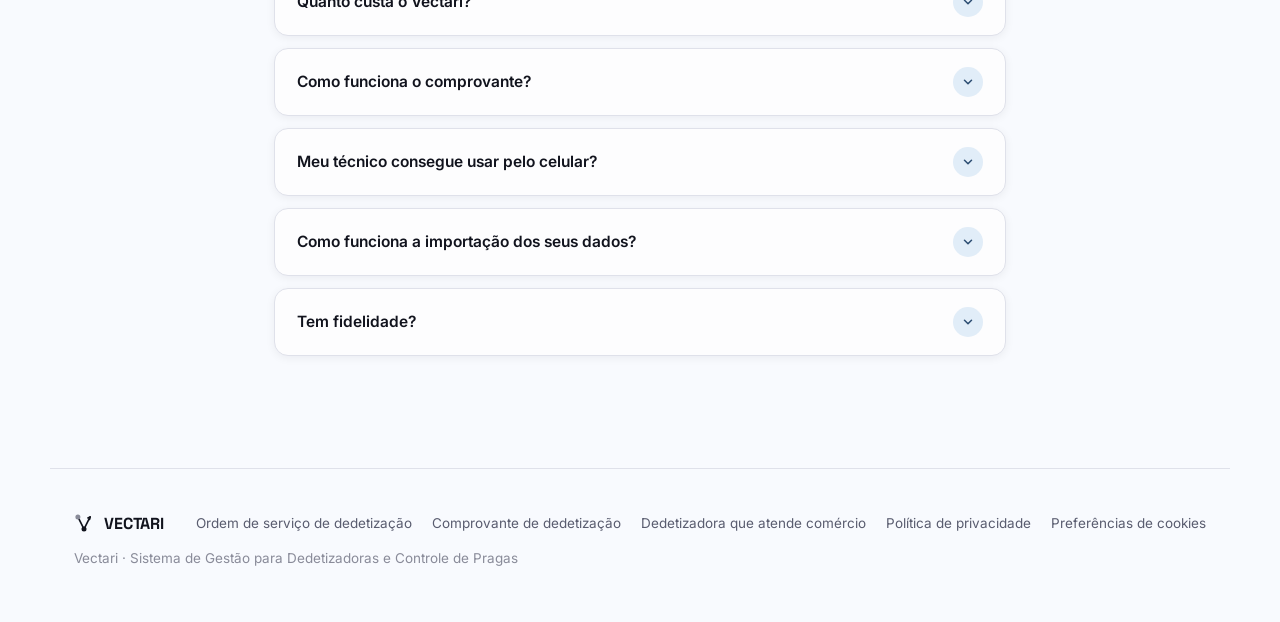
==== commit 5672664e: "feat: cookie consent, privacy policy and keyword in home H1 - GTM (and GA4) only loads after the vis" ====
--- a/index.html
+++ b/index.html
@@ -3,20 +3,43 @@
   <head>
     <meta charset="UTF-8" />
     <meta name="viewport" content="width=device-width, initial-scale=1.0" />
-    <!-- Google Tag Manager -->
+    <!-- Consentimento (LGPD) + Google Tag Manager -->
+    <!-- O GTM (e o GA4 dentro dele) só carrega depois que o visitante aceita os
+         cookies de análise. A escolha fica em localStorage "vectari-consent";
+         o banner e a revogação estão em script.js. -->
     <script>
-      (function (w, d, s, l, i) {
-        w[l] = w[l] || [];
-        w[l].push({ "gtm.start": new Date().getTime(), event: "gtm.js" });
-        var f = d.getElementsByTagName(s)[0],
-          j = d.createElement(s),
-          dl = l != "dataLayer" ? "&l=" + l : "";
-        j.async = true;
-        j.src = "https://www.googletagmanager.com/gtm.js?id=" + i + dl;
-        f.parentNode.insertBefore(j, f);
-      })(window, document, "script", "dataLayer", "GTM-P5W9NHG8");
+      window.dataLayer = window.dataLayer || [];
+      function gtag() {
+        dataLayer.push(arguments);
+      }
+      gtag("consent", "default", {
+        ad_storage: "denied",
+        ad_user_data: "denied",
+        ad_personalization: "denied",
+        analytics_storage: "denied",
+      });
+      window.vectariLoadGTM = function () {
+        if (window.vectariGTMLoaded) return;
+        window.vectariGTMLoaded = true;
+        gtag("consent", "update", { analytics_storage: "granted" });
+        (function (w, d, s, l, i) {
+          w[l] = w[l] || [];
+          w[l].push({ "gtm.start": new Date().getTime(), event: "gtm.js" });
+          var f = d.getElementsByTagName(s)[0],
+            j = d.createElement(s),
+            dl = l != "dataLayer" ? "&l=" + l : "";
+          j.async = true;
+          j.src = "https://www.googletagmanager.com/gtm.js?id=" + i + dl;
+          f.parentNode.insertBefore(j, f);
+        })(window, document, "script", "dataLayer", "GTM-P5W9NHG8");
+      };
+      try {
+        if (localStorage.getItem("vectari-consent") === "granted") {
+          window.vectariLoadGTM();
+        }
+      } catch (e) {}
     </script>
-    <!-- End Google Tag Manager -->
+    <!-- End Consentimento + Google Tag Manager -->
     <title>Vectari | Sistema de gestão para dedetizadora</title>
     <meta
       name="description"
@@ -83,16 +106,6 @@
     </script>
   </head>
   <body>
-    <!-- Google Tag Manager (noscript) -->
-    <noscript
-      ><iframe
-        src="https://www.googletagmanager.com/ns.html?id=GTM-P5W9NHG8"
-        height="0"
-        width="0"
-        style="display: none; visibility: hidden"
-      ></iframe
-    ></noscript>
-    <!-- End Google Tag Manager (noscript) -->
     <div class="site-header-wrap">
       <header class="site-header">
         <div class="logo">
@@ -140,11 +153,11 @@
     <main>
       <section class="hero">
         <div class="hero-copy">
-          <div class="eyebrow">
-            <span class="eyebrow-dot"></span>Para dedetizadoras que começaram a
-            atender comércio
-          </div>
           <h1>
+            <span class="eyebrow"
+              ><span class="eyebrow-dot"></span>Sistema de gestão para
+              dedetizadoras que começaram a atender comércio</span
+            >
             Atenda mais padaria, restaurante e condomínio
             <span>sem passar o domingo na papelada.</span>
           </h1>
@@ -1032,6 +1045,8 @@
         <a href="/ordem-de-servico-dedetizacao/">Ordem de serviço de dedetização</a>
         <a href="/comprovante-de-dedetizacao/">Comprovante de dedetização</a>
         <a href="/sistema-para-dedetizadora-que-atende-comercio/">Dedetizadora que atende comércio</a>
+        <a href="/politica-de-privacidade/">Política de privacidade</a>
+        <button type="button" class="link-button" data-cookie-prefs>Preferências de cookies</button>
       </nav>
       <p>Vectari · Sistema de Gestão para Dedetizadoras e Controle de Pragas</p>
     </footer>
--- a/styles.css
+++ b/styles.css
@@ -935,3 +935,70 @@
 .footer-links { display: flex; gap: 8px 20px; flex-wrap: wrap; font-size: 13.5px; }
 .footer-links a { color: var(--ink-dim); text-decoration: none; }
 .footer-links a:hover { color: var(--primary); }
+
+/* H1 da home: o selo faz parte do título (SEO) mas mantém o visual de antes */
+.hero h1 .eyebrow {
+  display: flex;
+  width: fit-content;
+  color: var(--primary-dark);
+  letter-spacing: normal;
+}
+
+/* ─── Banner de cookies (LGPD) ─────────────────────────────── */
+.cookie-banner {
+  position: fixed;
+  left: 20px;
+  right: 96px; /* não cobre o botão do WhatsApp */
+  bottom: 20px;
+  z-index: 95;
+  max-width: 620px;
+  background: var(--surface);
+  border: 1px solid var(--border);
+  border-radius: 16px;
+  box-shadow: var(--shadow-lg);
+  padding: 18px 20px;
+  display: flex;
+  gap: 16px;
+  align-items: center;
+  flex-wrap: wrap;
+}
+.cookie-banner[hidden] { display: none; }
+.cookie-banner p { margin: 0; flex: 1 1 280px; font-size: 14px; line-height: 1.5; color: var(--ink-dim); }
+.cookie-banner a { color: var(--primary); }
+.cookie-actions { display: flex; gap: 10px; }
+/* Aceitar e recusar com o mesmo destaque, como orienta a ANPD */
+.cookie-actions button {
+  font-family: var(--font-display);
+  font-weight: 600;
+  font-size: 14.5px;
+  padding: 10px 18px;
+  border-radius: 10px;
+  border: 1.5px solid var(--primary);
+  background: var(--surface);
+  color: var(--primary);
+  cursor: pointer;
+}
+.cookie-actions button:hover { background: var(--primary-soft); }
+.cookie-actions button:focus-visible { outline: 3px solid var(--primary); outline-offset: 2px; }
+body.modal-aberto .cookie-banner { display: none; }
+.footer-links button.link-button {
+  font: inherit;
+  color: var(--ink-dim);
+  background: none;
+  border: 0;
+  padding: 0;
+  cursor: pointer;
+}
+.footer-links button.link-button:hover { color: var(--primary); }
+@media (max-width: 640px) {
+  .cookie-banner { left: 12px; right: 12px; bottom: 88px; }
+}
+
+/* Política de privacidade */
+.legal { max-width: 760px; margin: 0 auto; padding: 24px 24px 80px; }
+.legal h1 { font-family: var(--font-display); font-size: clamp(30px, 4vw, 42px); line-height: 1.15; margin: 8px 0 8px; color: var(--ink); }
+.legal .updated { color: var(--ink-faint); font-size: 14px; margin: 0 0 32px; }
+.legal h2 { font-family: var(--font-display); font-size: 21px; margin: 36px 0 10px; color: var(--ink); }
+.legal p, .legal li { font-size: 16px; line-height: 1.7; color: var(--ink-dim); }
+.legal ul { padding-left: 22px; }
+.legal a { color: var(--primary); }
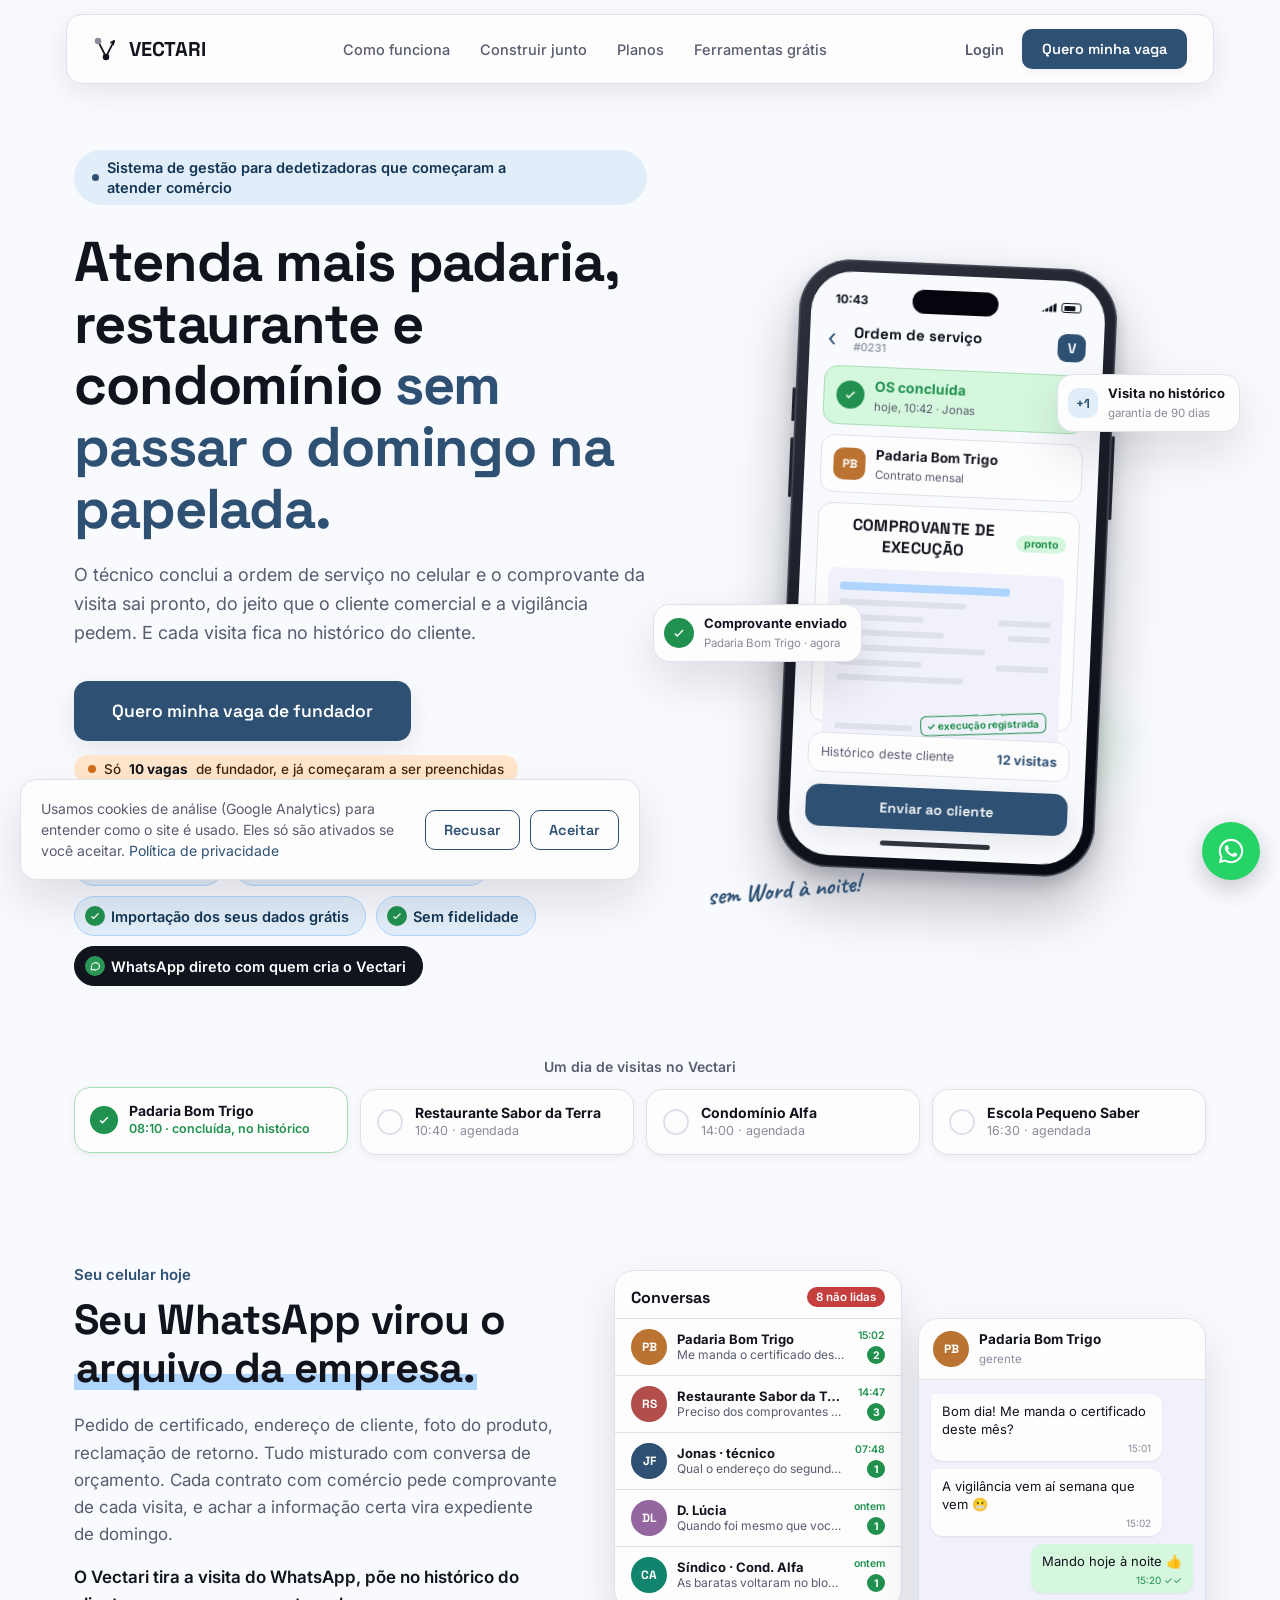
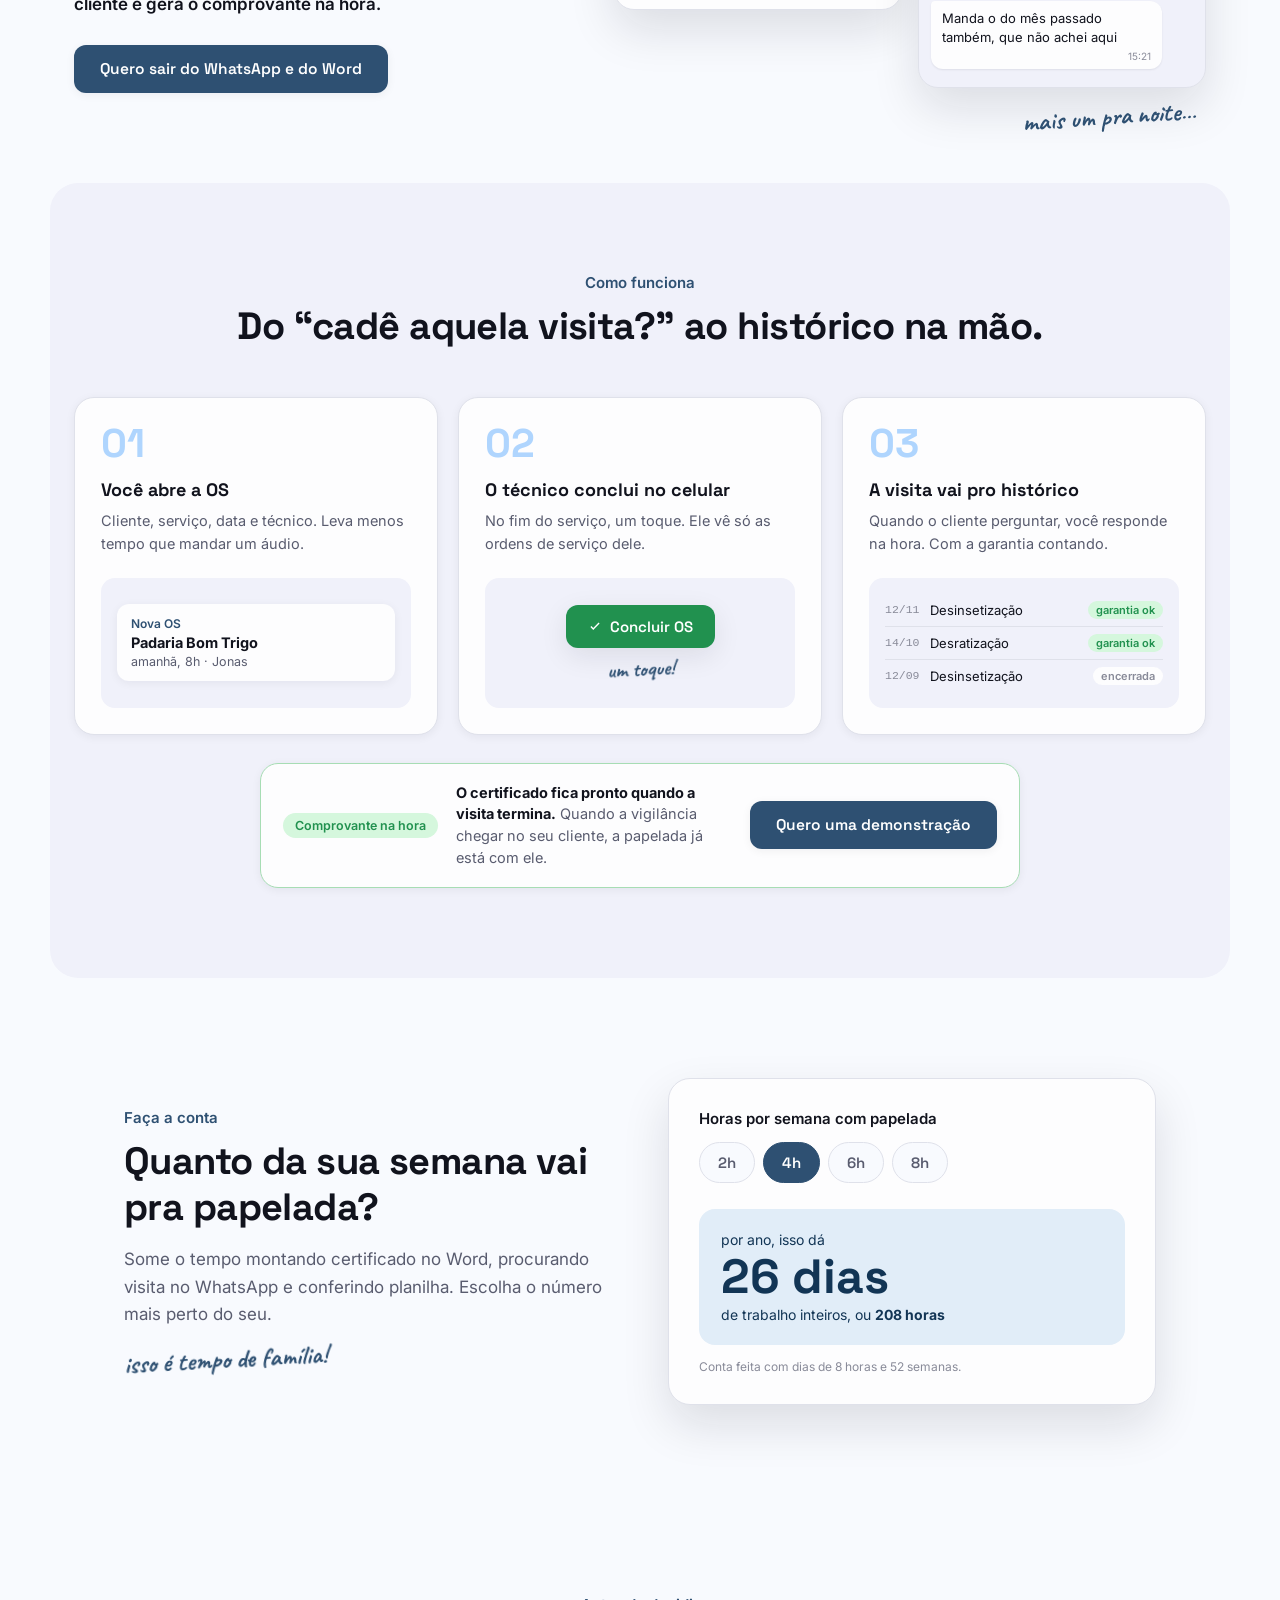
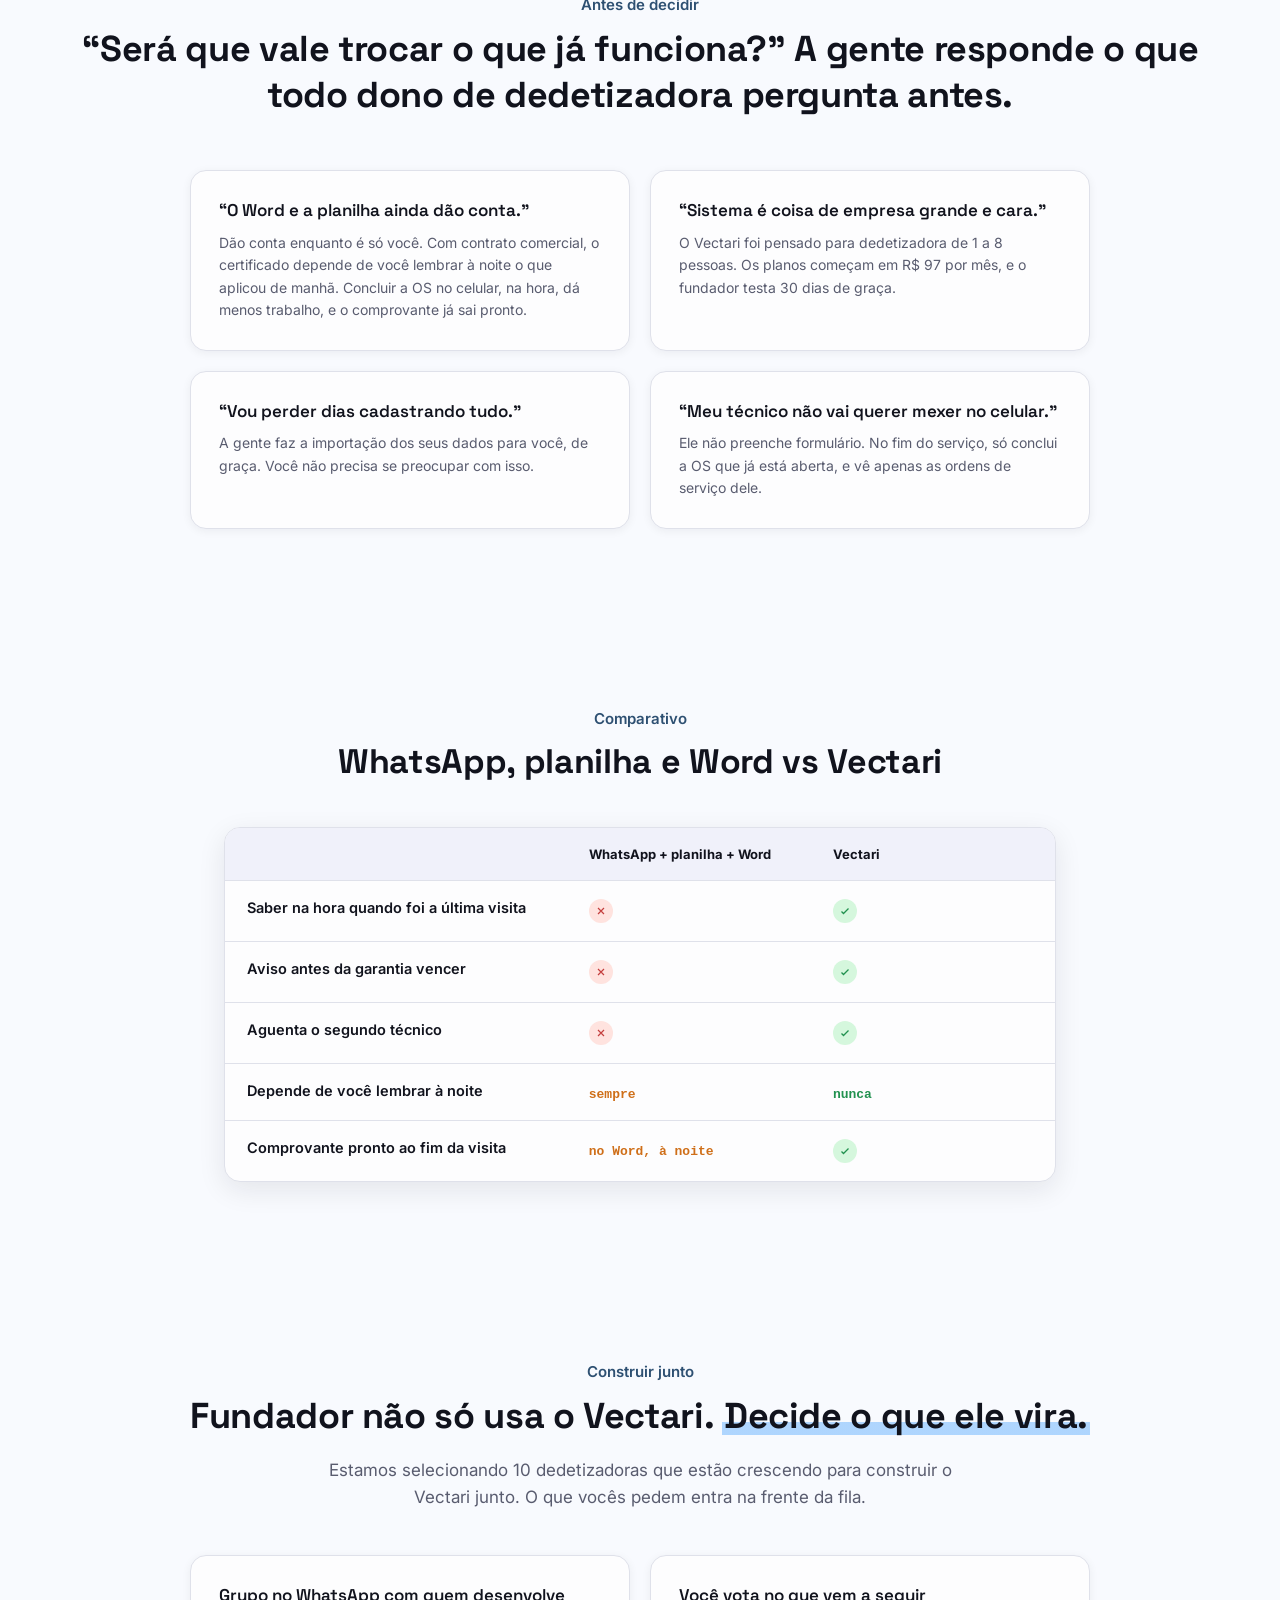
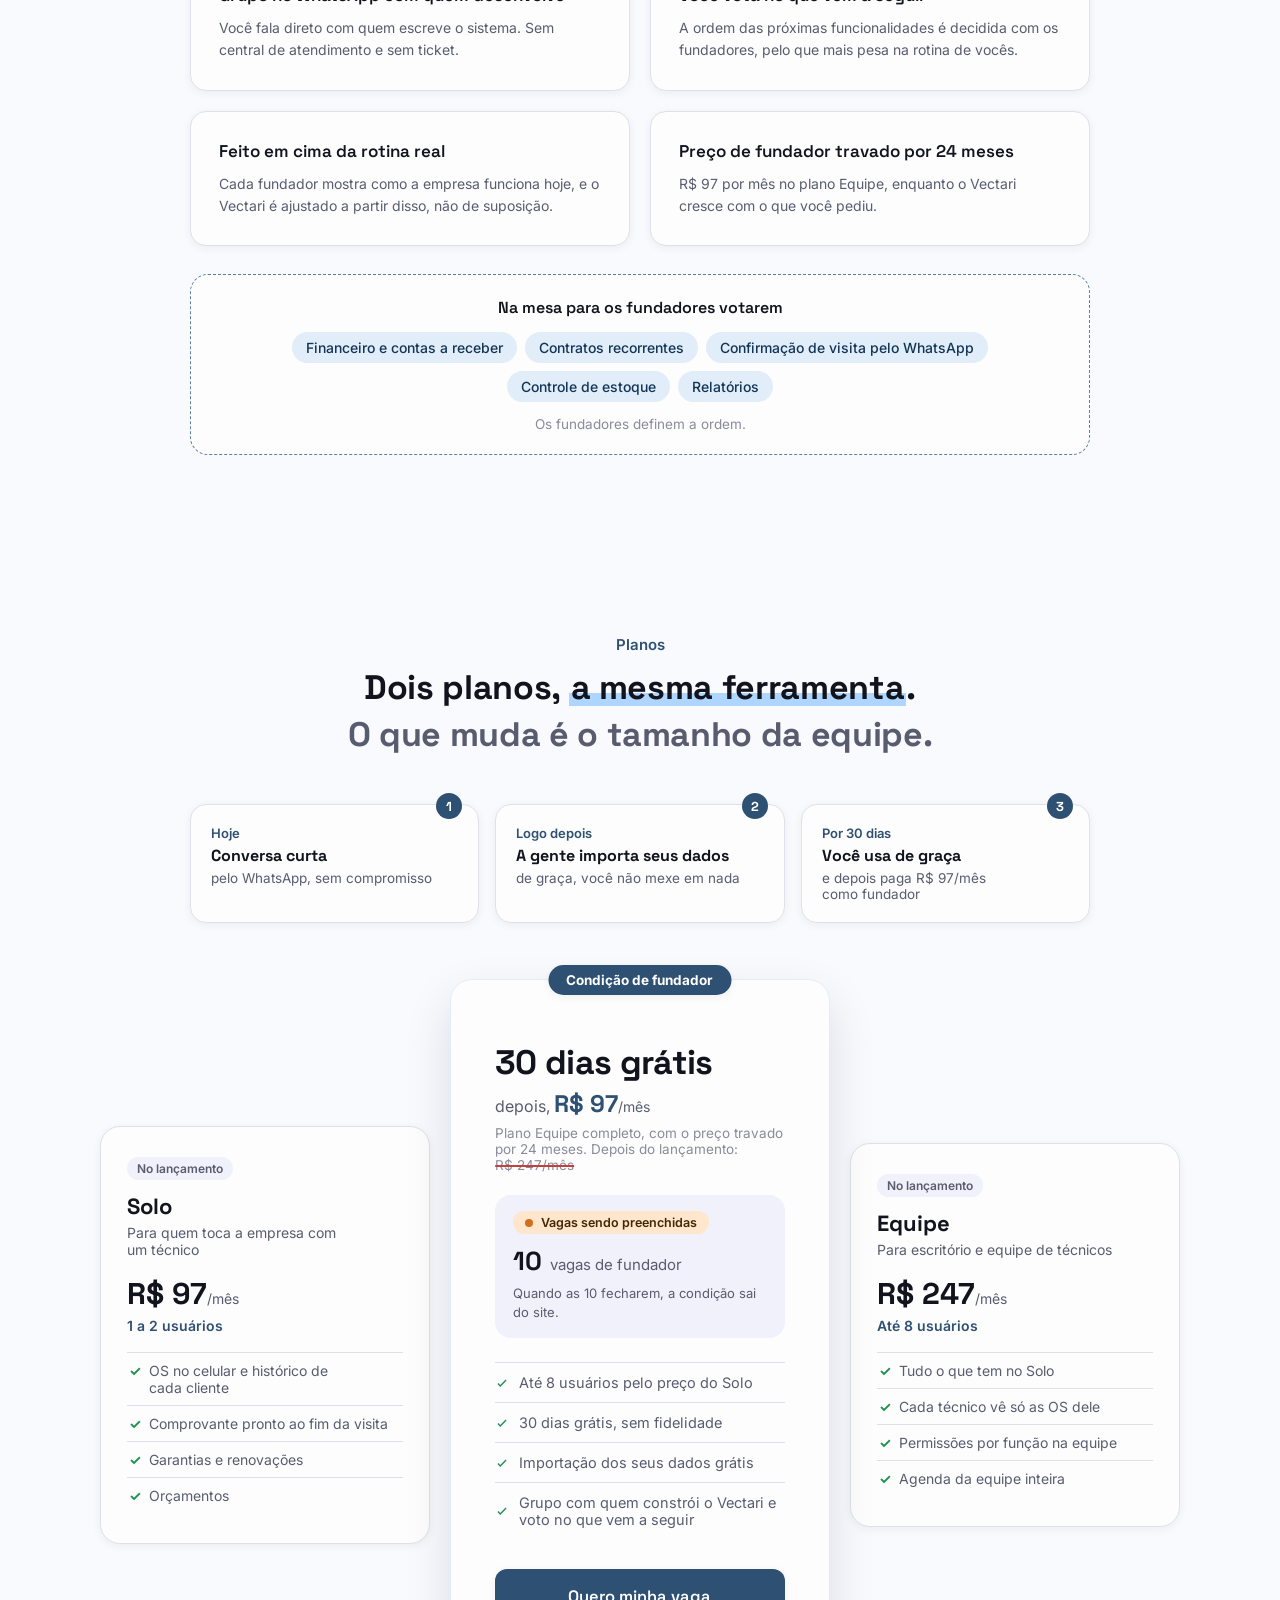
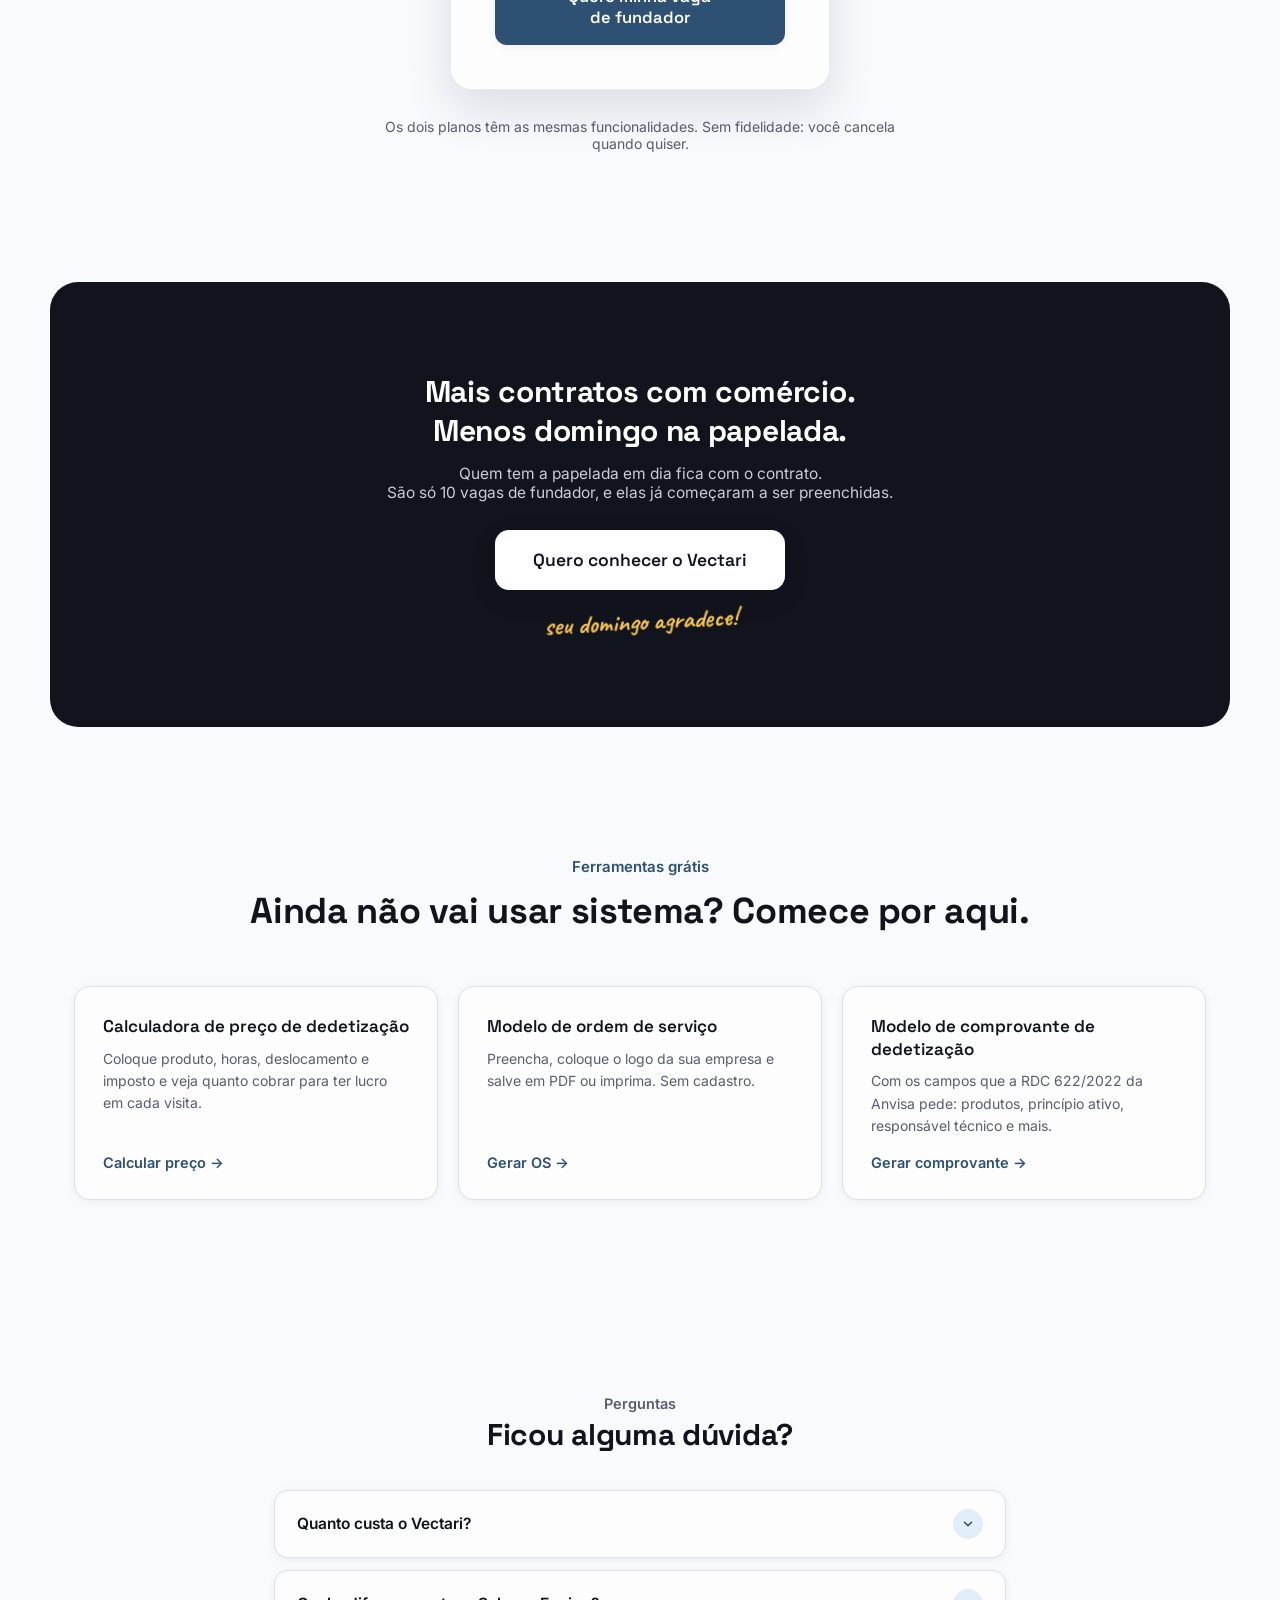
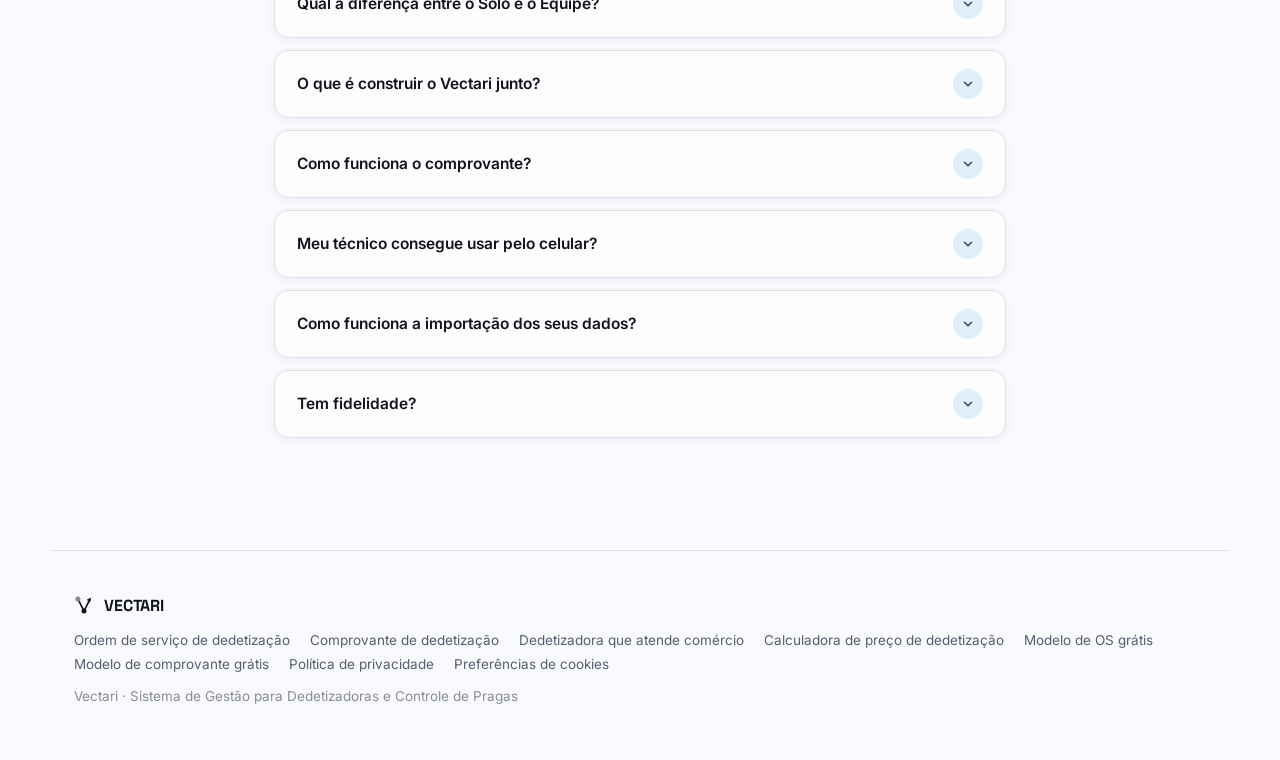
==== commit c7346c4a: "feat: planos Solo/Equipe, seção construir junto e ferramentas grátis - Seção "Construir junto" com g" ====
--- a/index.html
+++ b/index.html
@@ -134,8 +134,9 @@
         </div>
         <nav class="nav-links">
           <a href="#como-funciona">Como funciona</a>
-          <a href="#conta">Faça a conta</a>
-          <a href="#planos">Vaga de fundador</a>
+          <a href="#construir-junto">Construir junto</a>
+          <a href="#planos">Planos</a>
+          <a href="#ferramentas">Ferramentas grátis</a>
         </nav>
         <div class="nav-cta">
           <a
@@ -189,7 +190,20 @@
                   aria-hidden="true"
                 >
                   <path d="M5 13l4 4L19 7" /></svg
-                >14 dias grátis</span
+                >30 dias grátis</span
+              >
+              <span
+                ><svg
+                  width="14"
+                  height="14"
+                  viewBox="0 0 24 24"
+                  fill="none"
+                  stroke="currentColor"
+                  stroke-width="2.4"
+                  aria-hidden="true"
+                >
+                  <path d="M5 13l4 4L19 7" /></svg
+                >Preço travado por 24 meses</span
               >
               <span
                 ><svg
@@ -689,8 +703,9 @@
           <div class="feature-card">
             <h3>“Sistema é coisa de empresa grande e cara.”</h3>
             <p>
-              O Vectari foi pensado para dedetizadora de 2 a 6 pessoas, e o
-              fundador testa 14 dias de graça. Depois, R$ 97 por mês.
+              O Vectari foi pensado para dedetizadora de 1 a 8 pessoas. Os
+              planos começam em R$ 97 por mês, e o fundador testa 30 dias de
+              graça.
             </p>
           </div>
           <div class="feature-card">
@@ -841,14 +856,66 @@
         </div>
       </section>
 
+      <section id="construir-junto" class="features build" data-reveal>
+        <p class="kicker center">Construir junto</p>
+        <h2>
+          Fundador não só usa o Vectari.
+          <mark class="hl">Decide o que ele vira.</mark>
+        </h2>
+        <p class="build-lead">
+          Estamos selecionando 10 dedetizadoras que estão crescendo para
+          construir o Vectari junto. O que vocês pedem entra na frente da fila.
+        </p>
+        <div class="feature-grid two" data-stagger>
+          <div class="feature-card">
+            <h3>Grupo no WhatsApp com quem desenvolve</h3>
+            <p>
+              Você fala direto com quem escreve o sistema. Sem central de
+              atendimento e sem ticket.
+            </p>
+          </div>
+          <div class="feature-card">
+            <h3>Você vota no que vem a seguir</h3>
+            <p>
+              A ordem das próximas funcionalidades é decidida com os
+              fundadores, pelo que mais pesa na rotina de vocês.
+            </p>
+          </div>
+          <div class="feature-card">
+            <h3>Feito em cima da rotina real</h3>
+            <p>
+              Cada fundador mostra como a empresa funciona hoje, e o Vectari é
+              ajustado a partir disso, não de suposição.
+            </p>
+          </div>
+          <div class="feature-card">
+            <h3>Preço de fundador travado por 24 meses</h3>
+            <p>
+              R$ 97 por mês no plano Equipe, enquanto o Vectari cresce com o
+              que você pediu.
+            </p>
+          </div>
+        </div>
+        <div class="vote-box">
+          <p class="vote-title">Na mesa para os fundadores votarem</p>
+          <ul class="vote-list">
+            <li>Financeiro e contas a receber</li>
+            <li>Contratos recorrentes</li>
+            <li>Confirmação de visita pelo WhatsApp</li>
+            <li>Controle de estoque</li>
+            <li>Relatórios</li>
+          </ul>
+          <p class="vote-foot">Os fundadores definem a ordem.</p>
+        </div>
+      </section>
+
       <section id="planos" class="pricing" data-reveal>
-        <p class="kicker center">Vaga de fundador</p>
+        <p class="kicker center">Planos</p>
         <h2>
           <span class="h2-line"
-            >Estamos selecionando <mark class="hl">dedetizadoras</mark> que
-            estão <mark class="hl">crescendo</mark></span
+            >Dois planos, <mark class="hl">a mesma ferramenta</mark>.</span
           >
-          <span class="h2-line">para construir o Vectari junto</span>
+          <span class="h2-line">O que muda é o tamanho da equipe.</span>
         </h2>
         <ol class="timeline" data-stagger>
           <li>
@@ -861,103 +928,125 @@
             ><span>de graça, você não mexe em nada</span>
           </li>
           <li>
-            <span class="tl-when">Por 14 dias</span><b>Você usa de graça</b
+            <span class="tl-when">Por 30 dias</span><b>Você usa de graça</b
             ><span>e depois paga R$ 97/mês como fundador</span>
           </li>
         </ol>
-        <div class="price-card">
-          <div class="price-badge">Condição de fundador</div>
-          <div class="price-block">
-            <p class="price-free">14 dias grátis</p>
-            <p class="price-then">
-              depois, <strong>R$ 97</strong><span>/mês</span>
-            </p>
-            <p class="price-anchor">
-              Depois do lançamento: <s>R$ 247/mês</s>
-            </p>
-          </div>
-
-          <div class="vagas">
-            <div class="vagas-live">
-              <span class="vagas-pulse" aria-hidden="true"></span>
-              Vagas sendo preenchidas
-            </div>
-            <p class="vagas-total"><b>10</b> vagas de fundador</p>
-            <p class="vagas-foot">
-              Quando as 10 fecharem, quem entrar depois paga R$ 247/mês.
-            </p>
-          </div>
-          <ul data-stagger>
-            <li>
-              <svg
-                width="14"
-                height="14"
-                viewBox="0 0 24 24"
-                fill="none"
-                stroke="currentColor"
-                stroke-width="2.4"
-                aria-hidden="true"
-              >
-                <path d="M5 13l4 4L19 7" /></svg
-              >14 dias grátis, sem fidelidade
-            </li>
-            <li>
-              <svg
-                width="14"
-                height="14"
-                viewBox="0 0 24 24"
-                fill="none"
-                stroke="currentColor"
-                stroke-width="2.4"
-                aria-hidden="true"
-              >
-                <path d="M5 13l4 4L19 7" /></svg
-              >Importação dos seus dados grátis
-            </li>
-            <li>
-              <svg
-                width="14"
-                height="14"
-                viewBox="0 0 24 24"
-                fill="none"
-                stroke="currentColor"
-                stroke-width="2.4"
-                aria-hidden="true"
-              >
-                <path d="M5 13l4 4L19 7" /></svg
-              >Comprovante de execução pronto ao fim da visita
-            </li>
-            <li>
-              <svg
-                width="14"
-                height="14"
-                viewBox="0 0 24 24"
-                fill="none"
-                stroke="currentColor"
-                stroke-width="2.4"
-                aria-hidden="true"
-              >
-                <path d="M5 13l4 4L19 7" /></svg
-              >OS no celular e histórico de cada cliente
-            </li>
-            <li>
-              <svg
-                width="14"
-                height="14"
-                viewBox="0 0 24 24"
-                fill="none"
-                stroke="currentColor"
-                stroke-width="2.4"
-                aria-hidden="true"
-              >
-                <path d="M5 13l4 4L19 7" /></svg
-              >Suporte direto com quem constrói o Vectari
-            </li>
-          </ul>
-          <button onclick="ctaClick()" class="cta-btn block">
-            Quero minha vaga de fundador
-          </button>
-        </div>
+        <div class="plans">
+          <article class="plan-card">
+            <p class="plan-tag">No lançamento</p>
+            <h3 class="plan-name">Solo</h3>
+            <p class="plan-who">Para quem toca a empresa com um técnico</p>
+            <p class="plan-price"><strong>R$ 97</strong><span>/mês</span></p>
+            <p class="plan-seats">1 a 2 usuários</p>
+            <ul>
+              <li>OS no celular e histórico de cada cliente</li>
+              <li>Comprovante pronto ao fim da visita</li>
+              <li>Garantias e renovações</li>
+              <li>Orçamentos</li>
+            </ul>
+          </article>
+
+          <article class="price-card">
+            <div class="price-badge">Condição de fundador</div>
+            <div class="price-block">
+              <p class="price-free">30 dias grátis</p>
+              <p class="price-then">
+                depois, <strong>R$ 97</strong><span>/mês</span>
+              </p>
+              <p class="price-anchor">
+                Plano Equipe completo, com o preço travado por 24 meses.
+                Depois do lançamento: <s>R$ 247/mês</s>
+              </p>
+            </div>
+
+            <div class="vagas">
+              <div class="vagas-live">
+                <span class="vagas-pulse" aria-hidden="true"></span>
+                Vagas sendo preenchidas
+              </div>
+              <p class="vagas-total"><b>10</b> vagas de fundador</p>
+              <p class="vagas-foot">
+                Quando as 10 fecharem, a condição sai do site.
+              </p>
+            </div>
+            <ul data-stagger>
+              <li>
+                <svg
+                  width="14"
+                  height="14"
+                  viewBox="0 0 24 24"
+                  fill="none"
+                  stroke="currentColor"
+                  stroke-width="2.4"
+                  aria-hidden="true"
+                >
+                  <path d="M5 13l4 4L19 7" /></svg
+                >Até 8 usuários pelo preço do Solo
+              </li>
+              <li>
+                <svg
+                  width="14"
+                  height="14"
+                  viewBox="0 0 24 24"
+                  fill="none"
+                  stroke="currentColor"
+                  stroke-width="2.4"
+                  aria-hidden="true"
+                >
+                  <path d="M5 13l4 4L19 7" /></svg
+                >30 dias grátis, sem fidelidade
+              </li>
+              <li>
+                <svg
+                  width="14"
+                  height="14"
+                  viewBox="0 0 24 24"
+                  fill="none"
+                  stroke="currentColor"
+                  stroke-width="2.4"
+                  aria-hidden="true"
+                >
+                  <path d="M5 13l4 4L19 7" /></svg
+                >Importação dos seus dados grátis
+              </li>
+              <li>
+                <svg
+                  width="14"
+                  height="14"
+                  viewBox="0 0 24 24"
+                  fill="none"
+                  stroke="currentColor"
+                  stroke-width="2.4"
+                  aria-hidden="true"
+                >
+                  <path d="M5 13l4 4L19 7" /></svg
+                >Grupo com quem constrói o Vectari e voto no que vem a seguir
+              </li>
+            </ul>
+            <button onclick="ctaClick()" class="cta-btn block">
+              Quero minha vaga de fundador
+            </button>
+          </article>
+
+          <article class="plan-card">
+            <p class="plan-tag">No lançamento</p>
+            <h3 class="plan-name">Equipe</h3>
+            <p class="plan-who">Para escritório e equipe de técnicos</p>
+            <p class="plan-price"><strong>R$ 247</strong><span>/mês</span></p>
+            <p class="plan-seats">Até 8 usuários</p>
+            <ul>
+              <li>Tudo o que tem no Solo</li>
+              <li>Cada técnico vê só as OS dele</li>
+              <li>Permissões por função na equipe</li>
+              <li>Agenda da equipe inteira</li>
+            </ul>
+          </article>
+        </div>
+        <p class="plans-note">
+          Os dois planos têm as mesmas funcionalidades. Sem fidelidade: você
+          cancela quando quiser.
+        </p>
       </section>
 
       <section class="final-cta" data-reveal>
@@ -975,15 +1064,65 @@
         <span class="hand on-dark">seu domingo agradece!</span>
       </section>
 
+      <section id="ferramentas" class="features tools-hub" data-reveal>
+        <p class="kicker center">Ferramentas grátis</p>
+        <h2>Ainda não vai usar sistema? Comece por aqui.</h2>
+        <div class="feature-grid" data-stagger>
+          <a class="feature-card tool-link" href="/calculadora-preco-dedetizacao/">
+            <h3>Calculadora de preço de dedetização</h3>
+            <p>
+              Coloque produto, horas, deslocamento e imposto e veja quanto
+              cobrar para ter lucro em cada visita.
+            </p>
+            <span class="tool-go">Calcular preço →</span>
+          </a>
+          <a class="feature-card tool-link" href="/modelo-ordem-de-servico-dedetizacao/">
+            <h3>Modelo de ordem de serviço</h3>
+            <p>
+              Preencha, coloque o logo da sua empresa e salve em PDF ou
+              imprima. Sem cadastro.
+            </p>
+            <span class="tool-go">Gerar OS →</span>
+          </a>
+          <a class="feature-card tool-link" href="/modelo-comprovante-dedetizacao/">
+            <h3>Modelo de comprovante de dedetização</h3>
+            <p>
+              Com os campos que a RDC 622/2022 da Anvisa pede: produtos,
+              princípio ativo, responsável técnico e mais.
+            </p>
+            <span class="tool-go">Gerar comprovante →</span>
+          </a>
+        </div>
+      </section>
+
       <section class="faq" data-stagger>
         <p class="kicker center">Perguntas</p>
         <h2>Ficou alguma dúvida?</h2>
         <details>
           <summary>Quanto custa o Vectari?</summary>
           <p>
-            Quem entra como fundador testa 14 dias de graça e depois
-            paga R$ 97 por mês. Depois do lançamento, o plano vai custar
-            R$ 247 por mês. São só 10 vagas de fundador.
+            São dois planos: Solo, R$ 97 por mês para 1 a 2 usuários, e
+            Equipe, R$ 247 por mês para até 8 usuários. Quem entra como
+            fundador testa 30 dias de graça e paga R$ 97 por mês no plano
+            Equipe, com o preço travado por 24 meses. São só 10 vagas de
+            fundador.
+          </p>
+        </details>
+        <details>
+          <summary>Qual a diferença entre o Solo e o Equipe?</summary>
+          <p>
+            Só o número de pessoas que usam. As funcionalidades são as mesmas
+            nos dois planos. O Solo é para até 2 usuários, como o dono e um
+            técnico. O Equipe é para até 8.
+          </p>
+        </details>
+        <details>
+          <summary>O que é construir o Vectari junto?</summary>
+          <p>
+            Os fundadores entram num grupo no WhatsApp com quem desenvolve o
+            Vectari, contam como a empresa funciona e votam na ordem das
+            próximas funcionalidades, como financeiro, contratos recorrentes e
+            confirmação de visita pelo WhatsApp.
           </p>
         </details>
         <details>
@@ -1045,6 +1184,9 @@
         <a href="/ordem-de-servico-dedetizacao/">Ordem de serviço de dedetização</a>
         <a href="/comprovante-de-dedetizacao/">Comprovante de dedetização</a>
         <a href="/sistema-para-dedetizadora-que-atende-comercio/">Dedetizadora que atende comércio</a>
+        <a href="/calculadora-preco-dedetizacao/">Calculadora de preço de dedetização</a>
+        <a href="/modelo-ordem-de-servico-dedetizacao/">Modelo de OS grátis</a>
+        <a href="/modelo-comprovante-dedetizacao/">Modelo de comprovante grátis</a>
         <a href="/politica-de-privacidade/">Política de privacidade</a>
         <button type="button" class="link-button" data-cookie-prefs>Preferências de cookies</button>
       </nav>
--- a/styles.css
+++ b/styles.css
@@ -1002,3 +1002,121 @@
 .legal p, .legal li { font-size: 16px; line-height: 1.7; color: var(--ink-dim); }
 .legal ul { padding-left: 22px; }
 .legal a { color: var(--primary); }
+
+/* ─── Construir junto ──────────────────────────────────────── */
+.build h2 { margin-bottom: 18px; }
+.build-lead { max-width: 640px; margin: 0 auto 44px; text-align: center; font-size: 17px; line-height: 1.6; color: var(--ink-dim); }
+.vote-box { max-width: 900px; margin: 28px auto 0; background: var(--surface); border: 1.5px dashed var(--primary-light); border-radius: 18px; padding: 22px 24px; text-align: center; }
+.vote-title { margin: 0 0 14px; font-family: var(--font-display); font-weight: 600; font-size: 16px; color: var(--ink); }
+.vote-list { list-style: none; margin: 0; padding: 0; display: flex; flex-wrap: wrap; justify-content: center; gap: 8px; }
+.vote-list li { font-size: 14px; font-weight: 500; color: var(--primary-dark); background: var(--primary-soft); padding: 7px 14px; border-radius: 999px; }
+.vote-foot { margin: 14px 0 0; font-size: 13.5px; color: var(--ink-faint); }
+
+/* ─── Planos (Solo · Fundador · Equipe) ────────────────────── */
+.plans { display: grid; grid-template-columns: 1fr 1.15fr 1fr; gap: 20px; align-items: center; max-width: 1080px; margin: 0 auto; }
+.plans .price-card { max-width: none; margin: 0; }
+.plan-card { background: var(--surface); border: 1px solid var(--border); border-radius: 20px; padding: 30px 26px; text-align: left; box-shadow: var(--shadow-sm); }
+.plan-tag { display: inline-block; margin: 0 0 12px; font-size: 12px; font-weight: 600; color: var(--ink-dim); background: var(--bg-alt); padding: 4px 10px; border-radius: 999px; }
+.plan-name { font-family: var(--font-display); font-size: 22px; font-weight: 700; margin: 0; color: var(--ink); }
+.plan-who { margin: 4px 0 16px; font-size: 14px; color: var(--ink-dim); }
+.plan-price { margin: 0; color: var(--ink-dim); font-size: 14px; }
+.plan-price strong { font-family: var(--font-display); font-size: 30px; color: var(--ink); }
+.plan-seats { margin: 4px 0 18px; font-size: 14px; font-weight: 600; color: var(--primary); }
+.plan-card ul { list-style: none; margin: 0; padding: 0; }
+.plan-card li { font-size: 14px; color: var(--ink-dim); padding: 9px 0 9px 22px; border-top: 1px solid var(--border); position: relative; }
+.plan-card li::before { content: "✓"; position: absolute; left: 2px; color: var(--good); font-weight: 700; }
+.plans-note { margin: 28px auto 0; max-width: 560px; font-size: 14px; color: var(--ink-dim); }
+@media (max-width: 900px) {
+  .plans { grid-template-columns: 1fr; max-width: 460px; }
+  .plans .price-card { order: -1; }
+}
+
+/* ─── Ferramentas grátis ───────────────────────────────────── */
+a.tool-link { display: flex; flex-direction: column; color: inherit; }
+a.tool-link p { flex: 1; }
+.tool-go { margin-top: 16px; font-weight: 600; font-size: 14.5px; color: var(--primary); }
+a.tool-link:hover .tool-go { color: var(--primary-dark); }
+
+.tool { max-width: 1180px; margin: 0 auto; padding: 8px 24px 72px; display: grid; grid-template-columns: minmax(0, 1fr) minmax(0, 1.1fr); gap: 32px; align-items: start; }
+.tool-form { background: var(--surface); border: 1px solid var(--border); border-radius: 22px; padding: 28px; box-shadow: var(--shadow-md); }
+.tool-form fieldset { border: 0; padding: 0; margin: 0 0 22px; min-width: 0; }
+.tool-form legend { padding: 0; margin: 0 0 12px; font-family: var(--font-display); font-weight: 600; font-size: 16px; color: var(--ink); }
+.tool-form .field textarea { width: 100%; min-height: 76px; resize: vertical; font-family: var(--font-body); font-size: 15px; color: var(--ink); background: var(--bg); border: 1px solid var(--border); border-radius: 10px; padding: 11px 13px; }
+.tool-form .field textarea:focus { outline: none; border-color: var(--primary-light); box-shadow: 0 0 0 3px var(--primary-soft); }
+.tool-form .field input[type="file"] { padding: 8px; font-size: 14px; }
+.field-row { display: grid; grid-template-columns: 1fr 1fr; gap: 12px; }
+.field .field-label { display: block; font-size: 13.5px; font-weight: 600; color: var(--ink); margin-bottom: 8px; }
+.field-hint { margin: 4px 0 0; font-size: 12.5px; color: var(--ink-faint); line-height: 1.45; }
+.check-grid { display: flex; flex-wrap: wrap; gap: 8px; }
+.check-grid label { display: inline-flex; align-items: center; gap: 7px; font-size: 14px; color: var(--ink); background: var(--bg); border: 1.5px solid var(--border); border-radius: 999px; padding: 7px 13px; cursor: pointer; }
+.check-grid label:has(input:checked) { border-color: var(--primary); background: var(--primary-soft); }
+.check-grid input { accent-color: var(--primary); margin: 0; width: auto; padding: 0; }
+.product-row { border: 1px solid var(--border); border-radius: 14px; padding: 14px 14px 2px; margin-bottom: 12px; position: relative; }
+.product-row .remove-row { position: absolute; top: 8px; right: 10px; background: none; border: 0; color: var(--ink-faint); font-size: 13px; cursor: pointer; }
+.product-row .remove-row:hover { color: var(--danger); }
+.btn-ghost { font-family: var(--font-display); font-weight: 600; font-size: 14.5px; padding: 10px 16px; border-radius: 10px; border: 1.5px dashed var(--primary-light); background: none; color: var(--primary); cursor: pointer; }
+.btn-ghost:hover { background: var(--primary-soft); }
+.tool-actions { display: flex; gap: 12px; flex-wrap: wrap; margin-top: 6px; }
+.tool-privacy { margin: 14px 0 0; font-size: 12.5px; color: var(--ink-faint); }
+
+.tool-preview { position: sticky; top: 96px; }
+.tool-preview-label { margin: 0 0 10px; font-size: 13px; font-weight: 600; color: var(--ink-dim); }
+.doc-sheet { background: #fff; color: #1a1a1a; border-radius: 8px; box-shadow: var(--shadow-lg); padding: 32px; font-family: var(--font-body); font-size: 12.5px; line-height: 1.5; overflow-x: auto; }
+.doc-sheet header { display: flex; gap: 16px; align-items: center; border-bottom: 2px solid #1a1a1a; padding-bottom: 14px; margin-bottom: 16px; }
+.doc-sheet header img { max-width: 110px; max-height: 64px; object-fit: contain; }
+.doc-sheet header img[hidden] { display: none; }
+.doc-company b { display: block; font-size: 15px; }
+.doc-company > span { display: block; color: #555; }
+.doc-title { text-align: center; font-family: var(--font-display); font-size: 16px; font-weight: 700; letter-spacing: .02em; text-transform: uppercase; margin: 0 0 4px; }
+.doc-sub { text-align: center; color: #555; margin: 0 0 16px; }
+.doc-sec { margin: 0 0 14px; }
+.doc-sec h4 { margin: 0 0 6px; font-size: 11px; text-transform: uppercase; letter-spacing: .06em; color: #555; border-bottom: 1px solid #ddd; padding-bottom: 3px; }
+.doc-grid { display: grid; grid-template-columns: 1fr 1fr; gap: 4px 16px; }
+.doc-grid .full { grid-column: 1 / -1; }
+.doc-grid i { font-style: normal; color: #666; }
+.doc-text { white-space: pre-wrap; margin: 0; }
+.doc-table { width: 100%; border-collapse: collapse; font-size: 11.5px; }
+.doc-table th, .doc-table td { border: 1px solid #ccc; padding: 5px 6px; text-align: left; vertical-align: top; word-break: break-word; }
+.doc-table th { background: #f2f2f2; font-weight: 600; }
+.doc-signs { display: grid; grid-template-columns: 1fr 1fr; gap: 28px; margin-top: 40px; }
+.doc-signs span { display: block; border-top: 1px solid #1a1a1a; padding-top: 5px; text-align: center; color: #444; }
+.doc-foot { margin-top: 20px; font-size: 10.5px; color: #777; text-align: center; }
+.doc-empty { color: #aaa; }
+
+.calc-tool .calc-out { margin: 0 0 14px; }
+.calc-breakdown { list-style: none; margin: 0 0 14px; padding: 0; }
+.calc-breakdown li { display: flex; justify-content: space-between; gap: 12px; padding: 9px 0; border-top: 1px solid var(--border); font-size: 14.5px; color: var(--ink-dim); }
+.calc-breakdown li b { color: var(--ink); font-variant-numeric: tabular-nums; }
+.calc-warn { background: var(--warn-bg); color: var(--accent-ink); border-radius: 10px; padding: 10px 13px; font-size: 13.5px; margin: 0 0 14px; }
+.calc-warn[hidden] { display: none; }
+
+.tool-cta { max-width: 860px; margin: 0 auto 24px; padding: 0 24px; }
+.tool-cta .next-up { max-width: none; }
+.guide { max-width: 760px; margin: 0 auto; padding: 40px 24px 20px; }
+.guide h2 { font-family: var(--font-display); font-size: clamp(22px, 3vw, 28px); margin: 32px 0 12px; color: var(--ink); }
+.guide p, .guide li { font-size: 16px; line-height: 1.7; color: var(--ink-dim); }
+.guide ul, .guide ol { padding-left: 22px; }
+.guide strong { color: var(--ink); }
+
+@media (max-width: 900px) {
+  .tool { grid-template-columns: 1fr; }
+  .tool-preview { position: static; }
+}
+@media (max-width: 480px) {
+  .tool { padding: 8px 16px 56px; }
+  .tool-form { padding: 20px 16px; }
+  .field-row, .doc-grid, .doc-signs { grid-template-columns: 1fr; }
+  .doc-sheet { padding: 20px 16px; }
+}
+
+/* Impressão / PDF: só o documento */
+@media print {
+  @page { size: A4; margin: 14mm; }
+  body { background: #fff; }
+  body > *:not(main), main > *:not(.tool), .tool > *:not(.tool-preview), .tool-preview-label { display: none !important; }
+  .tool { display: block; padding: 0; max-width: none; }
+  .tool-preview { position: static; }
+  .doc-sheet { box-shadow: none; border-radius: 0; padding: 0; overflow: visible; font-size: 11.5px; }
+  .doc-empty { color: transparent; }
+  .doc-sec, .doc-signs, .doc-table tr { break-inside: avoid; }
+}
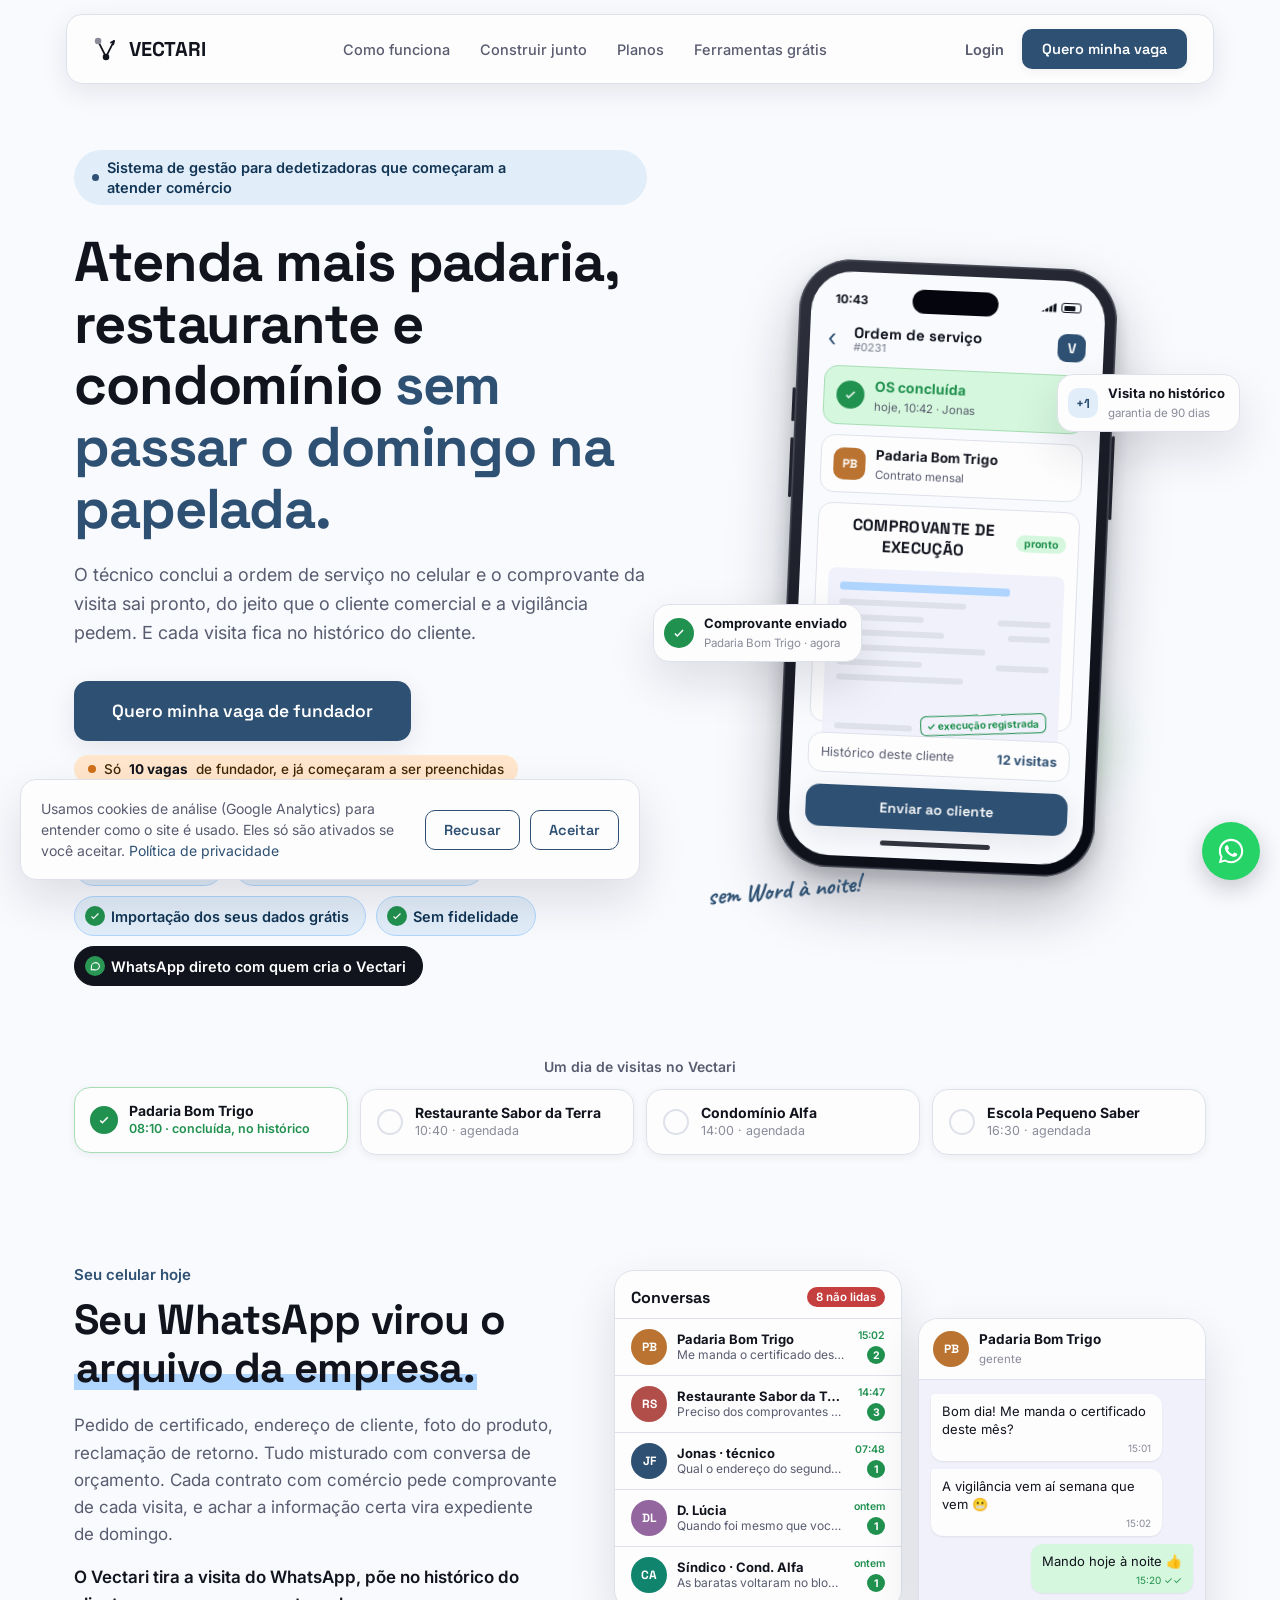
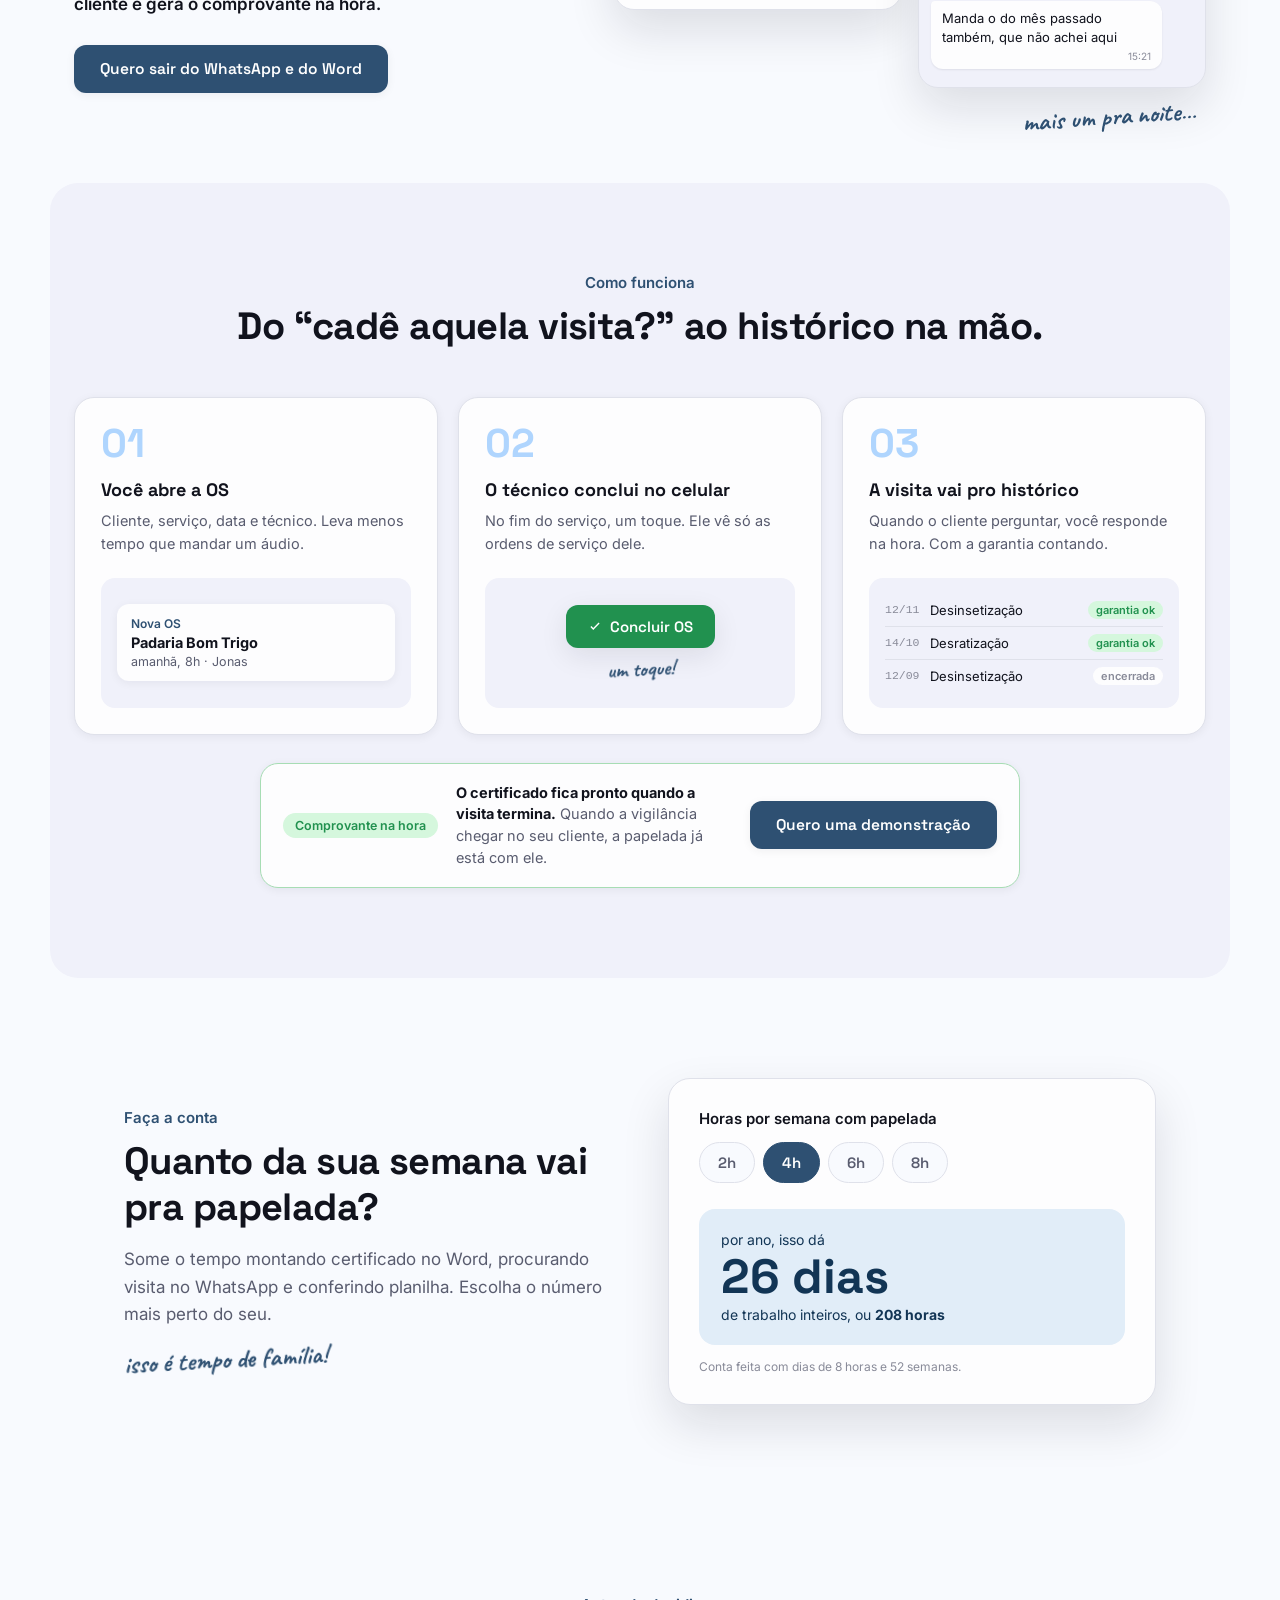
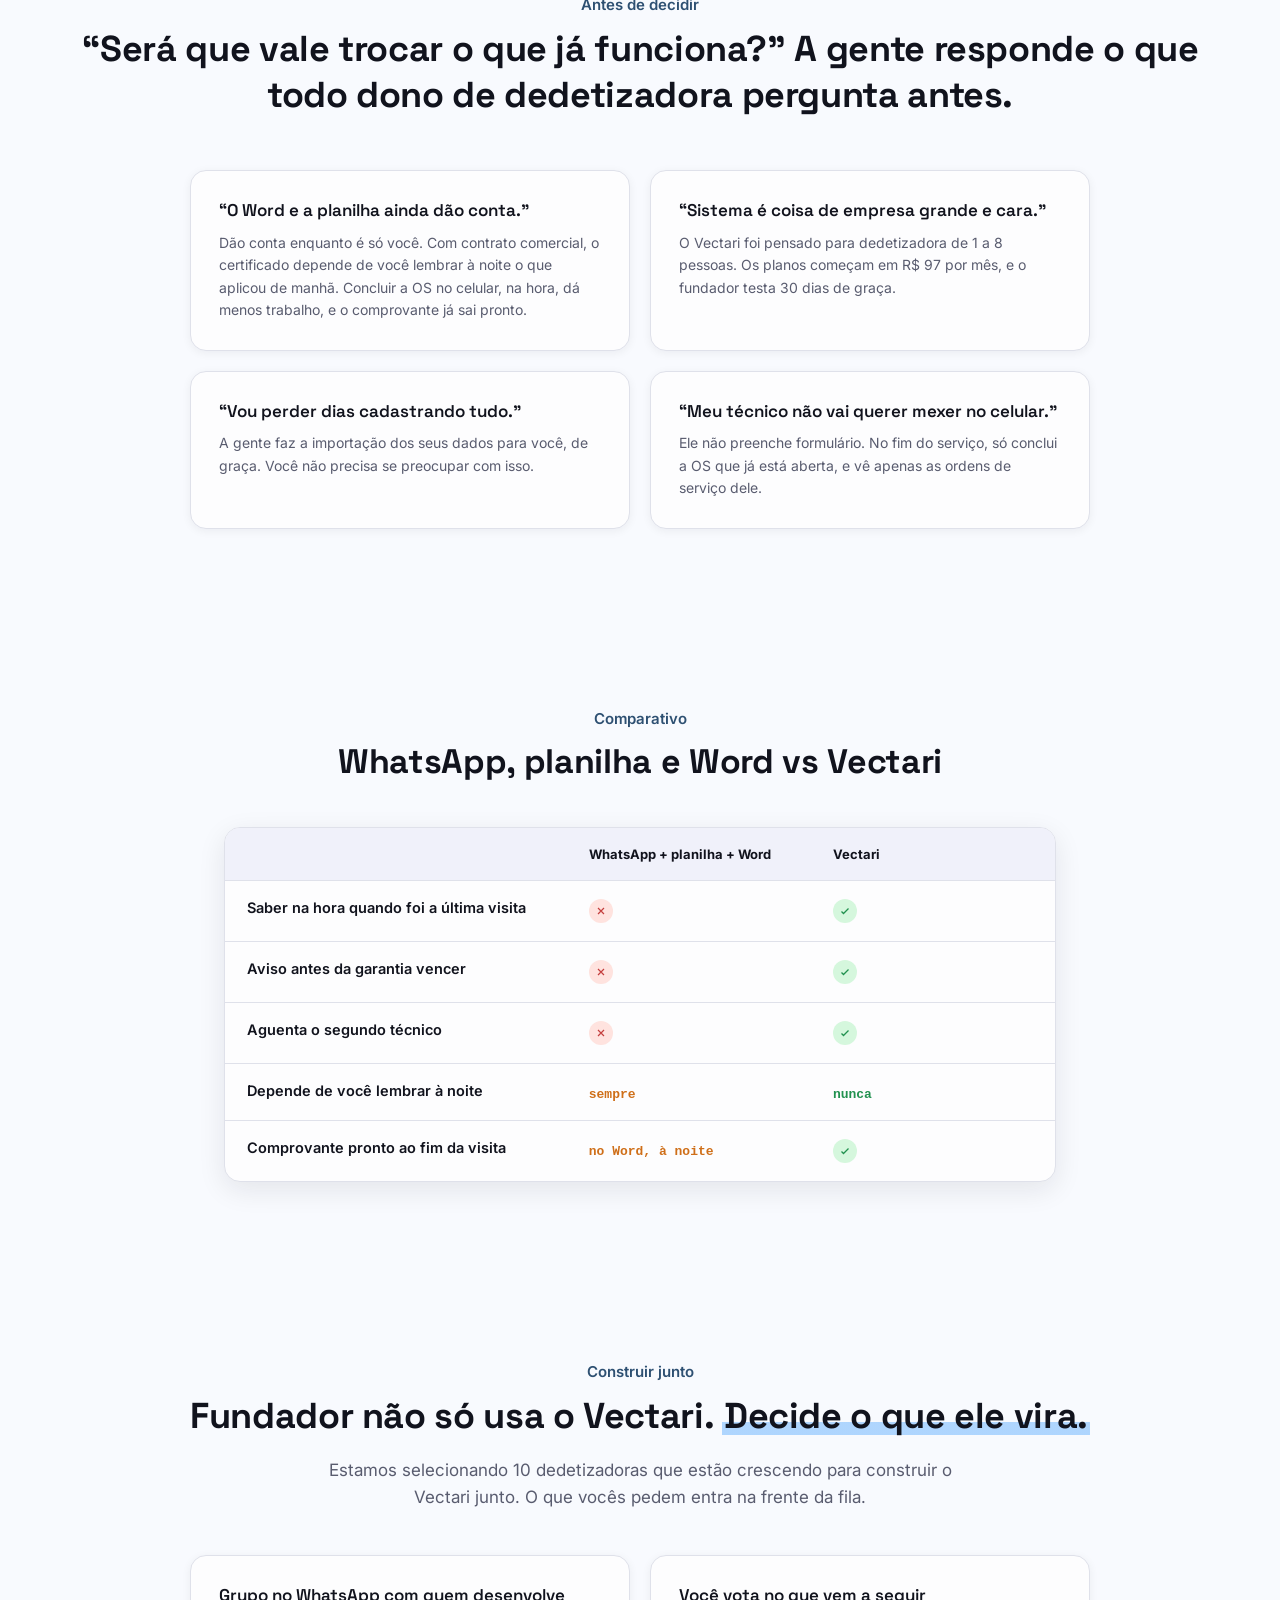
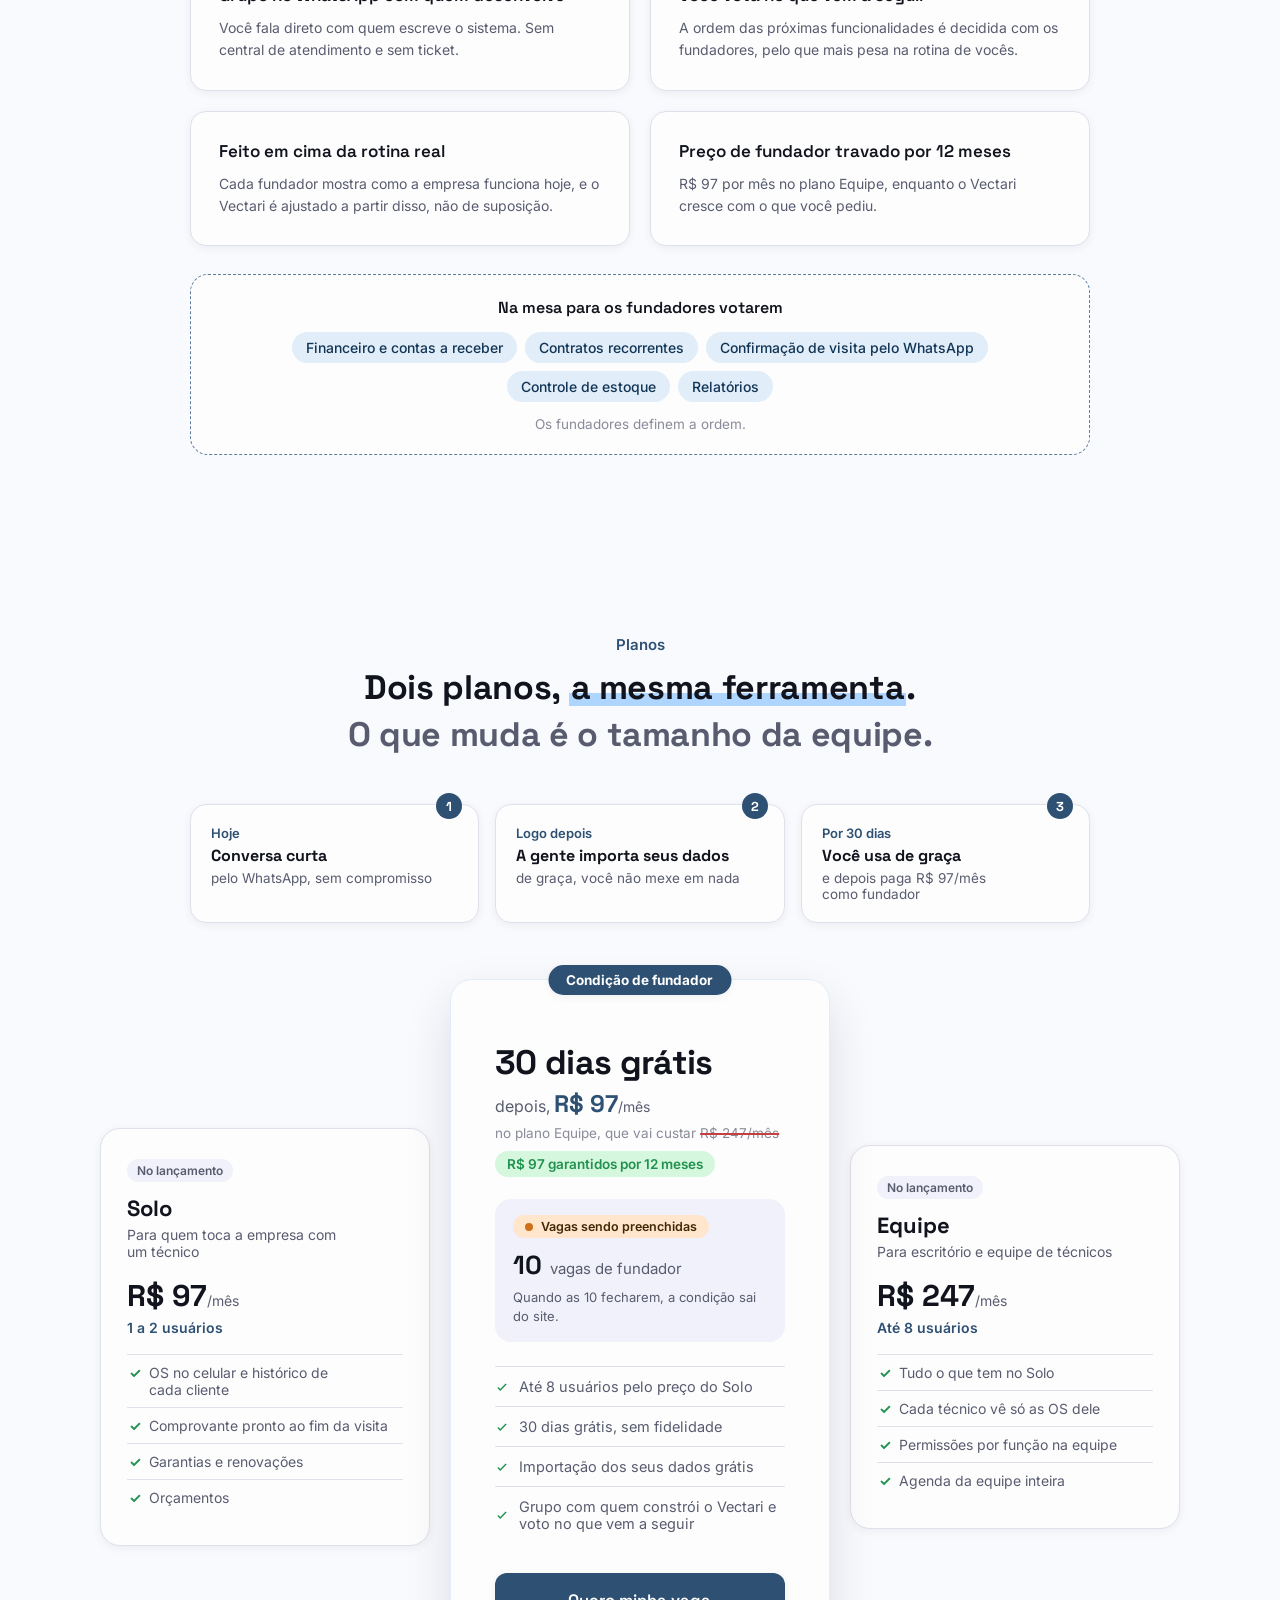
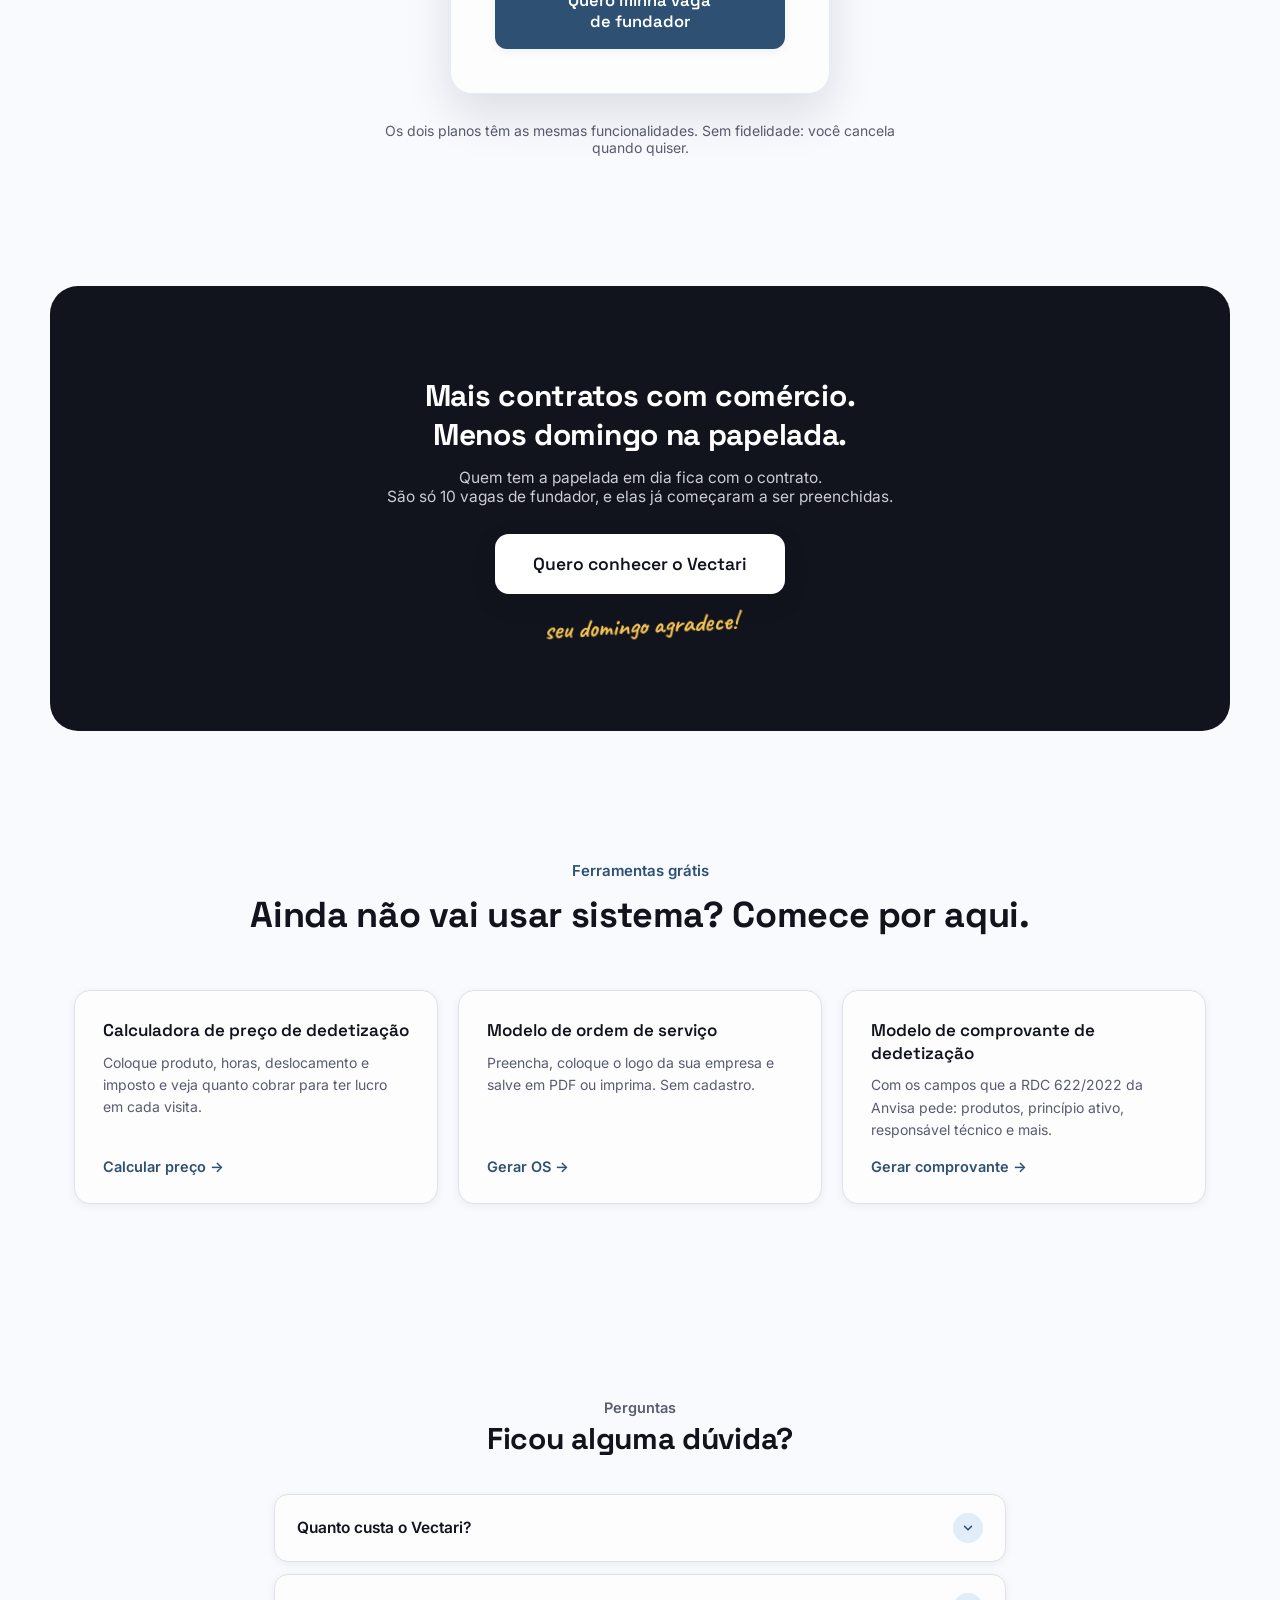
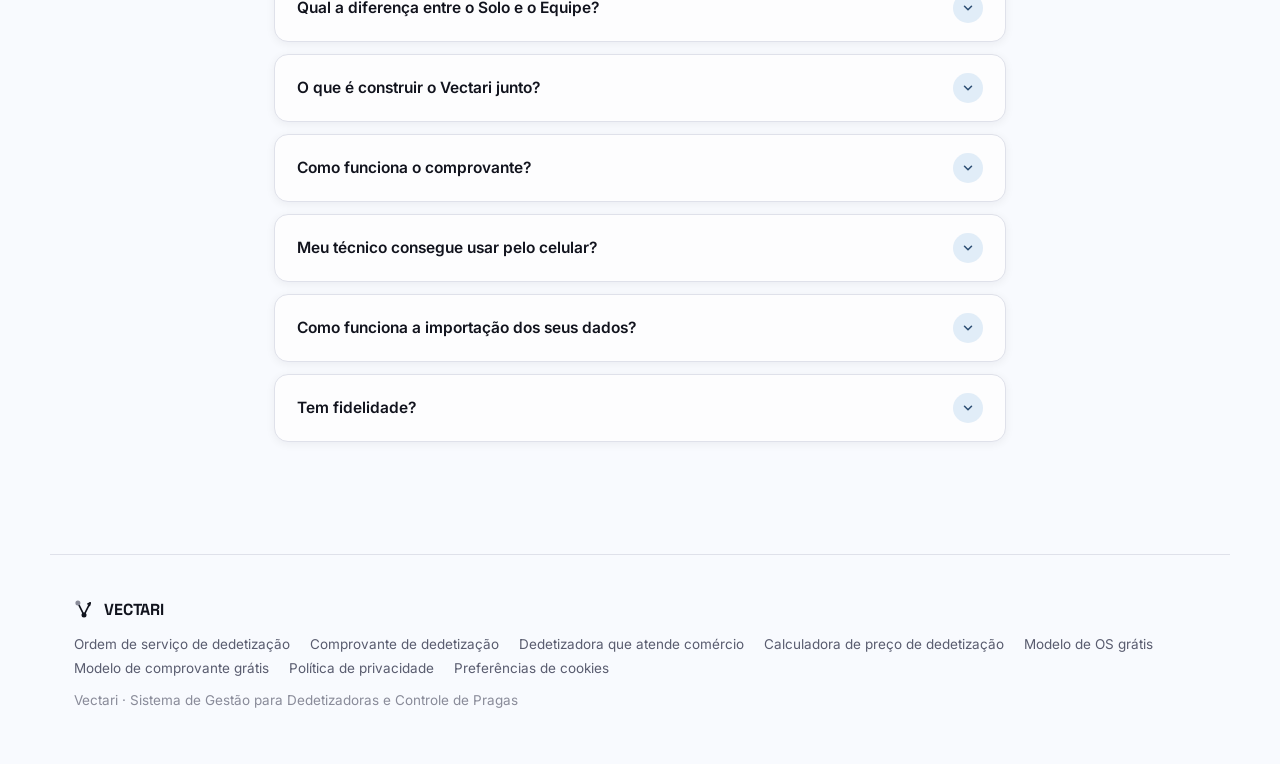
==== commit 673c5a82: "fix: preço de fundador travado por 12 meses e texto do cartão mais claro Co-Authored-By: Claude Opus" ====
--- a/index.html
+++ b/index.html
@@ -203,7 +203,7 @@
                   aria-hidden="true"
                 >
                   <path d="M5 13l4 4L19 7" /></svg
-                >Preço travado por 24 meses</span
+                >Preço travado por 12 meses</span
               >
               <span
                 ><svg
@@ -889,7 +889,7 @@
             </p>
           </div>
           <div class="feature-card">
-            <h3>Preço de fundador travado por 24 meses</h3>
+            <h3>Preço de fundador travado por 12 meses</h3>
             <p>
               R$ 97 por mês no plano Equipe, enquanto o Vectari cresce com o
               que você pediu.
@@ -955,9 +955,9 @@
                 depois, <strong>R$ 97</strong><span>/mês</span>
               </p>
               <p class="price-anchor">
-                Plano Equipe completo, com o preço travado por 24 meses.
-                Depois do lançamento: <s>R$ 247/mês</s>
+                no plano Equipe, que vai custar <s>R$ 247/mês</s>
               </p>
+              <p class="price-lock">R$ 97 garantidos por 12 meses</p>
             </div>
 
             <div class="vagas">
@@ -1104,7 +1104,7 @@
             São dois planos: Solo, R$ 97 por mês para 1 a 2 usuários, e
             Equipe, R$ 247 por mês para até 8 usuários. Quem entra como
             fundador testa 30 dias de graça e paga R$ 97 por mês no plano
-            Equipe, com o preço travado por 24 meses. São só 10 vagas de
+            Equipe, com o preço travado por 12 meses. São só 10 vagas de
             fundador.
           </p>
         </details>
--- a/styles.css
+++ b/styles.css
@@ -900,6 +900,7 @@
 .price-then strong { font-family: var(--font-display); font-size: 24px; color: var(--primary); }
 .price-then span { font-size: 14px; }
 .price-anchor { margin: 6px 0 0; font-size: 13.5px; color: var(--ink-faint); }
+.price-lock { display: inline-block; margin: 10px 0 0; font-size: 13.5px; font-weight: 600; color: var(--good); background: var(--good-bg); padding: 5px 12px; border-radius: 999px; }
 .price-anchor s { text-decoration-color: var(--danger); text-decoration-thickness: 2px; }
 
 .vagas {
